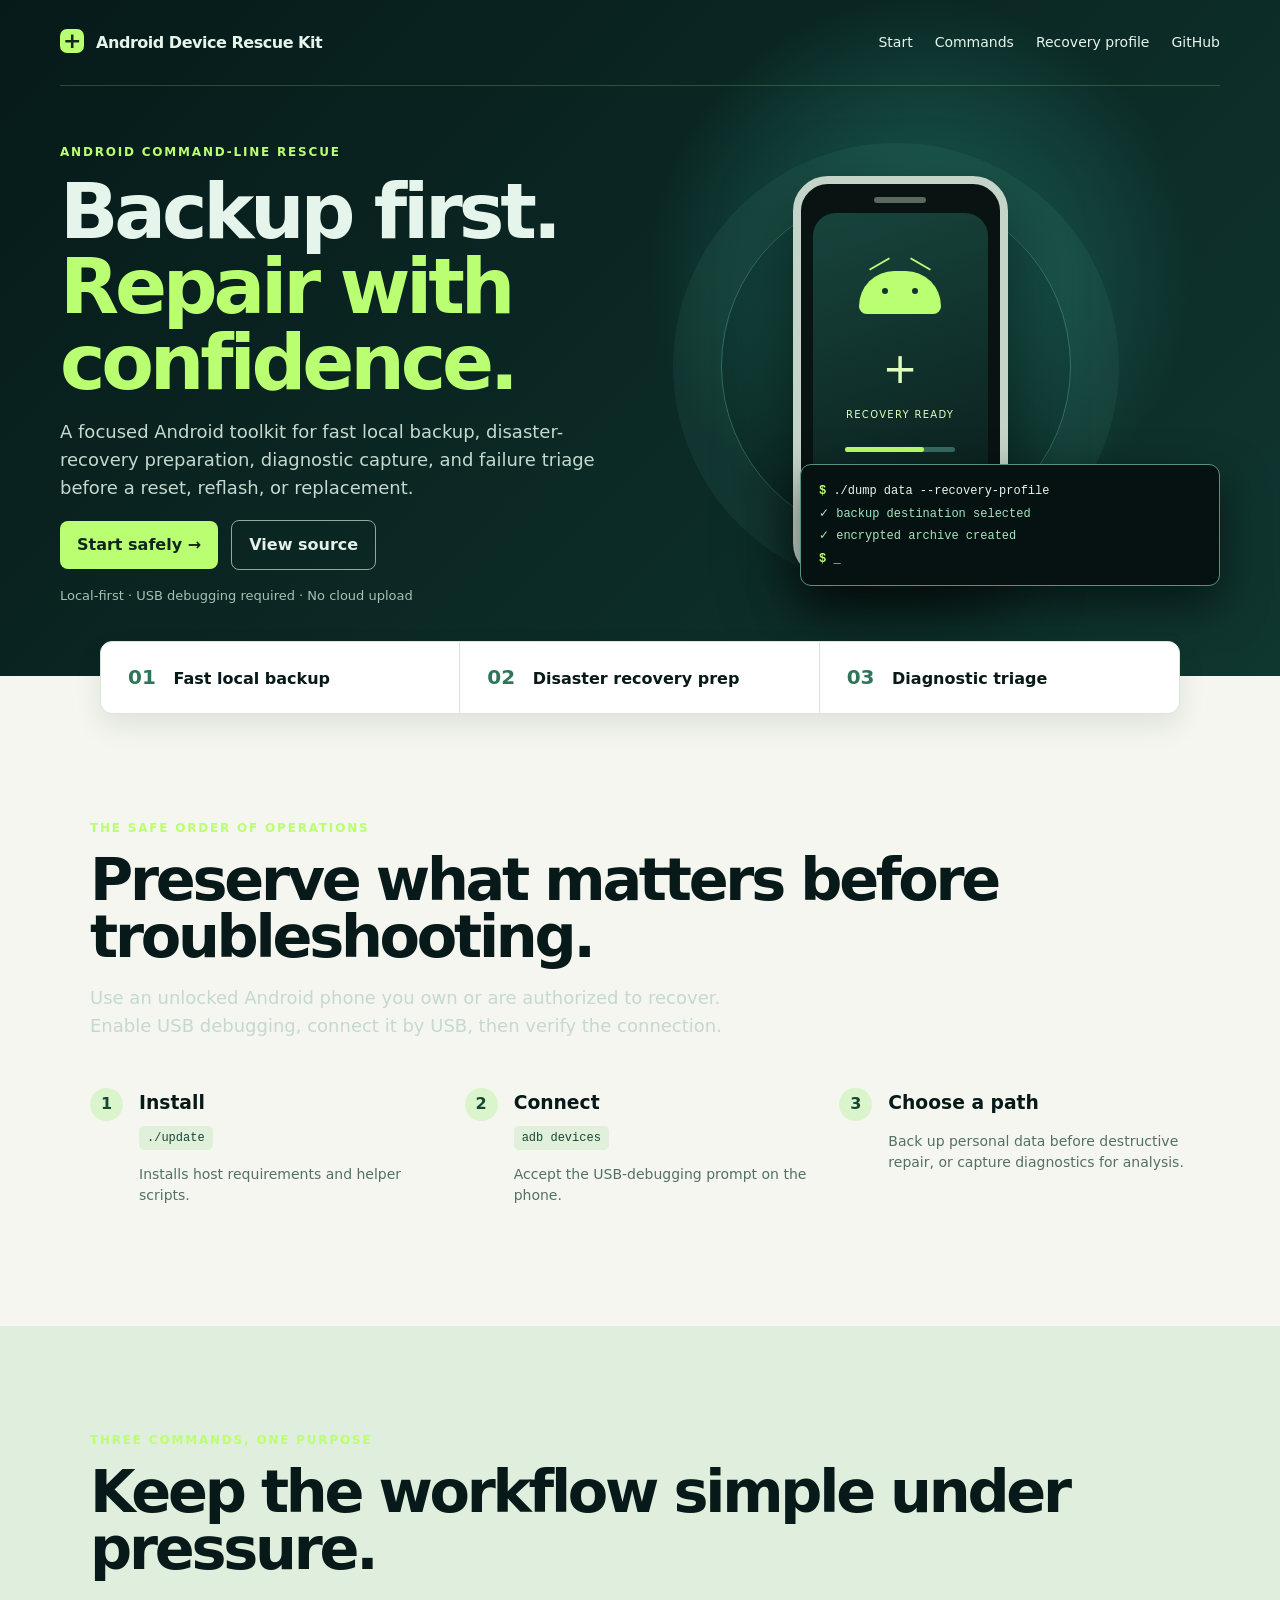
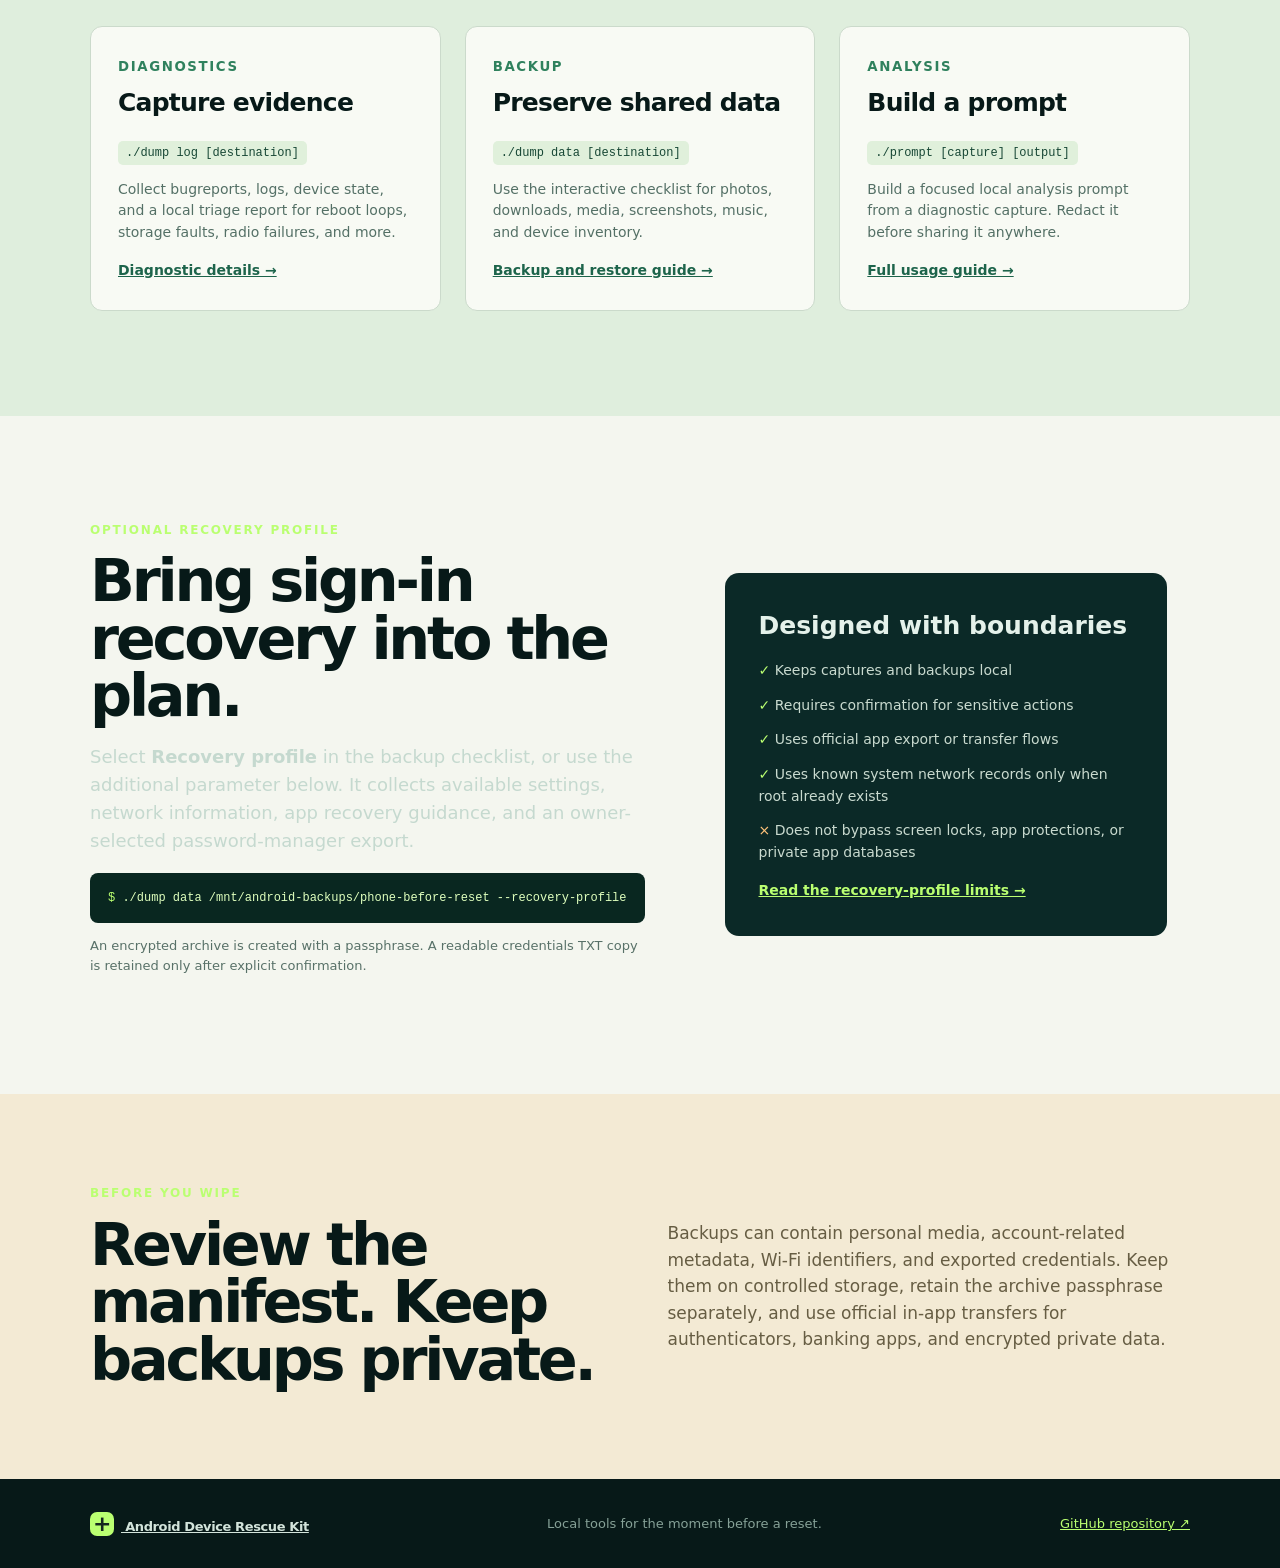
==== docs/index.html @ d7b79bef "docs: add GitHub Pages rescue guide" ====
<!doctype html>
<html lang="en">
<head>
  <meta charset="utf-8">
  <meta name="viewport" content="width=device-width, initial-scale=1">
  <meta name="description" content="Android Device Rescue Kit: local command-line backup, recovery, and diagnostics.">
  <title>Android Device Rescue Kit</title>
  <link rel="stylesheet" href="assets/site.css">
</head>
<body>
  <header class="hero" id="top">
    <nav><a class="brand" href="#top"><b>+</b> Android Device Rescue Kit</a><div><a href="#start">Start</a><a href="#commands">Commands</a><a href="#recovery">Recovery profile</a><a href="https://github.com/nikolareljin/android-device-rescue-kit">GitHub</a></div></nav>
    <div class="hero-grid">
      <div>
        <p class="eyebrow">ANDROID COMMAND-LINE RESCUE</p>
        <h1>Backup first.<br><span>Repair with confidence.</span></h1>
        <p class="lede">A focused Android toolkit for fast local backup, disaster-recovery preparation, diagnostic capture, and failure triage before a reset, reflash, or replacement.</p>
        <p><a class="button" href="#start">Start safely →</a> <a class="button outline" href="https://github.com/nikolareljin/android-device-rescue-kit">View source</a></p>
        <p class="quiet">Local-first · USB debugging required · No cloud upload</p>
      </div>
      <div class="scene" aria-label="Android phone and command-line backup illustration">
        <div class="rings"></div><div class="phone"><i></i><div class="screen"><div class="bot"><em></em><em></em></div><strong>+</strong><small>RECOVERY READY</small><div class="bar"></div></div></div>
        <div class="terminal"><p><b>$</b> ./dump data --recovery-profile</p><p class="ok">✓ backup destination selected</p><p class="ok">✓ encrypted archive created</p><p><b>$</b> <span class="cursor">_</span></p></div>
      </div>
    </div>
  </header>
  <main>
    <section class="metrics"><div><b>01</b> Fast local backup</div><div><b>02</b> Disaster recovery prep</div><div><b>03</b> Diagnostic triage</div></section>
    <section class="section" id="start"><p class="eyebrow">THE SAFE ORDER OF OPERATIONS</p><h2>Preserve what matters before troubleshooting.</h2><p class="intro">Use an unlocked Android phone you own or are authorized to recover. Enable USB debugging, connect it by USB, then verify the connection.</p><div class="steps"><article><b>1</b><h3>Install</h3><code>./update</code><p>Installs host requirements and helper scripts.</p></article><article><b>2</b><h3>Connect</h3><code>adb devices</code><p>Accept the USB-debugging prompt on the phone.</p></article><article><b>3</b><h3>Choose a path</h3><p>Back up personal data before destructive repair, or capture diagnostics for analysis.</p></article></div></section>
    <section class="section pale" id="commands"><p class="eyebrow">THREE COMMANDS, ONE PURPOSE</p><h2>Keep the workflow simple under pressure.</h2><div class="cards"><article><small>DIAGNOSTICS</small><h3>Capture evidence</h3><code>./dump log [destination]</code><p>Collect bugreports, logs, device state, and a local triage report for reboot loops, storage faults, radio failures, and more.</p><a href="android_dumping.md">Diagnostic details →</a></article><article><small>BACKUP</small><h3>Preserve shared data</h3><code>./dump data [destination]</code><p>Use the interactive checklist for photos, downloads, media, screenshots, music, and device inventory.</p><a href="backup_restore.md">Backup and restore guide →</a></article><article><small>ANALYSIS</small><h3>Build a prompt</h3><code>./prompt [capture] [output]</code><p>Build a focused local analysis prompt from a diagnostic capture. Redact it before sharing it anywhere.</p><a href="usage.md">Full usage guide →</a></article></div></section>
    <section class="section recovery" id="recovery"><div><p class="eyebrow">OPTIONAL RECOVERY PROFILE</p><h2>Bring sign-in recovery into the plan.</h2><p class="intro">Select <b>Recovery profile</b> in the backup checklist, or use the additional parameter below. It collects available settings, network information, app recovery guidance, and an owner-selected password-manager export.</p><pre><span>$</span> ./dump data /mnt/android-backups/phone-before-reset --recovery-profile</pre><p class="quiet dark">An encrypted archive is created with a passphrase. A readable credentials TXT copy is retained only after explicit confirmation.</p></div><aside><h3>Designed with boundaries</h3><ul><li>✓ Keeps captures and backups local</li><li>✓ Requires confirmation for sensitive actions</li><li>✓ Uses official app export or transfer flows</li><li>✓ Uses known system network records only when root already exists</li><li class="no">× Does not bypass screen locks, app protections, or private app databases</li></ul><a href="backup_restore.md">Read the recovery-profile limits →</a></aside></section>
    <section class="warning"><div><p class="eyebrow">BEFORE YOU WIPE</p><h2>Review the manifest. Keep backups private.</h2></div><p>Backups can contain personal media, account-related metadata, Wi-Fi identifiers, and exported credentials. Keep them on controlled storage, retain the archive passphrase separately, and use official in-app transfers for authenticators, banking apps, and encrypted private data.</p></section>
  </main>
  <footer><a class="brand" href="#top"><b>+</b> Android Device Rescue Kit</a><span>Local tools for the moment before a reset.</span><a href="https://github.com/nikolareljin/android-device-rescue-kit">GitHub repository ↗</a></footer>
</body>
</html>
---- docs/assets/site.css ----
:root{--ink:#071918;--deep:#0b2927;--lime:#baff71;--paper:#f4f6ef;--soft:#dfeedd;--muted:#547066}*{box-sizing:border-box}html{scroll-behavior:smooth}body{margin:0;color:var(--ink);background:var(--paper);font:16px/1.55 Inter,system-ui,sans-serif}a{color:inherit}.hero{color:#e6f5eb;background:radial-gradient(circle at 72% 40%,#1c6558,transparent 27%),linear-gradient(135deg,#061a19,#103630);padding:0 max(24px,calc((100vw - 1160px)/2));overflow:hidden}nav{height:86px;display:flex;align-items:center;justify-content:space-between;border-bottom:1px solid #91d67a40;gap:20px}nav div{display:flex;gap:22px;font-size:14px}nav a{text-decoration:none}.brand{font-weight:800;letter-spacing:-.03em}.brand b{display:inline-grid;place-items:center;width:24px;height:24px;border-radius:7px;color:#15281e;background:var(--lime);font-size:22px;line-height:1;margin-right:7px}.hero-grid{min-height:590px;display:grid;grid-template-columns:1fr 1fr;gap:50px;align-items:center}.eyebrow{color:var(--lime);font-size:12px;font-weight:800;letter-spacing:.15em;margin:0 0 13px}h1,h2{letter-spacing:-.055em;line-height:.98;margin:0}h1{font-size:clamp(52px,6vw,86px)}h1 span{color:var(--lime)}h2{font-size:clamp(38px,4.6vw,62px)}.lede,.intro{font-size:18px;max-width:650px;color:#c5d9cf}.button{display:inline-block;text-decoration:none;background:var(--lime);color:#10261d;padding:12px 17px;border-radius:8px;font-weight:800;margin-right:8px}.outline{border:1px solid #8eab9f;background:transparent;color:#e5f0e9}.quiet{font-size:13px;color:#a5c1b4}.scene{height:410px;position:relative}.rings{position:absolute;width:350px;height:350px;left:10%;top:15px;border:1px solid #75dcb755;border-radius:50%;box-shadow:0 0 0 48px #75dcb710}.phone{position:absolute;z-index:2;left:23%;top:0;width:215px;height:402px;padding:12px;border:8px solid #c5d4c9;border-radius:35px;background:#091312;box-shadow:0 25px 70px #0009}.phone>i{display:block;width:52px;height:6px;border-radius:4px;background:#5b6861;margin:1px auto 10px}.screen{height:333px;border-radius:23px;background:linear-gradient(160deg,#17443c,#091b19);text-align:center;padding-top:58px;color:#dfffbd}.bot{position:relative;width:82px;height:43px;margin:auto;background:var(--lime);border-radius:45px 45px 10px 10px}.bot:before,.bot:after{content:"";position:absolute;width:23px;height:2px;background:var(--lime);top:-8px}.bot:before{left:9px;transform:rotate(-30deg)}.bot:after{right:9px;transform:rotate(30deg)}.bot em{position:absolute;top:17px;width:6px;height:6px;border-radius:50%;background:#12332d}.bot em:first-child{left:23px}.bot em:last-child{right:23px}.screen strong{display:block;font-size:42px;font-weight:300;margin:22px 0 0}.screen small{font-size:10px;letter-spacing:.13em}.bar{width:110px;height:5px;margin:21px auto;border-radius:4px;background:#356b60}.bar:after{content:"";display:block;width:72%;height:100%;border-radius:4px;background:var(--lime)}.terminal{position:absolute;z-index:3;right:0;bottom:0;width:min(420px,80vw);padding:14px 18px;border:1px solid #55917c;border-radius:11px;background:#061211;box-shadow:0 18px 45px #0008;font:12px/1.7 ui-monospace,monospace}.terminal p{margin:2px 0}.terminal b,.terminal .cursor{color:var(--lime)}.ok{color:#a3e4bf}.cursor{animation:blink 1s step-end infinite}@keyframes blink{50%{opacity:0}}.metrics{position:relative;z-index:4;max-width:1080px;margin:-35px auto 0;display:grid;grid-template-columns:repeat(3,1fr);background:#fff;border:1px solid #dce6d8;border-radius:12px;overflow:hidden;box-shadow:0 12px 28px #10201916}.metrics div{padding:20px 27px;border-right:1px solid #dce6d8;font-weight:700}.metrics div:last-child{border:0}.metrics b{margin-right:12px;color:#2e7659;font-size:20px}.section{max-width:1100px;margin:auto;padding:105px 0}.steps,.cards{display:grid;grid-template-columns:repeat(3,1fr);gap:24px;margin-top:48px}.steps article{position:relative;padding-left:49px}.steps b{position:absolute;left:0;display:grid;place-items:center;width:33px;height:33px;border-radius:50%;background:#daf5cb;color:#174735}.steps h3{margin:0 0 7px}.steps p,.cards p{font-size:14px;color:var(--muted)}code,pre{font:12px ui-monospace,monospace}code{display:inline-block;background:#e0f0db;color:#174735;padding:5px 8px;border-radius:5px}.pale{max-width:none;padding-left:max(24px,calc((100vw - 1100px)/2));padding-right:max(24px,calc((100vw - 1100px)/2));background:var(--soft)}.cards article{padding:27px;background:#f8faf4;border:1px solid #cbdacb;border-radius:12px}.cards small{color:#2f815d;font-weight:800;letter-spacing:.12em}.cards h3{font-size:25px;letter-spacing:-.03em;margin:5px 0 16px}.cards a,aside a{color:#1d644b;font-size:14px;font-weight:800}.recovery{display:grid;grid-template-columns:1.05fr .95fr;gap:80px;align-items:center}.dark{color:#587168}pre{padding:18px;background:#092720;color:#dfffbd;border-radius:8px;overflow:auto}pre span{color:var(--lime)}aside{padding:34px;background:var(--deep);color:#e4f1ea;border-radius:14px}aside h3{font-size:25px;margin:0}aside ul{list-style:none;padding:0;color:#c9dacf;font-size:14px}aside li{margin:13px 0}aside li:first-letter{color:var(--lime)}aside .no:first-letter{color:#ffc37a}aside a{color:var(--lime)}.warning{display:grid;grid-template-columns:1fr 1fr;gap:55px;align-items:center;padding:90px max(24px,calc((100vw - 1100px)/2));background:#f3ead4}.warning p:last-child{color:#665d43;font-size:17px}footer{display:flex;justify-content:space-between;gap:18px;align-items:center;padding:33px max(24px,calc((100vw - 1100px)/2));background:#071918;color:#d3e4db;font-size:13px}footer span{color:#86a197}footer>a:last-child{color:var(--lime)}@media(max-width:800px){nav div{display:none}.hero-grid,.recovery{grid-template-columns:1fr;padding:55px 0}.scene{height:360px}.phone{left:8%}.metrics,.steps,.cards,.warning{grid-template-columns:1fr}.metrics{margin:0;border-radius:0}.metrics div{border-right:0;border-bottom:1px solid #dce6d8}.section,.pale,.warning{padding:70px 24px}.warning{gap:18px}footer{display:block}footer>*{display:block;margin:12px 0}}
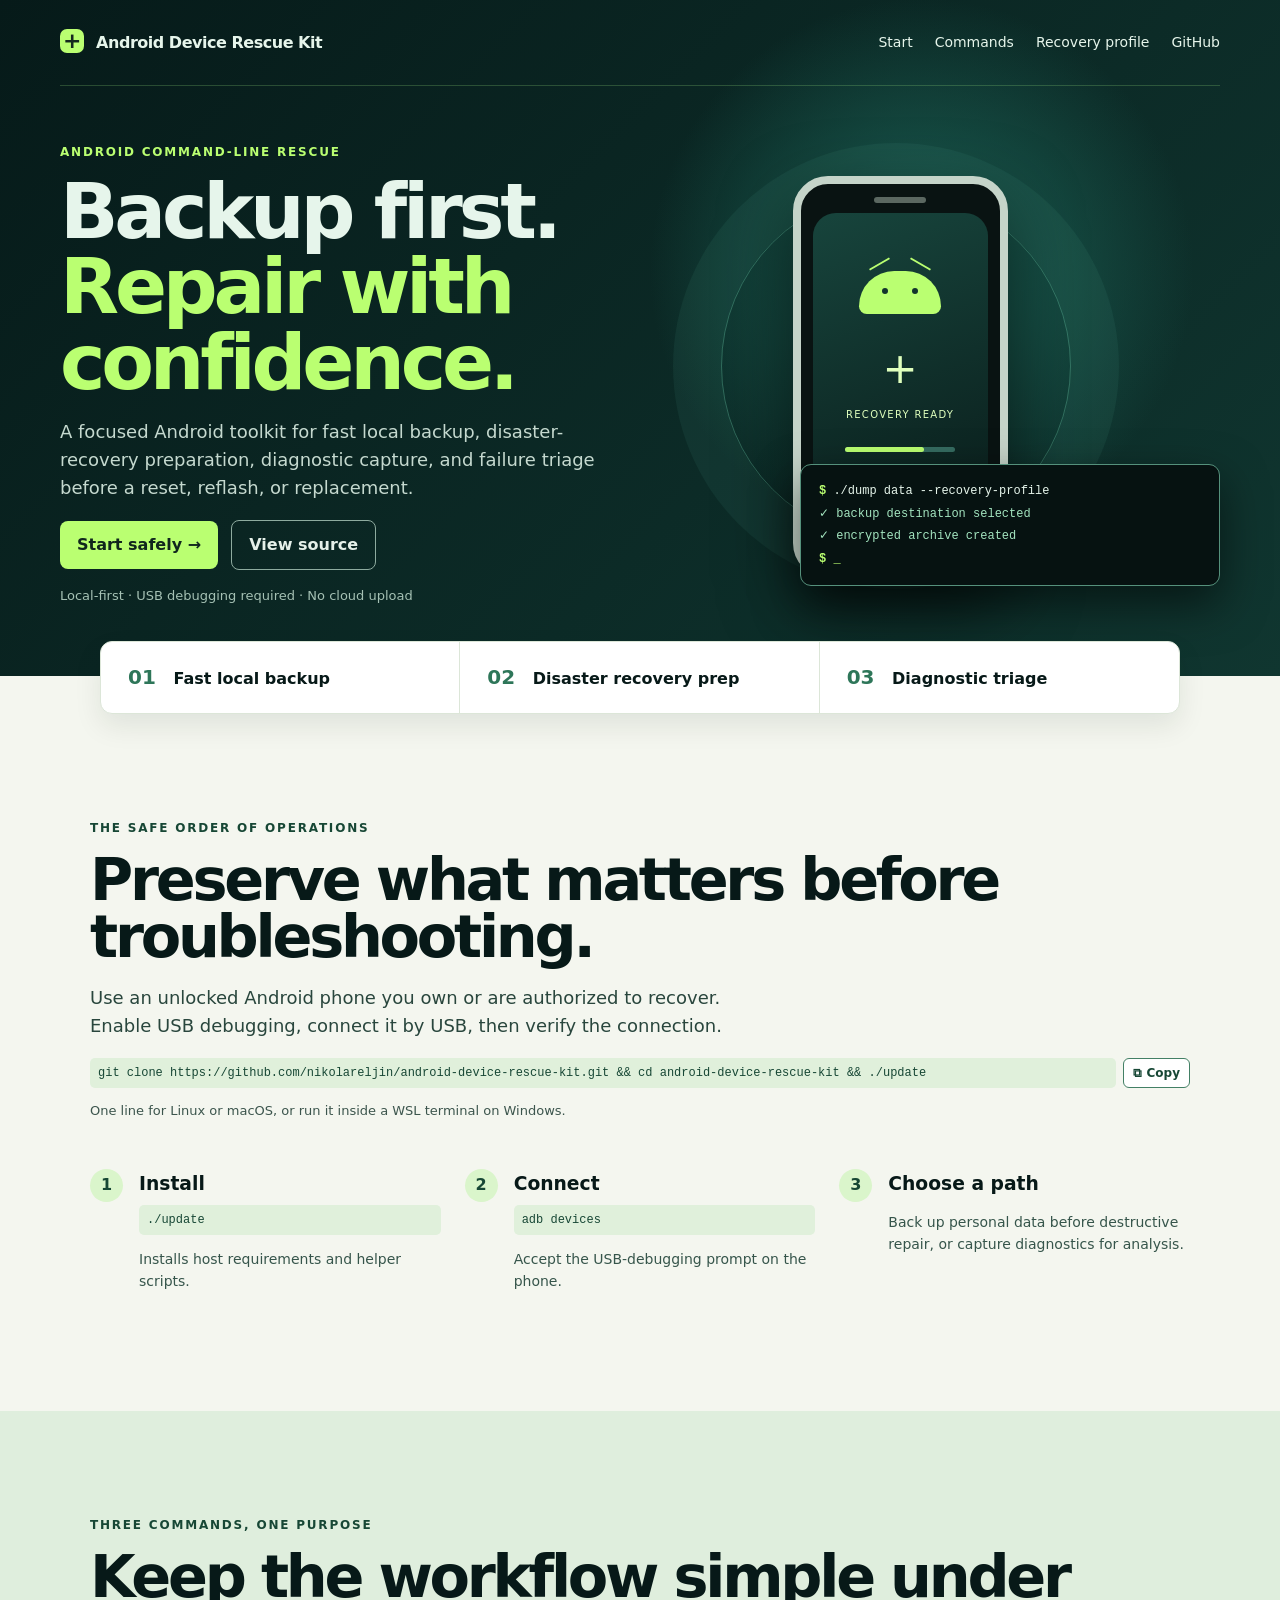
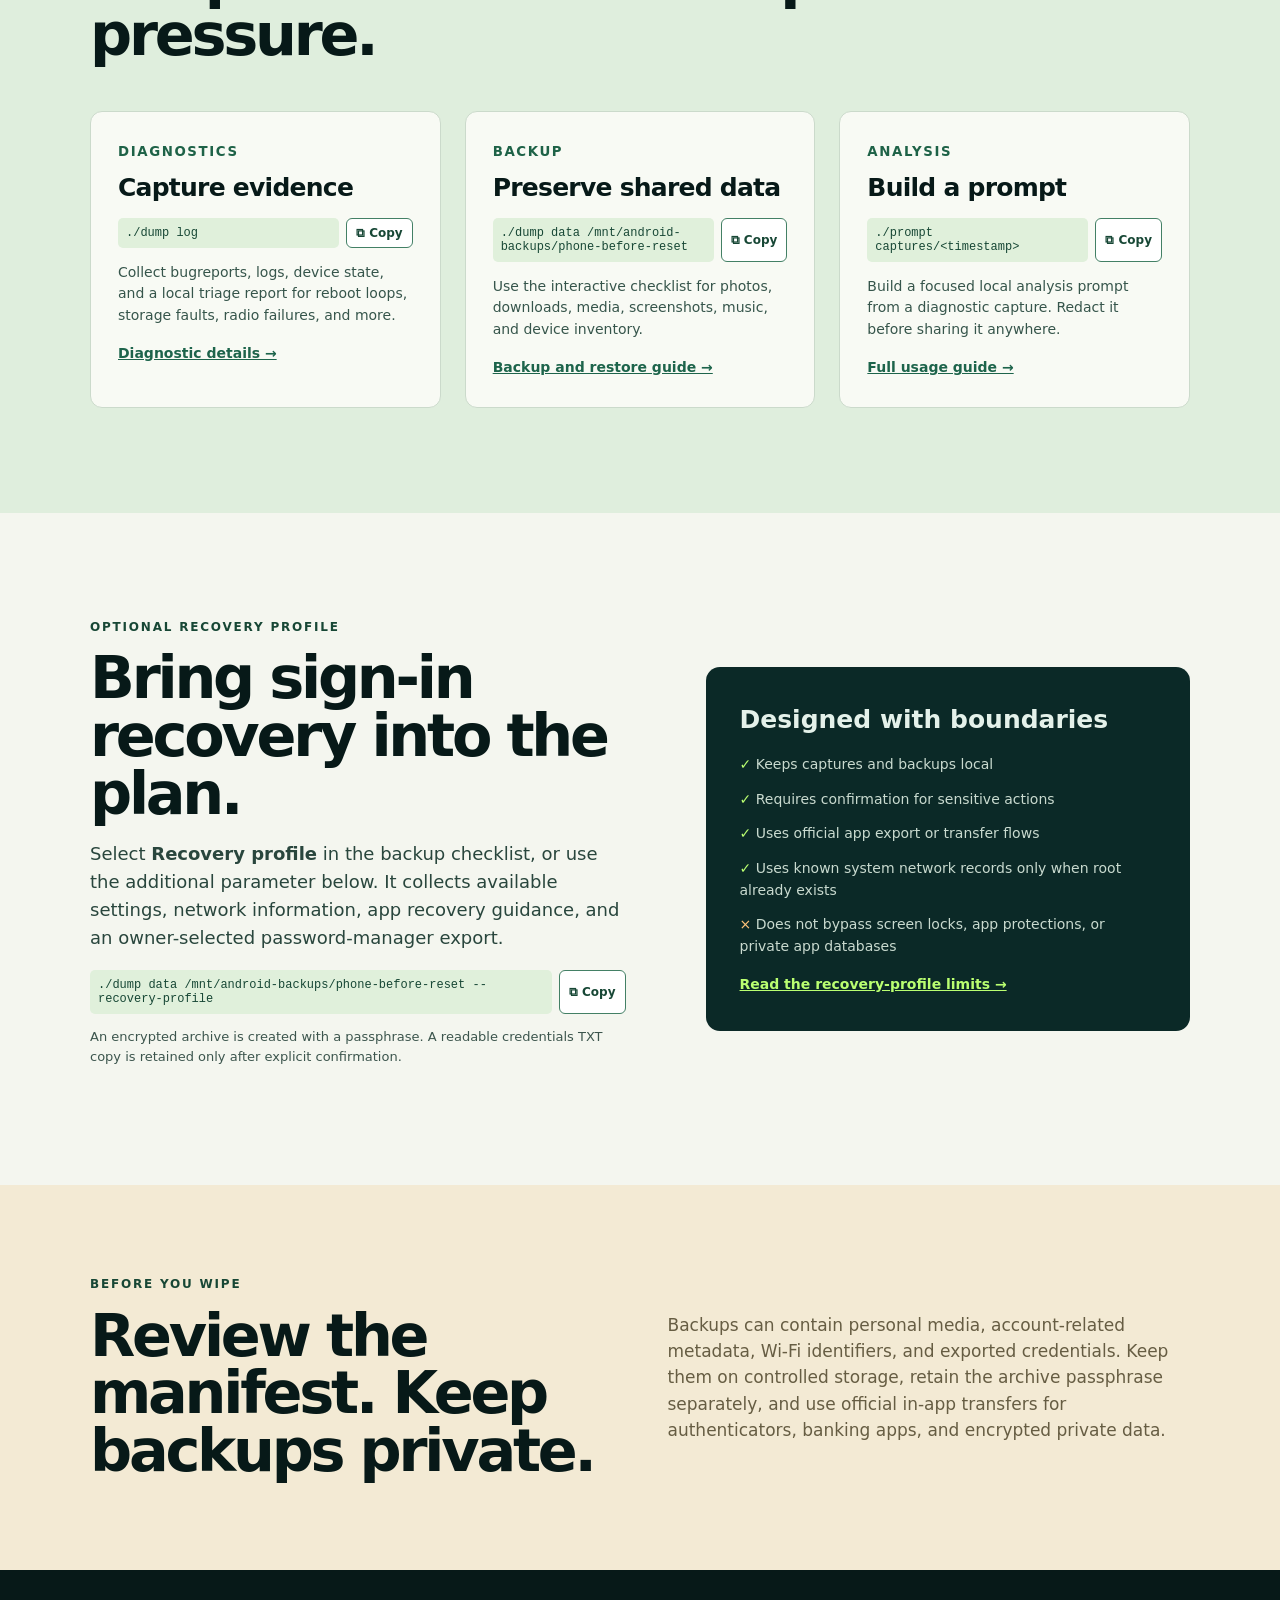
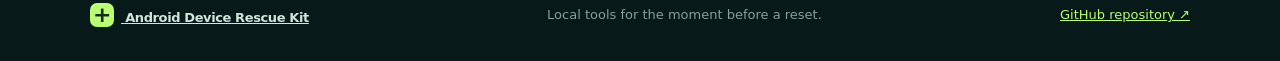
==== commit cfad4289: "fix: improve Pages command accessibility" ====
--- a/docs/index.html
+++ b/docs/index.html
@@ -26,11 +26,30 @@
   </header>
   <main>
     <section class="metrics"><div><b>01</b> Fast local backup</div><div><b>02</b> Disaster recovery prep</div><div><b>03</b> Diagnostic triage</div></section>
-    <section class="section" id="start"><p class="eyebrow">THE SAFE ORDER OF OPERATIONS</p><h2>Preserve what matters before troubleshooting.</h2><p class="intro">Use an unlocked Android phone you own or are authorized to recover. Enable USB debugging, connect it by USB, then verify the connection.</p><div class="steps"><article><b>1</b><h3>Install</h3><code>./update</code><p>Installs host requirements and helper scripts.</p></article><article><b>2</b><h3>Connect</h3><code>adb devices</code><p>Accept the USB-debugging prompt on the phone.</p></article><article><b>3</b><h3>Choose a path</h3><p>Back up personal data before destructive repair, or capture diagnostics for analysis.</p></article></div></section>
-    <section class="section pale" id="commands"><p class="eyebrow">THREE COMMANDS, ONE PURPOSE</p><h2>Keep the workflow simple under pressure.</h2><div class="cards"><article><small>DIAGNOSTICS</small><h3>Capture evidence</h3><code>./dump log [destination]</code><p>Collect bugreports, logs, device state, and a local triage report for reboot loops, storage faults, radio failures, and more.</p><a href="android_dumping.md">Diagnostic details →</a></article><article><small>BACKUP</small><h3>Preserve shared data</h3><code>./dump data [destination]</code><p>Use the interactive checklist for photos, downloads, media, screenshots, music, and device inventory.</p><a href="backup_restore.md">Backup and restore guide →</a></article><article><small>ANALYSIS</small><h3>Build a prompt</h3><code>./prompt [capture] [output]</code><p>Build a focused local analysis prompt from a diagnostic capture. Redact it before sharing it anywhere.</p><a href="usage.md">Full usage guide →</a></article></div></section>
-    <section class="section recovery" id="recovery"><div><p class="eyebrow">OPTIONAL RECOVERY PROFILE</p><h2>Bring sign-in recovery into the plan.</h2><p class="intro">Select <b>Recovery profile</b> in the backup checklist, or use the additional parameter below. It collects available settings, network information, app recovery guidance, and an owner-selected password-manager export.</p><pre><span>$</span> ./dump data /mnt/android-backups/phone-before-reset --recovery-profile</pre><p class="quiet dark">An encrypted archive is created with a passphrase. A readable credentials TXT copy is retained only after explicit confirmation.</p></div><aside><h3>Designed with boundaries</h3><ul><li>✓ Keeps captures and backups local</li><li>✓ Requires confirmation for sensitive actions</li><li>✓ Uses official app export or transfer flows</li><li>✓ Uses known system network records only when root already exists</li><li class="no">× Does not bypass screen locks, app protections, or private app databases</li></ul><a href="backup_restore.md">Read the recovery-profile limits →</a></aside></section>
+    <section class="section" id="start"><p class="eyebrow">THE SAFE ORDER OF OPERATIONS</p><h2>Preserve what matters before troubleshooting.</h2><p class="intro">Use an unlocked Android phone you own or are authorized to recover. Enable USB debugging, connect it by USB, then verify the connection.</p><div class="command"><code>git clone https://github.com/nikolareljin/android-device-rescue-kit.git &amp;&amp; cd android-device-rescue-kit &amp;&amp; ./update</code><button class="copy" type="button" data-copy="git clone https://github.com/nikolareljin/android-device-rescue-kit.git &amp;&amp; cd android-device-rescue-kit &amp;&amp; ./update" aria-label="Copy clone and setup command">⧉ Copy</button></div><p class="dark quiet">One line for Linux or macOS, or run it inside a WSL terminal on Windows.</p><div class="steps"><article><b>1</b><h3>Install</h3><code>./update</code><p>Installs host requirements and helper scripts.</p></article><article><b>2</b><h3>Connect</h3><code>adb devices</code><p>Accept the USB-debugging prompt on the phone.</p></article><article><b>3</b><h3>Choose a path</h3><p>Back up personal data before destructive repair, or capture diagnostics for analysis.</p></article></div></section>
+    <section class="section pale" id="commands"><p class="eyebrow">THREE COMMANDS, ONE PURPOSE</p><h2>Keep the workflow simple under pressure.</h2><div class="cards"><article><small>DIAGNOSTICS</small><h3>Capture evidence</h3><div class="command"><code>./dump log</code><button class="copy" type="button" data-copy="./dump log" aria-label="Copy diagnostic command">⧉ Copy</button></div><p>Collect bugreports, logs, device state, and a local triage report for reboot loops, storage faults, radio failures, and more.</p><a href="android_dumping.md">Diagnostic details →</a></article><article><small>BACKUP</small><h3>Preserve shared data</h3><div class="command"><code>./dump data /mnt/android-backups/phone-before-reset</code><button class="copy" type="button" data-copy="./dump data /mnt/android-backups/phone-before-reset" aria-label="Copy backup command">⧉ Copy</button></div><p>Use the interactive checklist for photos, downloads, media, screenshots, music, and device inventory.</p><a href="backup_restore.md">Backup and restore guide →</a></article><article><small>ANALYSIS</small><h3>Build a prompt</h3><div class="command"><code>./prompt captures/&lt;timestamp&gt;</code><button class="copy" type="button" data-copy="./prompt captures/&lt;timestamp&gt;" aria-label="Copy prompt command">⧉ Copy</button></div><p>Build a focused local analysis prompt from a diagnostic capture. Redact it before sharing it anywhere.</p><a href="usage.md">Full usage guide →</a></article></div></section>
+    <section class="section recovery" id="recovery"><div><p class="eyebrow">OPTIONAL RECOVERY PROFILE</p><h2>Bring sign-in recovery into the plan.</h2><p class="intro">Select <b>Recovery profile</b> in the backup checklist, or use the additional parameter below. It collects available settings, network information, app recovery guidance, and an owner-selected password-manager export.</p><div class="command"><code>./dump data /mnt/android-backups/phone-before-reset --recovery-profile</code><button class="copy" type="button" data-copy="./dump data /mnt/android-backups/phone-before-reset --recovery-profile" aria-label="Copy recovery profile command">⧉ Copy</button></div><p class="quiet dark">An encrypted archive is created with a passphrase. A readable credentials TXT copy is retained only after explicit confirmation.</p></div><aside><h3>Designed with boundaries</h3><ul><li>✓ Keeps captures and backups local</li><li>✓ Requires confirmation for sensitive actions</li><li>✓ Uses official app export or transfer flows</li><li>✓ Uses known system network records only when root already exists</li><li class="no">× Does not bypass screen locks, app protections, or private app databases</li></ul><a href="backup_restore.md">Read the recovery-profile limits →</a></aside></section>
     <section class="warning"><div><p class="eyebrow">BEFORE YOU WIPE</p><h2>Review the manifest. Keep backups private.</h2></div><p>Backups can contain personal media, account-related metadata, Wi-Fi identifiers, and exported credentials. Keep them on controlled storage, retain the archive passphrase separately, and use official in-app transfers for authenticators, banking apps, and encrypted private data.</p></section>
   </main>
   <footer><a class="brand" href="#top"><b>+</b> Android Device Rescue Kit</a><span>Local tools for the moment before a reset.</span><a href="https://github.com/nikolareljin/android-device-rescue-kit">GitHub repository ↗</a></footer>
+  <script>
+    document.querySelectorAll('.copy').forEach((button) => {
+      button.addEventListener('click', async () => {
+        const command = button.dataset.copy;
+        try {
+          await navigator.clipboard.writeText(command);
+        } catch {
+          const textArea = document.createElement('textarea');
+          textArea.value = command;
+          document.body.append(textArea);
+          textArea.select();
+          document.execCommand('copy');
+          textArea.remove();
+        }
+        button.textContent = '✓ Copied';
+        window.setTimeout(() => { button.textContent = '⧉ Copy'; }, 1600);
+      });
+    });
+  </script>
 </body>
 </html>
--- a/docs/assets/site.css
+++ b/docs/assets/site.css
@@ -1 +1 @@
-:root{--ink:#071918;--deep:#0b2927;--lime:#baff71;--paper:#f4f6ef;--soft:#dfeedd;--muted:#547066}*{box-sizing:border-box}html{scroll-behavior:smooth}body{margin:0;color:var(--ink);background:var(--paper);font:16px/1.55 Inter,system-ui,sans-serif}a{color:inherit}.hero{color:#e6f5eb;background:radial-gradient(circle at 72% 40%,#1c6558,transparent 27%),linear-gradient(135deg,#061a19,#103630);padding:0 max(24px,calc((100vw - 1160px)/2));overflow:hidden}nav{height:86px;display:flex;align-items:center;justify-content:space-between;border-bottom:1px solid #91d67a40;gap:20px}nav div{display:flex;gap:22px;font-size:14px}nav a{text-decoration:none}.brand{font-weight:800;letter-spacing:-.03em}.brand b{display:inline-grid;place-items:center;width:24px;height:24px;border-radius:7px;color:#15281e;background:var(--lime);font-size:22px;line-height:1;margin-right:7px}.hero-grid{min-height:590px;display:grid;grid-template-columns:1fr 1fr;gap:50px;align-items:center}.eyebrow{color:var(--lime);font-size:12px;font-weight:800;letter-spacing:.15em;margin:0 0 13px}h1,h2{letter-spacing:-.055em;line-height:.98;margin:0}h1{font-size:clamp(52px,6vw,86px)}h1 span{color:var(--lime)}h2{font-size:clamp(38px,4.6vw,62px)}.lede,.intro{font-size:18px;max-width:650px;color:#c5d9cf}.button{display:inline-block;text-decoration:none;background:var(--lime);color:#10261d;padding:12px 17px;border-radius:8px;font-weight:800;margin-right:8px}.outline{border:1px solid #8eab9f;background:transparent;color:#e5f0e9}.quiet{font-size:13px;color:#a5c1b4}.scene{height:410px;position:relative}.rings{position:absolute;width:350px;height:350px;left:10%;top:15px;border:1px solid #75dcb755;border-radius:50%;box-shadow:0 0 0 48px #75dcb710}.phone{position:absolute;z-index:2;left:23%;top:0;width:215px;height:402px;padding:12px;border:8px solid #c5d4c9;border-radius:35px;background:#091312;box-shadow:0 25px 70px #0009}.phone>i{display:block;width:52px;height:6px;border-radius:4px;background:#5b6861;margin:1px auto 10px}.screen{height:333px;border-radius:23px;background:linear-gradient(160deg,#17443c,#091b19);text-align:center;padding-top:58px;color:#dfffbd}.bot{position:relative;width:82px;height:43px;margin:auto;background:var(--lime);border-radius:45px 45px 10px 10px}.bot:before,.bot:after{content:"";position:absolute;width:23px;height:2px;background:var(--lime);top:-8px}.bot:before{left:9px;transform:rotate(-30deg)}.bot:after{right:9px;transform:rotate(30deg)}.bot em{position:absolute;top:17px;width:6px;height:6px;border-radius:50%;background:#12332d}.bot em:first-child{left:23px}.bot em:last-child{right:23px}.screen strong{display:block;font-size:42px;font-weight:300;margin:22px 0 0}.screen small{font-size:10px;letter-spacing:.13em}.bar{width:110px;height:5px;margin:21px auto;border-radius:4px;background:#356b60}.bar:after{content:"";display:block;width:72%;height:100%;border-radius:4px;background:var(--lime)}.terminal{position:absolute;z-index:3;right:0;bottom:0;width:min(420px,80vw);padding:14px 18px;border:1px solid #55917c;border-radius:11px;background:#061211;box-shadow:0 18px 45px #0008;font:12px/1.7 ui-monospace,monospace}.terminal p{margin:2px 0}.terminal b,.terminal .cursor{color:var(--lime)}.ok{color:#a3e4bf}.cursor{animation:blink 1s step-end infinite}@keyframes blink{50%{opacity:0}}.metrics{position:relative;z-index:4;max-width:1080px;margin:-35px auto 0;display:grid;grid-template-columns:repeat(3,1fr);background:#fff;border:1px solid #dce6d8;border-radius:12px;overflow:hidden;box-shadow:0 12px 28px #10201916}.metrics div{padding:20px 27px;border-right:1px solid #dce6d8;font-weight:700}.metrics div:last-child{border:0}.metrics b{margin-right:12px;color:#2e7659;font-size:20px}.section{max-width:1100px;margin:auto;padding:105px 0}.steps,.cards{display:grid;grid-template-columns:repeat(3,1fr);gap:24px;margin-top:48px}.steps article{position:relative;padding-left:49px}.steps b{position:absolute;left:0;display:grid;place-items:center;width:33px;height:33px;border-radius:50%;background:#daf5cb;color:#174735}.steps h3{margin:0 0 7px}.steps p,.cards p{font-size:14px;color:var(--muted)}code,pre{font:12px ui-monospace,monospace}code{display:inline-block;background:#e0f0db;color:#174735;padding:5px 8px;border-radius:5px}.pale{max-width:none;padding-left:max(24px,calc((100vw - 1100px)/2));padding-right:max(24px,calc((100vw - 1100px)/2));background:var(--soft)}.cards article{padding:27px;background:#f8faf4;border:1px solid #cbdacb;border-radius:12px}.cards small{color:#2f815d;font-weight:800;letter-spacing:.12em}.cards h3{font-size:25px;letter-spacing:-.03em;margin:5px 0 16px}.cards a,aside a{color:#1d644b;font-size:14px;font-weight:800}.recovery{display:grid;grid-template-columns:1.05fr .95fr;gap:80px;align-items:center}.dark{color:#587168}pre{padding:18px;background:#092720;color:#dfffbd;border-radius:8px;overflow:auto}pre span{color:var(--lime)}aside{padding:34px;background:var(--deep);color:#e4f1ea;border-radius:14px}aside h3{font-size:25px;margin:0}aside ul{list-style:none;padding:0;color:#c9dacf;font-size:14px}aside li{margin:13px 0}aside li:first-letter{color:var(--lime)}aside .no:first-letter{color:#ffc37a}aside a{color:var(--lime)}.warning{display:grid;grid-template-columns:1fr 1fr;gap:55px;align-items:center;padding:90px max(24px,calc((100vw - 1100px)/2));background:#f3ead4}.warning p:last-child{color:#665d43;font-size:17px}footer{display:flex;justify-content:space-between;gap:18px;align-items:center;padding:33px max(24px,calc((100vw - 1100px)/2));background:#071918;color:#d3e4db;font-size:13px}footer span{color:#86a197}footer>a:last-child{color:var(--lime)}@media(max-width:800px){nav div{display:none}.hero-grid,.recovery{grid-template-columns:1fr;padding:55px 0}.scene{height:360px}.phone{left:8%}.metrics,.steps,.cards,.warning{grid-template-columns:1fr}.metrics{margin:0;border-radius:0}.metrics div{border-right:0;border-bottom:1px solid #dce6d8}.section,.pale,.warning{padding:70px 24px}.warning{gap:18px}footer{display:block}footer>*{display:block;margin:12px 0}}
+:root{--ink:#071918;--deep:#0b2927;--lime:#baff71;--paper:#f4f6ef;--soft:#dfeedd;--muted:#36554b;--section-accent:#174735;--intro:#29463d}*{box-sizing:border-box}html{scroll-behavior:smooth}body{margin:0;color:var(--ink);background:var(--paper);font:16px/1.55 Inter,system-ui,sans-serif}a{color:inherit}.hero{color:#e6f5eb;background:radial-gradient(circle at 72% 40%,#1c6558,transparent 27%),linear-gradient(135deg,#061a19,#103630);padding:0 max(24px,calc((100vw - 1160px)/2));overflow:hidden}nav{height:86px;display:flex;align-items:center;justify-content:space-between;border-bottom:1px solid #91d67a40;gap:20px}nav div{display:flex;gap:22px;font-size:14px}nav a{text-decoration:none}.brand{font-weight:800;letter-spacing:-.03em}.brand b{display:inline-grid;place-items:center;width:24px;height:24px;border-radius:7px;color:#15281e;background:var(--lime);font-size:22px;line-height:1;margin-right:7px}.hero-grid{min-height:590px;display:grid;grid-template-columns:1fr 1fr;gap:50px;align-items:center}.eyebrow{color:var(--section-accent);font-size:12px;font-weight:800;letter-spacing:.15em;margin:0 0 13px}.hero .eyebrow{color:var(--lime)}h1,h2{letter-spacing:-.055em;line-height:.98;margin:0}h1{font-size:clamp(52px,6vw,86px)}h1 span{color:var(--lime)}h2{font-size:clamp(38px,4.6vw,62px)}.lede{font-size:18px;max-width:650px;color:#c5d9cf}.intro{font-size:18px;max-width:650px;color:var(--intro)}.button{display:inline-block;text-decoration:none;background:var(--lime);color:#10261d;padding:12px 17px;border-radius:8px;font-weight:800;margin-right:8px}.outline{border:1px solid #8eab9f;background:transparent;color:#e5f0e9}.quiet{font-size:13px;color:#a5c1b4}.scene{height:410px;position:relative}.rings{position:absolute;width:350px;height:350px;left:10%;top:15px;border:1px solid #75dcb755;border-radius:50%;box-shadow:0 0 0 48px #75dcb710}.phone{position:absolute;z-index:2;left:23%;top:0;width:215px;height:402px;padding:12px;border:8px solid #c5d4c9;border-radius:35px;background:#091312;box-shadow:0 25px 70px #0009}.phone>i{display:block;width:52px;height:6px;border-radius:4px;background:#5b6861;margin:1px auto 10px}.screen{height:333px;border-radius:23px;background:linear-gradient(160deg,#17443c,#091b19);text-align:center;padding-top:58px;color:#dfffbd}.bot{position:relative;width:82px;height:43px;margin:auto;background:var(--lime);border-radius:45px 45px 10px 10px}.bot:before,.bot:after{content:"";position:absolute;width:23px;height:2px;background:var(--lime);top:-8px}.bot:before{left:9px;transform:rotate(-30deg)}.bot:after{right:9px;transform:rotate(30deg)}.bot em{position:absolute;top:17px;width:6px;height:6px;border-radius:50%;background:#12332d}.bot em:first-child{left:23px}.bot em:last-child{right:23px}.screen strong{display:block;font-size:42px;font-weight:300;margin:22px 0 0}.screen small{font-size:10px;letter-spacing:.13em}.bar{width:110px;height:5px;margin:21px auto;border-radius:4px;background:#356b60}.bar:after{content:"";display:block;width:72%;height:100%;border-radius:4px;background:var(--lime)}.terminal{position:absolute;z-index:3;right:0;bottom:0;width:min(420px,80vw);padding:14px 18px;border:1px solid #55917c;border-radius:11px;background:#061211;box-shadow:0 18px 45px #0008;font:12px/1.7 ui-monospace,monospace}.terminal p{margin:2px 0}.terminal b,.terminal .cursor{color:var(--lime)}.ok{color:#a3e4bf}.cursor{animation:blink 1s step-end infinite}@keyframes blink{50%{opacity:0}}.metrics{position:relative;z-index:4;max-width:1080px;margin:-35px auto 0;display:grid;grid-template-columns:repeat(3,1fr);background:#fff;border:1px solid #dce6d8;border-radius:12px;overflow:hidden;box-shadow:0 12px 28px #10201916}.metrics div{padding:20px 27px;border-right:1px solid #dce6d8;font-weight:700}.metrics div:last-child{border:0}.metrics b{margin-right:12px;color:#2e7659;font-size:20px}.section{max-width:1100px;margin:auto;padding:105px 0}.steps,.cards{display:grid;grid-template-columns:repeat(3,1fr);gap:24px;margin-top:48px}.steps article{position:relative;padding-left:49px}.steps b{position:absolute;left:0;display:grid;place-items:center;width:33px;height:33px;border-radius:50%;background:#daf5cb;color:#174735}.steps h3{margin:0 0 7px}.steps p,.cards p{font-size:14px;color:var(--muted)}code,pre{font:12px ui-monospace,monospace}code{display:block;background:#e0f0db;color:#174735;padding:8px;border-radius:5px;overflow:auto}.command{display:flex;align-items:stretch;gap:7px;margin-top:10px}.command code{flex:1}.copy{border:1px solid #438065;border-radius:6px;background:#fff;color:#174735;padding:6px 9px;font:700 12px/1 system-ui,sans-serif;cursor:pointer;white-space:nowrap}.copy:hover,.copy:focus-visible{background:#174735;color:#fff;outline:2px solid #174735;outline-offset:2px}.pale{max-width:none;padding-left:max(24px,calc((100vw - 1100px)/2));padding-right:max(24px,calc((100vw - 1100px)/2));background:var(--soft)}.cards article{padding:27px;background:#f8faf4;border:1px solid #cbdacb;border-radius:12px}.cards small{color:#1e6247;font-weight:800;letter-spacing:.12em}.cards h3{font-size:25px;letter-spacing:-.03em;margin:5px 0 8px}.cards a,aside a{color:#1d644b;font-size:14px;font-weight:800}.recovery{display:grid;grid-template-columns:1.05fr .95fr;gap:80px;align-items:center}.dark{color:#3c554d}pre{padding:18px;background:#092720;color:#dfffbd;border-radius:8px;overflow:auto}pre span{color:var(--lime)}aside{padding:34px;background:var(--deep);color:#e4f1ea;border-radius:14px}aside h3{font-size:25px;margin:0}aside ul{list-style:none;padding:0;color:#c9dacf;font-size:14px}aside li{margin:13px 0}aside li:first-letter{color:var(--lime)}aside .no:first-letter{color:#ffc37a}aside a{color:var(--lime)}.warning{display:grid;grid-template-columns:1fr 1fr;gap:55px;align-items:center;padding:90px max(24px,calc((100vw - 1100px)/2));background:#f3ead4}.warning p:last-child{color:#665d43;font-size:17px}footer{display:flex;justify-content:space-between;gap:18px;align-items:center;padding:33px max(24px,calc((100vw - 1100px)/2));background:#071918;color:#d3e4db;font-size:13px}footer span{color:#86a197}footer>a:last-child{color:var(--lime)}@media(max-width:800px){nav div{display:none}.hero-grid,.recovery{grid-template-columns:1fr;padding:55px 0}.scene{height:360px}.phone{left:8%}.metrics,.steps,.cards,.warning{grid-template-columns:1fr}.metrics{margin:0;border-radius:0}.metrics div{border-right:0;border-bottom:1px solid #dce6d8}.section,.pale,.warning{padding:70px 24px}.warning{gap:18px}.command{align-items:stretch}.copy{padding:7px}footer{display:block}footer>*{display:block;margin:12px 0}}
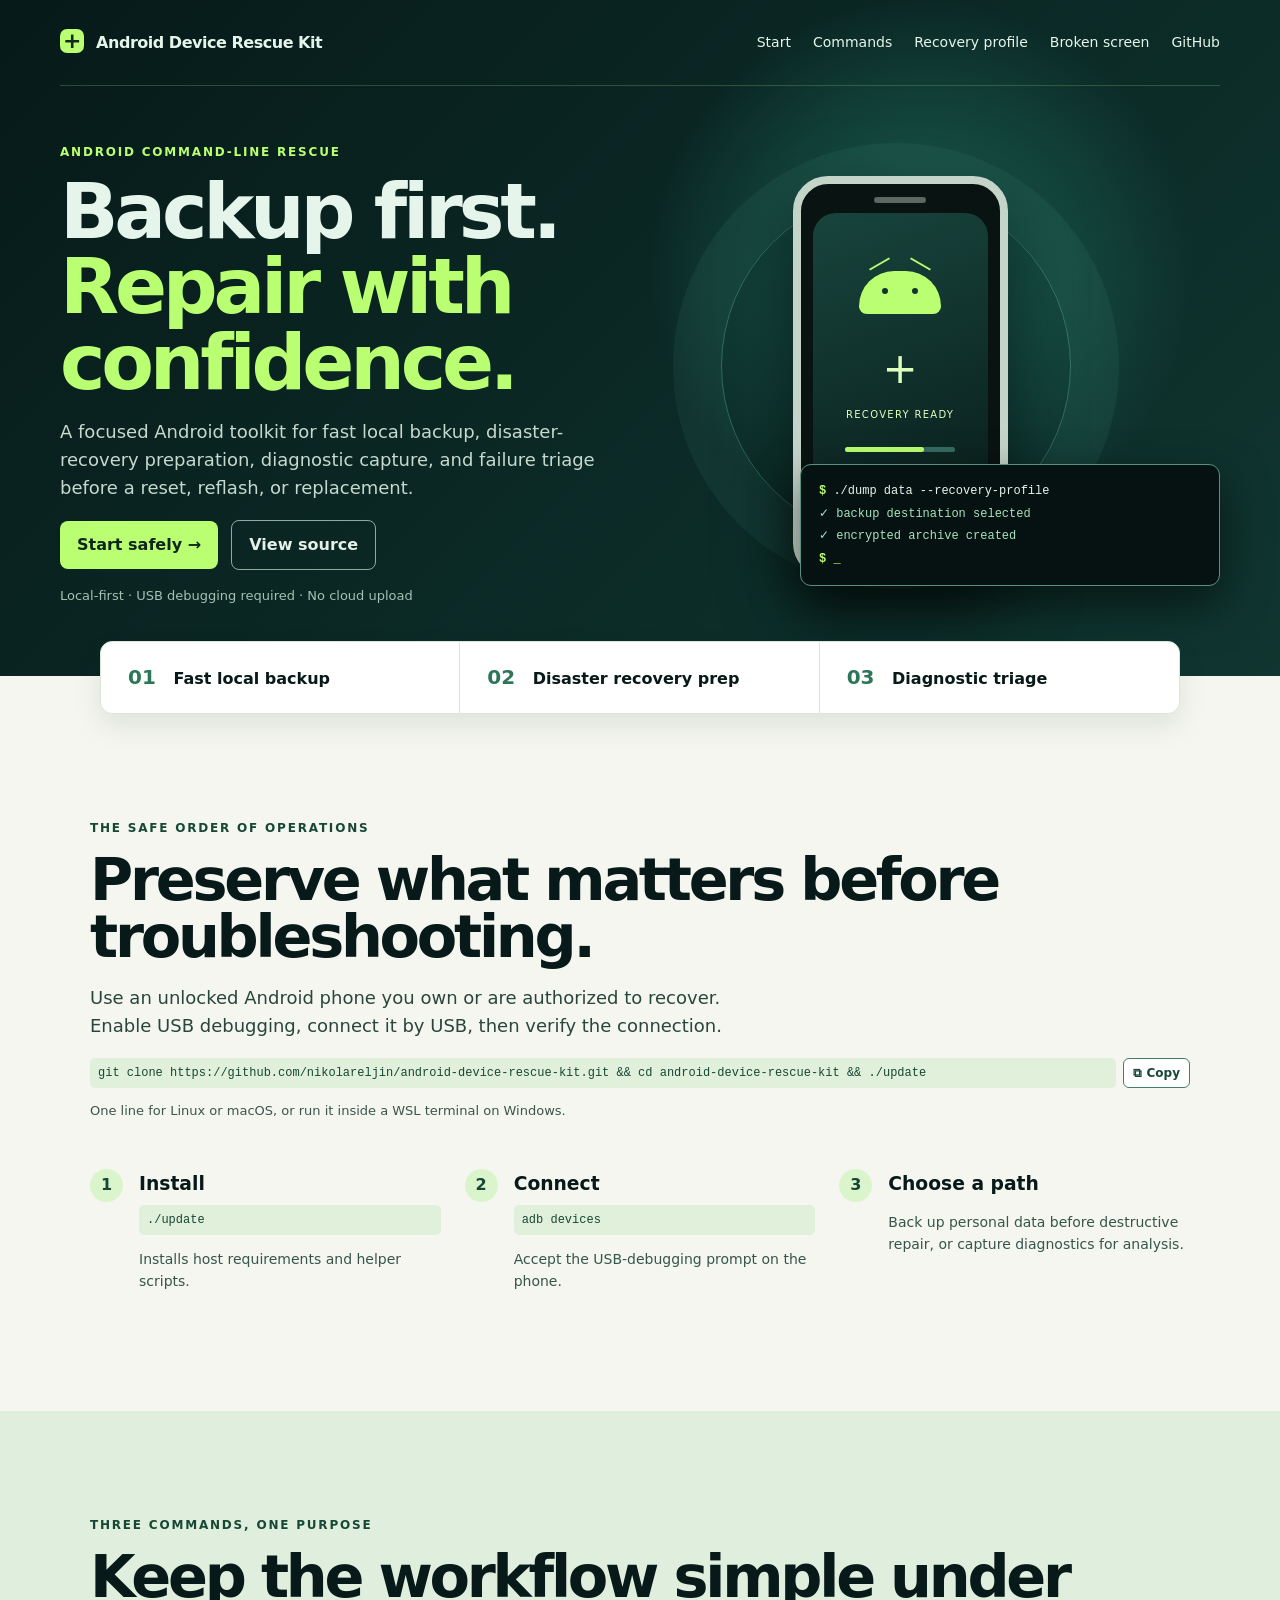
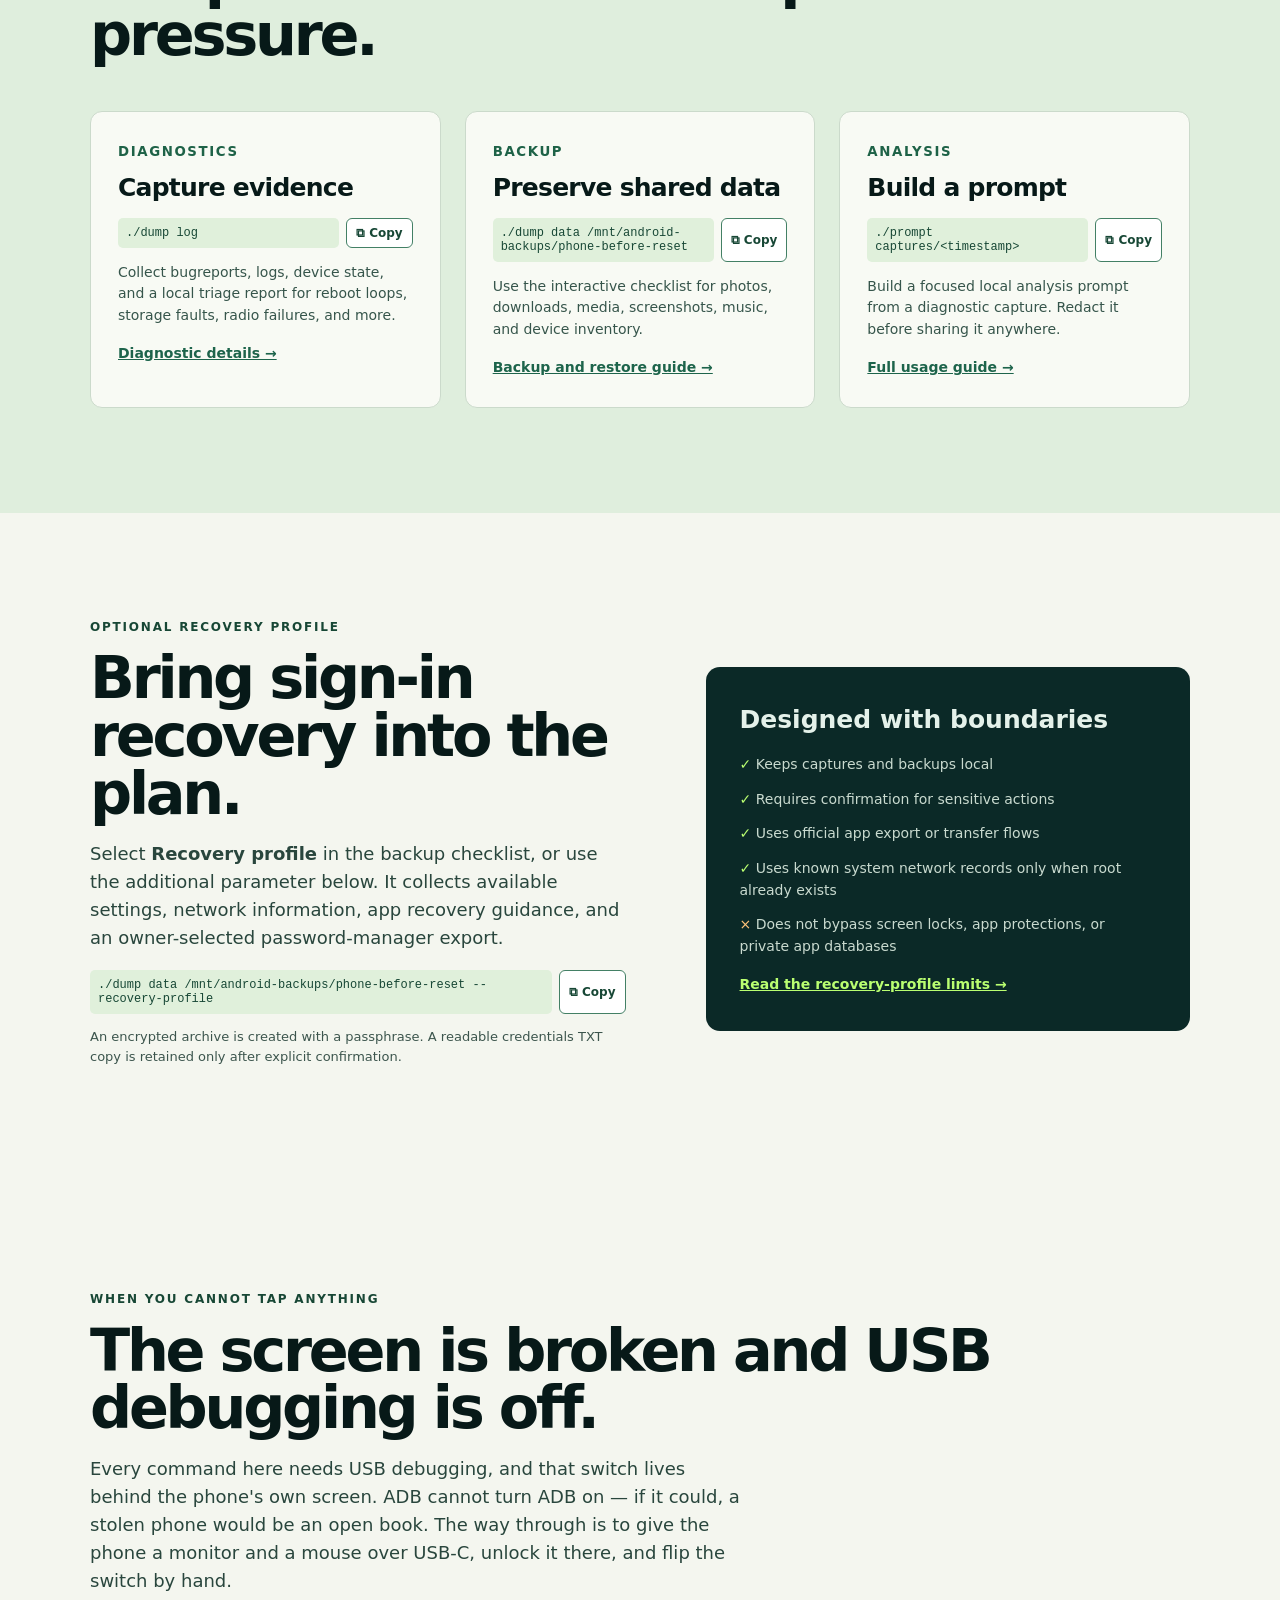
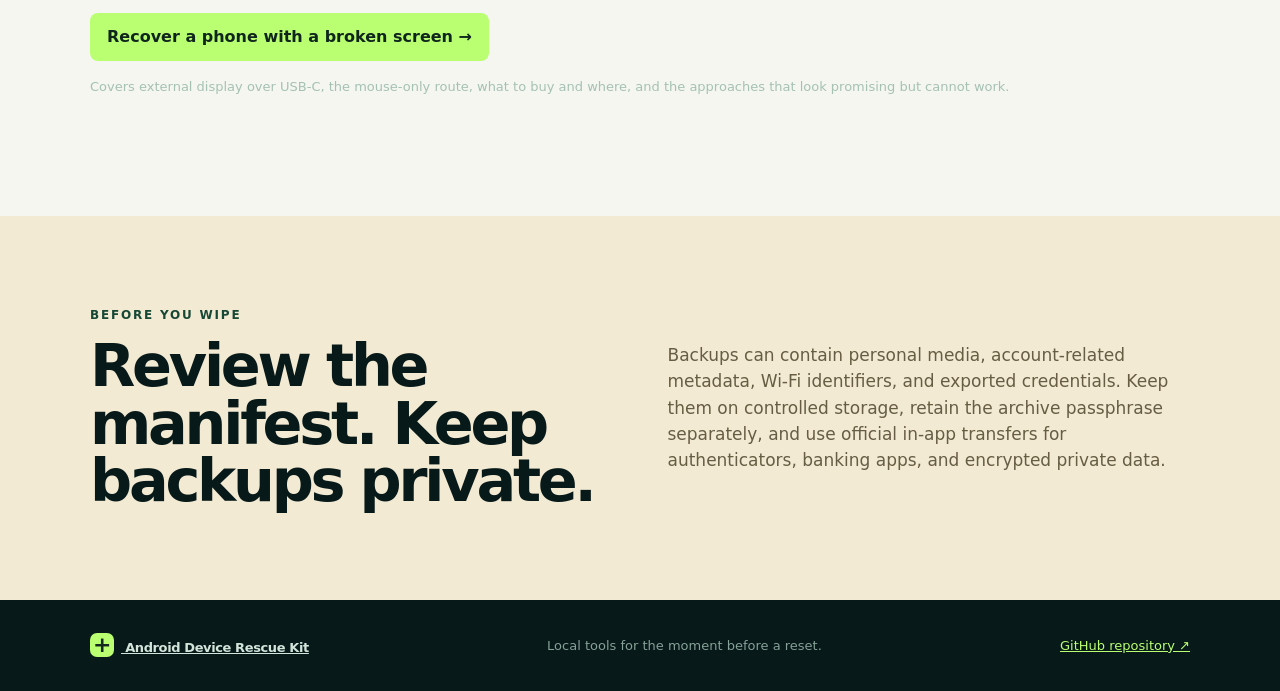
==== commit 634cf393: "docs: recovering a phone with a broken screen The toolkit needs USB debugging, and that switch is be" ====
--- a/docs/index.html
+++ b/docs/index.html
@@ -9,7 +9,7 @@
 </head>
 <body>
   <header class="hero" id="top">
-    <nav><a class="brand" href="#top"><b>+</b> Android Device Rescue Kit</a><div><a href="#start">Start</a><a href="#commands">Commands</a><a href="#recovery">Recovery profile</a><a href="https://github.com/nikolareljin/android-device-rescue-kit">GitHub</a></div></nav>
+    <nav><a class="brand" href="#top"><b>+</b> Android Device Rescue Kit</a><div><a href="#start">Start</a><a href="#commands">Commands</a><a href="#recovery">Recovery profile</a><a href="cracked-screen.html">Broken screen</a><a href="https://github.com/nikolareljin/android-device-rescue-kit">GitHub</a></div></nav>
     <div class="hero-grid">
       <div>
         <p class="eyebrow">ANDROID COMMAND-LINE RESCUE</p>
@@ -29,6 +29,8 @@
     <section class="section" id="start"><p class="eyebrow">THE SAFE ORDER OF OPERATIONS</p><h2>Preserve what matters before troubleshooting.</h2><p class="intro">Use an unlocked Android phone you own or are authorized to recover. Enable USB debugging, connect it by USB, then verify the connection.</p><div class="command"><code>git clone https://github.com/nikolareljin/android-device-rescue-kit.git &amp;&amp; cd android-device-rescue-kit &amp;&amp; ./update</code><button class="copy" type="button" data-copy="git clone https://github.com/nikolareljin/android-device-rescue-kit.git &amp;&amp; cd android-device-rescue-kit &amp;&amp; ./update" aria-label="Copy clone and setup command">⧉ Copy</button></div><p class="dark quiet">One line for Linux or macOS, or run it inside a WSL terminal on Windows.</p><div class="steps"><article><b>1</b><h3>Install</h3><code>./update</code><p>Installs host requirements and helper scripts.</p></article><article><b>2</b><h3>Connect</h3><code>adb devices</code><p>Accept the USB-debugging prompt on the phone.</p></article><article><b>3</b><h3>Choose a path</h3><p>Back up personal data before destructive repair, or capture diagnostics for analysis.</p></article></div></section>
     <section class="section pale" id="commands"><p class="eyebrow">THREE COMMANDS, ONE PURPOSE</p><h2>Keep the workflow simple under pressure.</h2><div class="cards"><article><small>DIAGNOSTICS</small><h3>Capture evidence</h3><div class="command"><code>./dump log</code><button class="copy" type="button" data-copy="./dump log" aria-label="Copy diagnostic command">⧉ Copy</button></div><p>Collect bugreports, logs, device state, and a local triage report for reboot loops, storage faults, radio failures, and more.</p><a href="android_dumping.md">Diagnostic details →</a></article><article><small>BACKUP</small><h3>Preserve shared data</h3><div class="command"><code>./dump data /mnt/android-backups/phone-before-reset</code><button class="copy" type="button" data-copy="./dump data /mnt/android-backups/phone-before-reset" aria-label="Copy backup command">⧉ Copy</button></div><p>Use the interactive checklist for photos, downloads, media, screenshots, music, and device inventory.</p><a href="backup_restore.md">Backup and restore guide →</a></article><article><small>ANALYSIS</small><h3>Build a prompt</h3><div class="command"><code>./prompt captures/&lt;timestamp&gt;</code><button class="copy" type="button" data-copy="./prompt captures/&lt;timestamp&gt;" aria-label="Copy prompt command">⧉ Copy</button></div><p>Build a focused local analysis prompt from a diagnostic capture. Redact it before sharing it anywhere.</p><a href="usage.md">Full usage guide →</a></article></div></section>
     <section class="section recovery" id="recovery"><div><p class="eyebrow">OPTIONAL RECOVERY PROFILE</p><h2>Bring sign-in recovery into the plan.</h2><p class="intro">Select <b>Recovery profile</b> in the backup checklist, or use the additional parameter below. It collects available settings, network information, app recovery guidance, and an owner-selected password-manager export.</p><div class="command"><code>./dump data /mnt/android-backups/phone-before-reset --recovery-profile</code><button class="copy" type="button" data-copy="./dump data /mnt/android-backups/phone-before-reset --recovery-profile" aria-label="Copy recovery profile command">⧉ Copy</button></div><p class="quiet dark">An encrypted archive is created with a passphrase. A readable credentials TXT copy is retained only after explicit confirmation.</p></div><aside><h3>Designed with boundaries</h3><ul><li>✓ Keeps captures and backups local</li><li>✓ Requires confirmation for sensitive actions</li><li>✓ Uses official app export or transfer flows</li><li>✓ Uses known system network records only when root already exists</li><li class="no">× Does not bypass screen locks, app protections, or private app databases</li></ul><a href="backup_restore.md">Read the recovery-profile limits →</a></aside></section>
+    <section class="section" id="broken"><p class="eyebrow">WHEN YOU CANNOT TAP ANYTHING</p><h2>The screen is broken and USB debugging is off.</h2><p class="intro">Every command here needs USB debugging, and that switch lives behind the phone's own screen. ADB cannot turn ADB on — if it could, a stolen phone would be an open book. The way through is to give the phone a monitor and a mouse over USB-C, unlock it there, and flip the switch by hand.</p><p><a class="button" href="cracked-screen.html">Recover a phone with a broken screen →</a></p><p class="quiet">Covers external display over USB-C, the mouse-only route, what to buy and where, and the approaches that look promising but cannot work.</p></section>
+
     <section class="warning"><div><p class="eyebrow">BEFORE YOU WIPE</p><h2>Review the manifest. Keep backups private.</h2></div><p>Backups can contain personal media, account-related metadata, Wi-Fi identifiers, and exported credentials. Keep them on controlled storage, retain the archive passphrase separately, and use official in-app transfers for authenticators, banking apps, and encrypted private data.</p></section>
   </main>
   <footer><a class="brand" href="#top"><b>+</b> Android Device Rescue Kit</a><span>Local tools for the moment before a reset.</span><a href="https://github.com/nikolareljin/android-device-rescue-kit">GitHub repository ↗</a></footer>
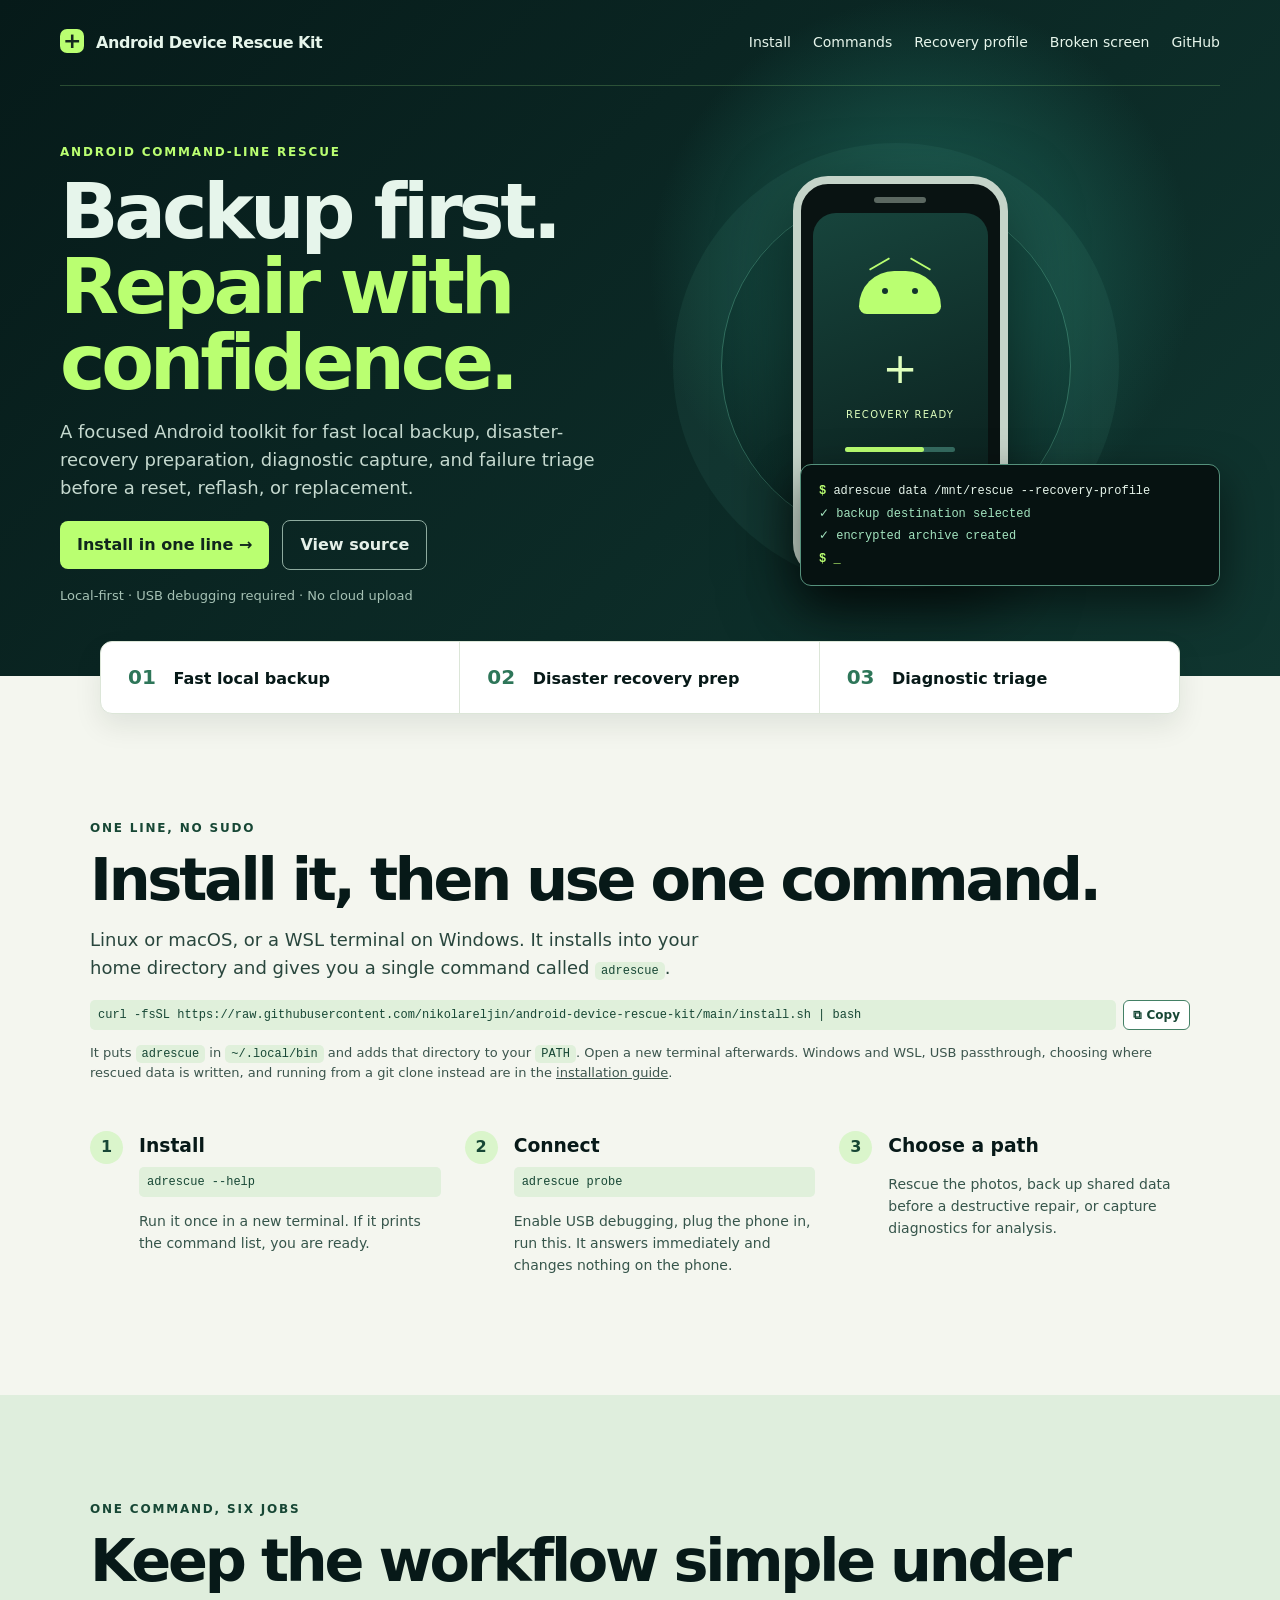
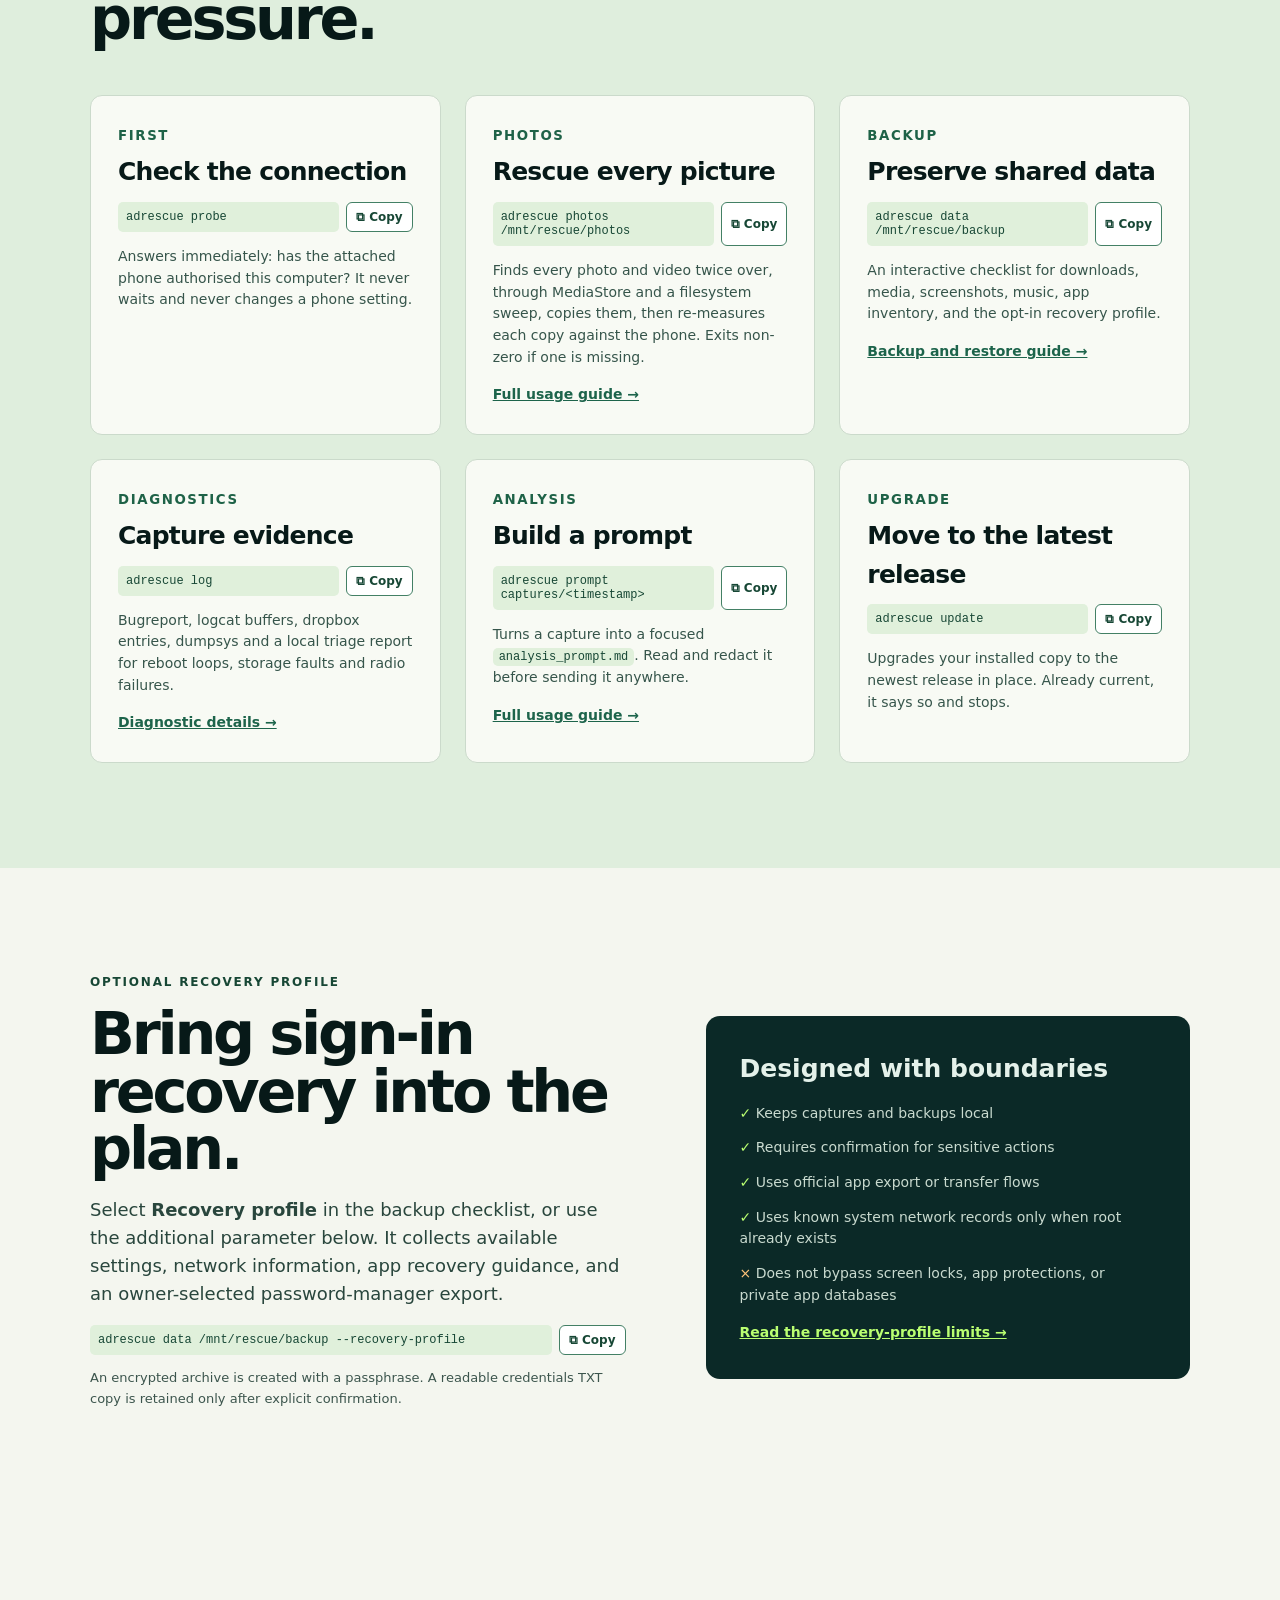
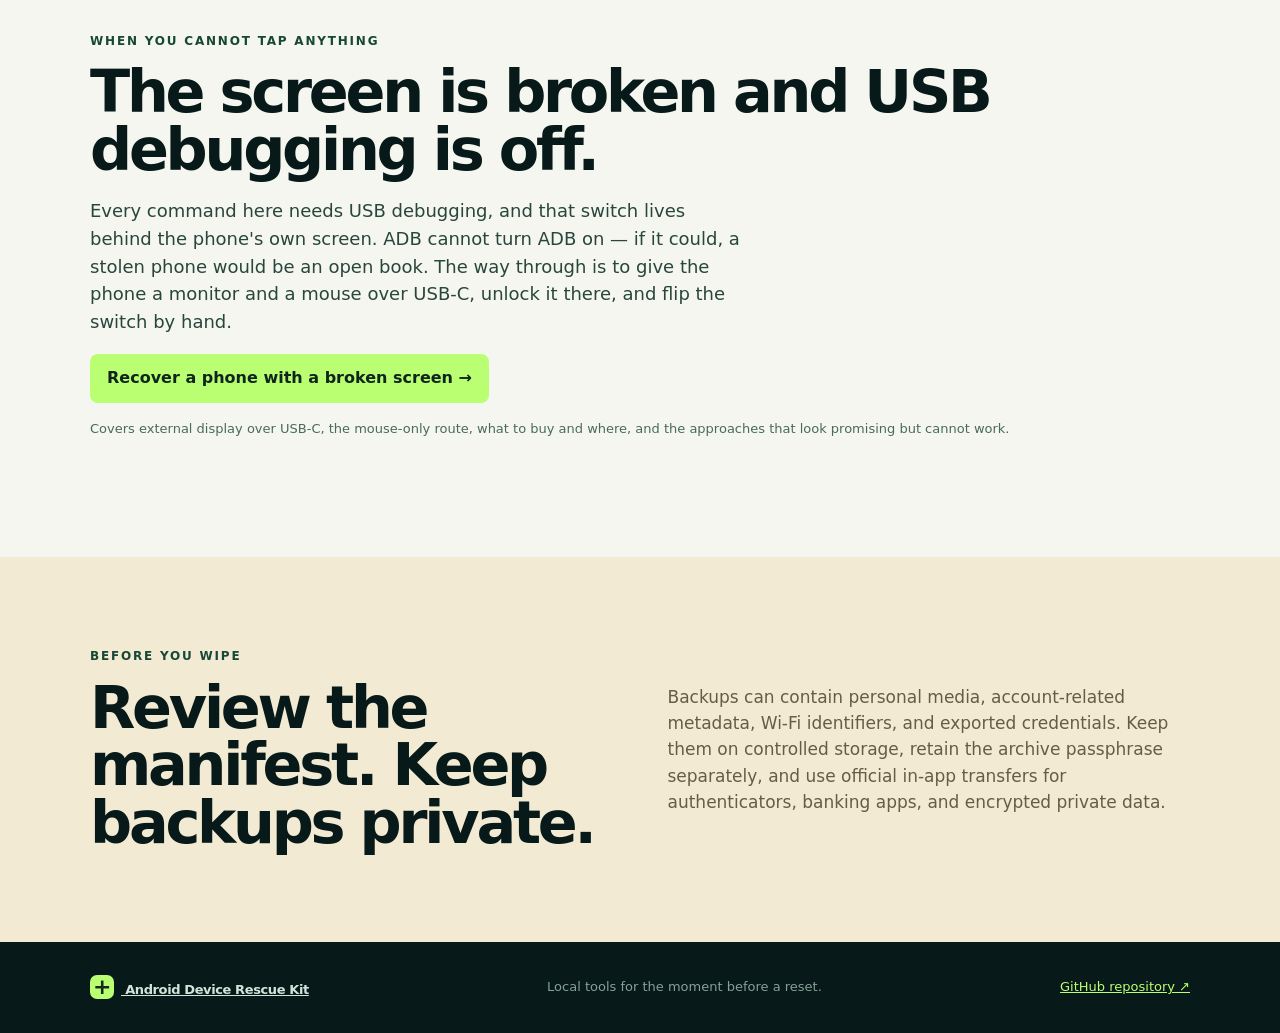
==== commit c7b981de: "docs: put the installer on the site, and make the copy buttons work everywhere The site never mentio" ====
--- a/docs/index.html
+++ b/docs/index.html
@@ -6,52 +6,34 @@
   <meta name="description" content="Android Device Rescue Kit: local command-line backup, recovery, and diagnostics.">
   <title>Android Device Rescue Kit</title>
   <link rel="stylesheet" href="assets/site.css">
+  <script src="assets/copy.js" defer></script>
 </head>
 <body>
   <header class="hero" id="top">
-    <nav><a class="brand" href="#top"><b>+</b> Android Device Rescue Kit</a><div><a href="#start">Start</a><a href="#commands">Commands</a><a href="#recovery">Recovery profile</a><a href="cracked-screen.html">Broken screen</a><a href="https://github.com/nikolareljin/android-device-rescue-kit">GitHub</a></div></nav>
+    <nav><a class="brand" href="#top"><b>+</b> Android Device Rescue Kit</a><div><a href="#install">Install</a><a href="#commands">Commands</a><a href="#recovery">Recovery profile</a><a href="cracked-screen.html">Broken screen</a><a href="https://github.com/nikolareljin/android-device-rescue-kit">GitHub</a></div></nav>
     <div class="hero-grid">
       <div>
         <p class="eyebrow">ANDROID COMMAND-LINE RESCUE</p>
         <h1>Backup first.<br><span>Repair with confidence.</span></h1>
         <p class="lede">A focused Android toolkit for fast local backup, disaster-recovery preparation, diagnostic capture, and failure triage before a reset, reflash, or replacement.</p>
-        <p><a class="button" href="#start">Start safely →</a> <a class="button outline" href="https://github.com/nikolareljin/android-device-rescue-kit">View source</a></p>
+        <p><a class="button" href="#install">Install in one line →</a> <a class="button outline" href="https://github.com/nikolareljin/android-device-rescue-kit">View source</a></p>
         <p class="quiet">Local-first · USB debugging required · No cloud upload</p>
       </div>
       <div class="scene" aria-label="Android phone and command-line backup illustration">
         <div class="rings"></div><div class="phone"><i></i><div class="screen"><div class="bot"><em></em><em></em></div><strong>+</strong><small>RECOVERY READY</small><div class="bar"></div></div></div>
-        <div class="terminal"><p><b>$</b> ./dump data --recovery-profile</p><p class="ok">✓ backup destination selected</p><p class="ok">✓ encrypted archive created</p><p><b>$</b> <span class="cursor">_</span></p></div>
+        <div class="terminal"><p><b>$</b> adrescue data /mnt/rescue --recovery-profile</p><p class="ok">✓ backup destination selected</p><p class="ok">✓ encrypted archive created</p><p><b>$</b> <span class="cursor">_</span></p></div>
       </div>
     </div>
   </header>
   <main>
     <section class="metrics"><div><b>01</b> Fast local backup</div><div><b>02</b> Disaster recovery prep</div><div><b>03</b> Diagnostic triage</div></section>
-    <section class="section" id="start"><p class="eyebrow">THE SAFE ORDER OF OPERATIONS</p><h2>Preserve what matters before troubleshooting.</h2><p class="intro">Use an unlocked Android phone you own or are authorized to recover. Enable USB debugging, connect it by USB, then verify the connection.</p><div class="command"><code>git clone https://github.com/nikolareljin/android-device-rescue-kit.git &amp;&amp; cd android-device-rescue-kit &amp;&amp; ./update</code><button class="copy" type="button" data-copy="git clone https://github.com/nikolareljin/android-device-rescue-kit.git &amp;&amp; cd android-device-rescue-kit &amp;&amp; ./update" aria-label="Copy clone and setup command">⧉ Copy</button></div><p class="dark quiet">One line for Linux or macOS, or run it inside a WSL terminal on Windows.</p><div class="steps"><article><b>1</b><h3>Install</h3><code>./update</code><p>Installs host requirements and helper scripts.</p></article><article><b>2</b><h3>Connect</h3><code>adb devices</code><p>Accept the USB-debugging prompt on the phone.</p></article><article><b>3</b><h3>Choose a path</h3><p>Back up personal data before destructive repair, or capture diagnostics for analysis.</p></article></div></section>
-    <section class="section pale" id="commands"><p class="eyebrow">THREE COMMANDS, ONE PURPOSE</p><h2>Keep the workflow simple under pressure.</h2><div class="cards"><article><small>DIAGNOSTICS</small><h3>Capture evidence</h3><div class="command"><code>./dump log</code><button class="copy" type="button" data-copy="./dump log" aria-label="Copy diagnostic command">⧉ Copy</button></div><p>Collect bugreports, logs, device state, and a local triage report for reboot loops, storage faults, radio failures, and more.</p><a href="android_dumping.md">Diagnostic details →</a></article><article><small>BACKUP</small><h3>Preserve shared data</h3><div class="command"><code>./dump data /mnt/android-backups/phone-before-reset</code><button class="copy" type="button" data-copy="./dump data /mnt/android-backups/phone-before-reset" aria-label="Copy backup command">⧉ Copy</button></div><p>Use the interactive checklist for photos, downloads, media, screenshots, music, and device inventory.</p><a href="backup_restore.md">Backup and restore guide →</a></article><article><small>ANALYSIS</small><h3>Build a prompt</h3><div class="command"><code>./prompt captures/&lt;timestamp&gt;</code><button class="copy" type="button" data-copy="./prompt captures/&lt;timestamp&gt;" aria-label="Copy prompt command">⧉ Copy</button></div><p>Build a focused local analysis prompt from a diagnostic capture. Redact it before sharing it anywhere.</p><a href="usage.md">Full usage guide →</a></article></div></section>
-    <section class="section recovery" id="recovery"><div><p class="eyebrow">OPTIONAL RECOVERY PROFILE</p><h2>Bring sign-in recovery into the plan.</h2><p class="intro">Select <b>Recovery profile</b> in the backup checklist, or use the additional parameter below. It collects available settings, network information, app recovery guidance, and an owner-selected password-manager export.</p><div class="command"><code>./dump data /mnt/android-backups/phone-before-reset --recovery-profile</code><button class="copy" type="button" data-copy="./dump data /mnt/android-backups/phone-before-reset --recovery-profile" aria-label="Copy recovery profile command">⧉ Copy</button></div><p class="quiet dark">An encrypted archive is created with a passphrase. A readable credentials TXT copy is retained only after explicit confirmation.</p></div><aside><h3>Designed with boundaries</h3><ul><li>✓ Keeps captures and backups local</li><li>✓ Requires confirmation for sensitive actions</li><li>✓ Uses official app export or transfer flows</li><li>✓ Uses known system network records only when root already exists</li><li class="no">× Does not bypass screen locks, app protections, or private app databases</li></ul><a href="backup_restore.md">Read the recovery-profile limits →</a></aside></section>
+    <section class="section" id="install"><p class="eyebrow">ONE LINE, NO SUDO</p><h2>Install it, then use one command.</h2><p class="intro">Linux or macOS, or a WSL terminal on Windows. It installs into your home directory and gives you a single command called <code>adrescue</code>.</p><div class="command"><code>curl -fsSL https://raw.githubusercontent.com/nikolareljin/android-device-rescue-kit/main/install.sh | bash</code><button class="copy" type="button" data-copy="curl -fsSL https://raw.githubusercontent.com/nikolareljin/android-device-rescue-kit/main/install.sh | bash" aria-label="Copy the install command">⧉ Copy</button></div><p class="dark quiet">It puts <code>adrescue</code> in <code>~/.local/bin</code> and adds that directory to your <code>PATH</code>. Open a new terminal afterwards. Windows and WSL, USB passthrough, choosing where rescued data is written, and running from a git clone instead are in the <a href="https://github.com/nikolareljin/android-device-rescue-kit/blob/main/docs/installation.md">installation guide</a>.</p><div class="steps"><article><b>1</b><h3>Install</h3><code>adrescue --help</code><p>Run it once in a new terminal. If it prints the command list, you are ready.</p></article><article><b>2</b><h3>Connect</h3><code>adrescue probe</code><p>Enable USB debugging, plug the phone in, run this. It answers immediately and changes nothing on the phone.</p></article><article><b>3</b><h3>Choose a path</h3><p>Rescue the photos, back up shared data before a destructive repair, or capture diagnostics for analysis.</p></article></div></section>
+    <section class="section pale" id="commands"><p class="eyebrow">ONE COMMAND, SIX JOBS</p><h2>Keep the workflow simple under pressure.</h2><div class="cards"><article><small>FIRST</small><h3>Check the connection</h3><div class="command"><code>adrescue probe</code><button class="copy" type="button" data-copy="adrescue probe" aria-label="Copy the probe command">⧉ Copy</button></div><p>Answers immediately: has the attached phone authorised this computer? It never waits and never changes a phone setting.</p></article><article><small>PHOTOS</small><h3>Rescue every picture</h3><div class="command"><code>adrescue photos /mnt/rescue/photos</code><button class="copy" type="button" data-copy="adrescue photos /mnt/rescue/photos" aria-label="Copy the photo rescue command">⧉ Copy</button></div><p>Finds every photo and video twice over, through MediaStore and a filesystem sweep, copies them, then re-measures each copy against the phone. Exits non-zero if one is missing.</p><a href="https://github.com/nikolareljin/android-device-rescue-kit/blob/main/docs/usage.md">Full usage guide →</a></article><article><small>BACKUP</small><h3>Preserve shared data</h3><div class="command"><code>adrescue data /mnt/rescue/backup</code><button class="copy" type="button" data-copy="adrescue data /mnt/rescue/backup" aria-label="Copy the backup command">⧉ Copy</button></div><p>An interactive checklist for downloads, media, screenshots, music, app inventory, and the opt-in recovery profile.</p><a href="https://github.com/nikolareljin/android-device-rescue-kit/blob/main/docs/backup_restore.md">Backup and restore guide →</a></article><article><small>DIAGNOSTICS</small><h3>Capture evidence</h3><div class="command"><code>adrescue log</code><button class="copy" type="button" data-copy="adrescue log" aria-label="Copy the diagnostic command">⧉ Copy</button></div><p>Bugreport, logcat buffers, dropbox entries, dumpsys and a local triage report for reboot loops, storage faults and radio failures.</p><a href="https://github.com/nikolareljin/android-device-rescue-kit/blob/main/docs/android_dumping.md">Diagnostic details →</a></article><article><small>ANALYSIS</small><h3>Build a prompt</h3><div class="command"><code>adrescue prompt captures/&lt;timestamp&gt;</code><button class="copy" type="button" data-copy="adrescue prompt captures/&lt;timestamp&gt;" aria-label="Copy the analysis prompt command">⧉ Copy</button></div><p>Turns a capture into a focused <code>analysis_prompt.md</code>. Read and redact it before sending it anywhere.</p><a href="https://github.com/nikolareljin/android-device-rescue-kit/blob/main/docs/usage.md">Full usage guide →</a></article><article><small>UPGRADE</small><h3>Move to the latest release</h3><div class="command"><code>adrescue update</code><button class="copy" type="button" data-copy="adrescue update" aria-label="Copy the update command">⧉ Copy</button></div><p>Upgrades your installed copy to the newest release in place. Already current, it says so and stops.</p></article></div></section>
+    <section class="section recovery" id="recovery"><div><p class="eyebrow">OPTIONAL RECOVERY PROFILE</p><h2>Bring sign-in recovery into the plan.</h2><p class="intro">Select <b>Recovery profile</b> in the backup checklist, or use the additional parameter below. It collects available settings, network information, app recovery guidance, and an owner-selected password-manager export.</p><div class="command"><code>adrescue data /mnt/rescue/backup --recovery-profile</code><button class="copy" type="button" data-copy="adrescue data /mnt/rescue/backup --recovery-profile" aria-label="Copy recovery profile command">⧉ Copy</button></div><p class="quiet dark">An encrypted archive is created with a passphrase. A readable credentials TXT copy is retained only after explicit confirmation.</p></div><aside><h3>Designed with boundaries</h3><ul><li>✓ Keeps captures and backups local</li><li>✓ Requires confirmation for sensitive actions</li><li>✓ Uses official app export or transfer flows</li><li>✓ Uses known system network records only when root already exists</li><li class="no">× Does not bypass screen locks, app protections, or private app databases</li></ul><a href="https://github.com/nikolareljin/android-device-rescue-kit/blob/main/docs/backup_restore.md">Read the recovery-profile limits →</a></aside></section>
     <section class="section" id="broken"><p class="eyebrow">WHEN YOU CANNOT TAP ANYTHING</p><h2>The screen is broken and USB debugging is off.</h2><p class="intro">Every command here needs USB debugging, and that switch lives behind the phone's own screen. ADB cannot turn ADB on — if it could, a stolen phone would be an open book. The way through is to give the phone a monitor and a mouse over USB-C, unlock it there, and flip the switch by hand.</p><p><a class="button" href="cracked-screen.html">Recover a phone with a broken screen →</a></p><p class="quiet">Covers external display over USB-C, the mouse-only route, what to buy and where, and the approaches that look promising but cannot work.</p></section>
 
     <section class="warning"><div><p class="eyebrow">BEFORE YOU WIPE</p><h2>Review the manifest. Keep backups private.</h2></div><p>Backups can contain personal media, account-related metadata, Wi-Fi identifiers, and exported credentials. Keep them on controlled storage, retain the archive passphrase separately, and use official in-app transfers for authenticators, banking apps, and encrypted private data.</p></section>
   </main>
   <footer><a class="brand" href="#top"><b>+</b> Android Device Rescue Kit</a><span>Local tools for the moment before a reset.</span><a href="https://github.com/nikolareljin/android-device-rescue-kit">GitHub repository ↗</a></footer>
-  <script>
-    document.querySelectorAll('.copy').forEach((button) => {
-      button.addEventListener('click', async () => {
-        const command = button.dataset.copy;
-        try {
-          await navigator.clipboard.writeText(command);
-        } catch {
-          const textArea = document.createElement('textarea');
-          textArea.value = command;
-          document.body.append(textArea);
-          textArea.select();
-          document.execCommand('copy');
-          textArea.remove();
-        }
-        button.textContent = '✓ Copied';
-        window.setTimeout(() => { button.textContent = '⧉ Copy'; }, 1600);
-      });
-    });
-  </script>
 </body>
 </html>
--- a/docs/assets/site.css
+++ b/docs/assets/site.css
@@ -1 +1 @@
-:root{--ink:#071918;--deep:#0b2927;--lime:#baff71;--paper:#f4f6ef;--soft:#dfeedd;--muted:#36554b;--section-accent:#174735;--intro:#29463d}*{box-sizing:border-box}html{scroll-behavior:smooth}body{margin:0;color:var(--ink);background:var(--paper);font:16px/1.55 Inter,system-ui,sans-serif}a{color:inherit}.hero{color:#e6f5eb;background:radial-gradient(circle at 72% 40%,#1c6558,transparent 27%),linear-gradient(135deg,#061a19,#103630);padding:0 max(24px,calc((100vw - 1160px)/2));overflow:hidden}nav{height:86px;display:flex;align-items:center;justify-content:space-between;border-bottom:1px solid #91d67a40;gap:20px}nav div{display:flex;gap:22px;font-size:14px}nav a{text-decoration:none}.brand{font-weight:800;letter-spacing:-.03em}.brand b{display:inline-grid;place-items:center;width:24px;height:24px;border-radius:7px;color:#15281e;background:var(--lime);font-size:22px;line-height:1;margin-right:7px}.hero-grid{min-height:590px;display:grid;grid-template-columns:1fr 1fr;gap:50px;align-items:center}.eyebrow{color:var(--section-accent);font-size:12px;font-weight:800;letter-spacing:.15em;margin:0 0 13px}.hero .eyebrow{color:var(--lime)}h1,h2{letter-spacing:-.055em;line-height:.98;margin:0}h1{font-size:clamp(52px,6vw,86px)}h1 span{color:var(--lime)}h2{font-size:clamp(38px,4.6vw,62px)}.lede{font-size:18px;max-width:650px;color:#c5d9cf}.intro{font-size:18px;max-width:650px;color:var(--intro)}.button{display:inline-block;text-decoration:none;background:var(--lime);color:#10261d;padding:12px 17px;border-radius:8px;font-weight:800;margin-right:8px}.outline{border:1px solid #8eab9f;background:transparent;color:#e5f0e9}.quiet{font-size:13px;color:#a5c1b4}.scene{height:410px;position:relative}.rings{position:absolute;width:350px;height:350px;left:10%;top:15px;border:1px solid #75dcb755;border-radius:50%;box-shadow:0 0 0 48px #75dcb710}.phone{position:absolute;z-index:2;left:23%;top:0;width:215px;height:402px;padding:12px;border:8px solid #c5d4c9;border-radius:35px;background:#091312;box-shadow:0 25px 70px #0009}.phone>i{display:block;width:52px;height:6px;border-radius:4px;background:#5b6861;margin:1px auto 10px}.screen{height:333px;border-radius:23px;background:linear-gradient(160deg,#17443c,#091b19);text-align:center;padding-top:58px;color:#dfffbd}.bot{position:relative;width:82px;height:43px;margin:auto;background:var(--lime);border-radius:45px 45px 10px 10px}.bot:before,.bot:after{content:"";position:absolute;width:23px;height:2px;background:var(--lime);top:-8px}.bot:before{left:9px;transform:rotate(-30deg)}.bot:after{right:9px;transform:rotate(30deg)}.bot em{position:absolute;top:17px;width:6px;height:6px;border-radius:50%;background:#12332d}.bot em:first-child{left:23px}.bot em:last-child{right:23px}.screen strong{display:block;font-size:42px;font-weight:300;margin:22px 0 0}.screen small{font-size:10px;letter-spacing:.13em}.bar{width:110px;height:5px;margin:21px auto;border-radius:4px;background:#356b60}.bar:after{content:"";display:block;width:72%;height:100%;border-radius:4px;background:var(--lime)}.terminal{position:absolute;z-index:3;right:0;bottom:0;width:min(420px,80vw);padding:14px 18px;border:1px solid #55917c;border-radius:11px;background:#061211;box-shadow:0 18px 45px #0008;font:12px/1.7 ui-monospace,monospace}.terminal p{margin:2px 0}.terminal b,.terminal .cursor{color:var(--lime)}.ok{color:#a3e4bf}.cursor{animation:blink 1s step-end infinite}@keyframes blink{50%{opacity:0}}.metrics{position:relative;z-index:4;max-width:1080px;margin:-35px auto 0;display:grid;grid-template-columns:repeat(3,1fr);background:#fff;border:1px solid #dce6d8;border-radius:12px;overflow:hidden;box-shadow:0 12px 28px #10201916}.metrics div{padding:20px 27px;border-right:1px solid #dce6d8;font-weight:700}.metrics div:last-child{border:0}.metrics b{margin-right:12px;color:#2e7659;font-size:20px}.section{max-width:1100px;margin:auto;padding:105px 0}.steps,.cards{display:grid;grid-template-columns:repeat(3,1fr);gap:24px;margin-top:48px}.steps article{position:relative;padding-left:49px}.steps b{position:absolute;left:0;display:grid;place-items:center;width:33px;height:33px;border-radius:50%;background:#daf5cb;color:#174735}.steps h3{margin:0 0 7px}.steps p,.cards p{font-size:14px;color:var(--muted)}code,pre{font:12px ui-monospace,monospace}code{display:block;background:#e0f0db;color:#174735;padding:8px;border-radius:5px;overflow:auto}.command{display:flex;align-items:stretch;gap:7px;margin-top:10px}.command code{flex:1}.copy{border:1px solid #438065;border-radius:6px;background:#fff;color:#174735;padding:6px 9px;font:700 12px/1 system-ui,sans-serif;cursor:pointer;white-space:nowrap}.copy:hover,.copy:focus-visible{background:#174735;color:#fff;outline:2px solid #174735;outline-offset:2px}.pale{max-width:none;padding-left:max(24px,calc((100vw - 1100px)/2));padding-right:max(24px,calc((100vw - 1100px)/2));background:var(--soft)}.cards article{padding:27px;background:#f8faf4;border:1px solid #cbdacb;border-radius:12px}.cards small{color:#1e6247;font-weight:800;letter-spacing:.12em}.cards h3{font-size:25px;letter-spacing:-.03em;margin:5px 0 8px}.cards a,aside a{color:#1d644b;font-size:14px;font-weight:800}.recovery{display:grid;grid-template-columns:1.05fr .95fr;gap:80px;align-items:center}.dark{color:#3c554d}pre{padding:18px;background:#092720;color:#dfffbd;border-radius:8px;overflow:auto}pre span{color:var(--lime)}aside{padding:34px;background:var(--deep);color:#e4f1ea;border-radius:14px}aside h3{font-size:25px;margin:0}aside ul{list-style:none;padding:0;color:#c9dacf;font-size:14px}aside li{margin:13px 0}aside li:first-letter{color:var(--lime)}aside .no:first-letter{color:#ffc37a}aside a{color:var(--lime)}.warning{display:grid;grid-template-columns:1fr 1fr;gap:55px;align-items:center;padding:90px max(24px,calc((100vw - 1100px)/2));background:#f3ead4}.warning p:last-child{color:#665d43;font-size:17px}footer{display:flex;justify-content:space-between;gap:18px;align-items:center;padding:33px max(24px,calc((100vw - 1100px)/2));background:#071918;color:#d3e4db;font-size:13px}footer span{color:#86a197}footer>a:last-child{color:var(--lime)}@media(max-width:800px){nav div{display:none}.hero-grid,.recovery{grid-template-columns:1fr;padding:55px 0}.scene{height:360px}.phone{left:8%}.metrics,.steps,.cards,.warning{grid-template-columns:1fr}.metrics{margin:0;border-radius:0}.metrics div{border-right:0;border-bottom:1px solid #dce6d8}.section,.pale,.warning{padding:70px 24px}.warning{gap:18px}.command{align-items:stretch}.copy{padding:7px}footer{display:block}footer>*{display:block;margin:12px 0}}
+:root{--ink:#071918;--deep:#0b2927;--lime:#baff71;--paper:#f4f6ef;--soft:#dfeedd;--muted:#36554b;--section-accent:#174735;--intro:#29463d}*{box-sizing:border-box}html{scroll-behavior:smooth}body{margin:0;color:var(--ink);background:var(--paper);font:16px/1.55 Inter,system-ui,sans-serif}a{color:inherit}.hero{color:#e6f5eb;background:radial-gradient(circle at 72% 40%,#1c6558,transparent 27%),linear-gradient(135deg,#061a19,#103630);padding:0 max(24px,calc((100vw - 1160px)/2));overflow:hidden}nav{height:86px;display:flex;align-items:center;justify-content:space-between;border-bottom:1px solid #91d67a40;gap:20px}nav div{display:flex;gap:22px;font-size:14px}nav a{text-decoration:none}.brand{font-weight:800;letter-spacing:-.03em}.brand b{display:inline-grid;place-items:center;width:24px;height:24px;border-radius:7px;color:#15281e;background:var(--lime);font-size:22px;line-height:1;margin-right:7px}.hero-grid{min-height:590px;display:grid;grid-template-columns:1fr 1fr;gap:50px;align-items:center}.eyebrow{color:var(--section-accent);font-size:12px;font-weight:800;letter-spacing:.15em;margin:0 0 13px}.hero .eyebrow{color:var(--lime)}h1,h2{letter-spacing:-.055em;line-height:.98;margin:0}h1{font-size:clamp(52px,6vw,86px)}h1 span{color:var(--lime)}h2{font-size:clamp(38px,4.6vw,62px)}.lede{font-size:18px;max-width:650px;color:#c5d9cf}.intro{font-size:18px;max-width:650px;color:var(--intro)}.button{display:inline-block;text-decoration:none;background:var(--lime);color:#10261d;padding:12px 17px;border-radius:8px;font-weight:800;margin-right:8px}.outline{border:1px solid #8eab9f;background:transparent;color:#e5f0e9}.quiet{font-size:13px;color:#4a6a5e}.hero .quiet{color:#a5c1b4}.scene{height:410px;position:relative}.rings{position:absolute;width:350px;height:350px;left:10%;top:15px;border:1px solid #75dcb755;border-radius:50%;box-shadow:0 0 0 48px #75dcb710}.phone{position:absolute;z-index:2;left:23%;top:0;width:215px;height:402px;padding:12px;border:8px solid #c5d4c9;border-radius:35px;background:#091312;box-shadow:0 25px 70px #0009}.phone>i{display:block;width:52px;height:6px;border-radius:4px;background:#5b6861;margin:1px auto 10px}.screen{height:333px;border-radius:23px;background:linear-gradient(160deg,#17443c,#091b19);text-align:center;padding-top:58px;color:#dfffbd}.bot{position:relative;width:82px;height:43px;margin:auto;background:var(--lime);border-radius:45px 45px 10px 10px}.bot:before,.bot:after{content:"";position:absolute;width:23px;height:2px;background:var(--lime);top:-8px}.bot:before{left:9px;transform:rotate(-30deg)}.bot:after{right:9px;transform:rotate(30deg)}.bot em{position:absolute;top:17px;width:6px;height:6px;border-radius:50%;background:#12332d}.bot em:first-child{left:23px}.bot em:last-child{right:23px}.screen strong{display:block;font-size:42px;font-weight:300;margin:22px 0 0}.screen small{font-size:10px;letter-spacing:.13em}.bar{width:110px;height:5px;margin:21px auto;border-radius:4px;background:#356b60}.bar:after{content:"";display:block;width:72%;height:100%;border-radius:4px;background:var(--lime)}.terminal{position:absolute;z-index:3;right:0;bottom:0;width:min(420px,80vw);padding:14px 18px;border:1px solid #55917c;border-radius:11px;background:#061211;box-shadow:0 18px 45px #0008;font:12px/1.7 ui-monospace,monospace}.terminal p{margin:2px 0}.terminal b,.terminal .cursor{color:var(--lime)}.ok{color:#a3e4bf}.cursor{animation:blink 1s step-end infinite}@keyframes blink{50%{opacity:0}}.metrics{position:relative;z-index:4;max-width:1080px;margin:-35px auto 0;display:grid;grid-template-columns:repeat(3,1fr);background:#fff;border:1px solid #dce6d8;border-radius:12px;overflow:hidden;box-shadow:0 12px 28px #10201916}.metrics div{padding:20px 27px;border-right:1px solid #dce6d8;font-weight:700}.metrics div:last-child{border:0}.metrics b{margin-right:12px;color:#2e7659;font-size:20px}.section{max-width:1100px;margin:auto;padding:105px 0}div.steps,.cards{display:grid;grid-template-columns:repeat(3,1fr);gap:24px;margin-top:48px}.steps article{position:relative;padding-left:49px}.steps article b{position:absolute;left:0;display:grid;place-items:center;width:33px;height:33px;border-radius:50%;background:#daf5cb;color:#174735}.steps article h3{margin:0 0 7px}.steps article p,.cards p{font-size:14px;color:var(--muted)}ol.steps{list-style:none;counter-reset:step;max-width:760px;margin:30px 0 0;padding:0}ol.steps>li{position:relative;counter-increment:step;margin:0 0 17px;padding-left:49px}ol.steps>li:last-child{margin-bottom:0}ol.steps>li:before{content:counter(step);position:absolute;left:0;top:-4px;display:grid;place-items:center;width:33px;height:33px;border-radius:50%;background:#daf5cb;color:#174735;font-weight:800;font-size:14px;line-height:1}ol.steps>li>b{color:var(--section-accent)}code,pre{font:12px ui-monospace,monospace}code{background:#e0f0db;color:#174735;padding:2px 6px;border-radius:5px;word-break:break-word}.command{display:flex;align-items:stretch;gap:7px;margin-top:10px}.command code{flex:1;display:block;padding:8px;overflow:auto}.copy{border:1px solid #438065;border-radius:6px;background:#fff;color:#174735;padding:6px 9px;font:700 12px/1 system-ui,sans-serif;cursor:pointer;white-space:nowrap}.copy:hover,.copy:focus-visible{background:#174735;color:#fff;outline:2px solid #174735;outline-offset:2px}.pale{max-width:none;padding-left:max(24px,calc((100vw - 1100px)/2));padding-right:max(24px,calc((100vw - 1100px)/2));background:var(--soft)}.steps article>code{display:block;margin:7px 0;padding:8px;overflow:auto}.cards article{padding:27px;background:#f8faf4;border:1px solid #cbdacb;border-radius:12px}.cards small{color:#1e6247;font-weight:800;letter-spacing:.12em}.cards h3{font-size:25px;letter-spacing:-.03em;margin:5px 0 8px}.cards a,aside a{color:#1d644b;font-size:14px;font-weight:800}.recovery{display:grid;grid-template-columns:1.05fr .95fr;gap:80px;align-items:center}.dark{color:#3c554d}pre{padding:18px;background:#092720;color:#dfffbd;border-radius:8px;overflow:auto}pre span{color:var(--lime)}aside{padding:34px;background:var(--deep);color:#e4f1ea;border-radius:14px}aside h3{font-size:25px;margin:0}aside ul{list-style:none;padding:0;color:#c9dacf;font-size:14px}aside li{margin:13px 0}aside li:first-letter{color:var(--lime)}aside .no:first-letter{color:#ffc37a}aside a{color:var(--lime)}.warning{display:grid;grid-template-columns:1fr 1fr;gap:55px;align-items:center;padding:90px max(24px,calc((100vw - 1100px)/2));background:#f3ead4}.warning p:last-child{color:#665d43;font-size:17px}footer{display:flex;justify-content:space-between;gap:18px;align-items:center;padding:33px max(24px,calc((100vw - 1100px)/2));background:#071918;color:#d3e4db;font-size:13px}footer span{color:#86a197}footer>a:last-child{color:var(--lime)}@media(max-width:800px){nav div{display:none}.hero-grid,.recovery{grid-template-columns:1fr;padding:55px 0}.scene{height:360px}.phone{left:8%}.metrics,div.steps,.cards,.warning{grid-template-columns:1fr}.metrics{margin:0;border-radius:0}.metrics div{border-right:0;border-bottom:1px solid #dce6d8}.section,.pale,.warning{padding:70px 24px}.warning{gap:18px}.command{align-items:stretch}.copy{padding:7px}footer{display:block}footer>*{display:block;margin:12px 0}}
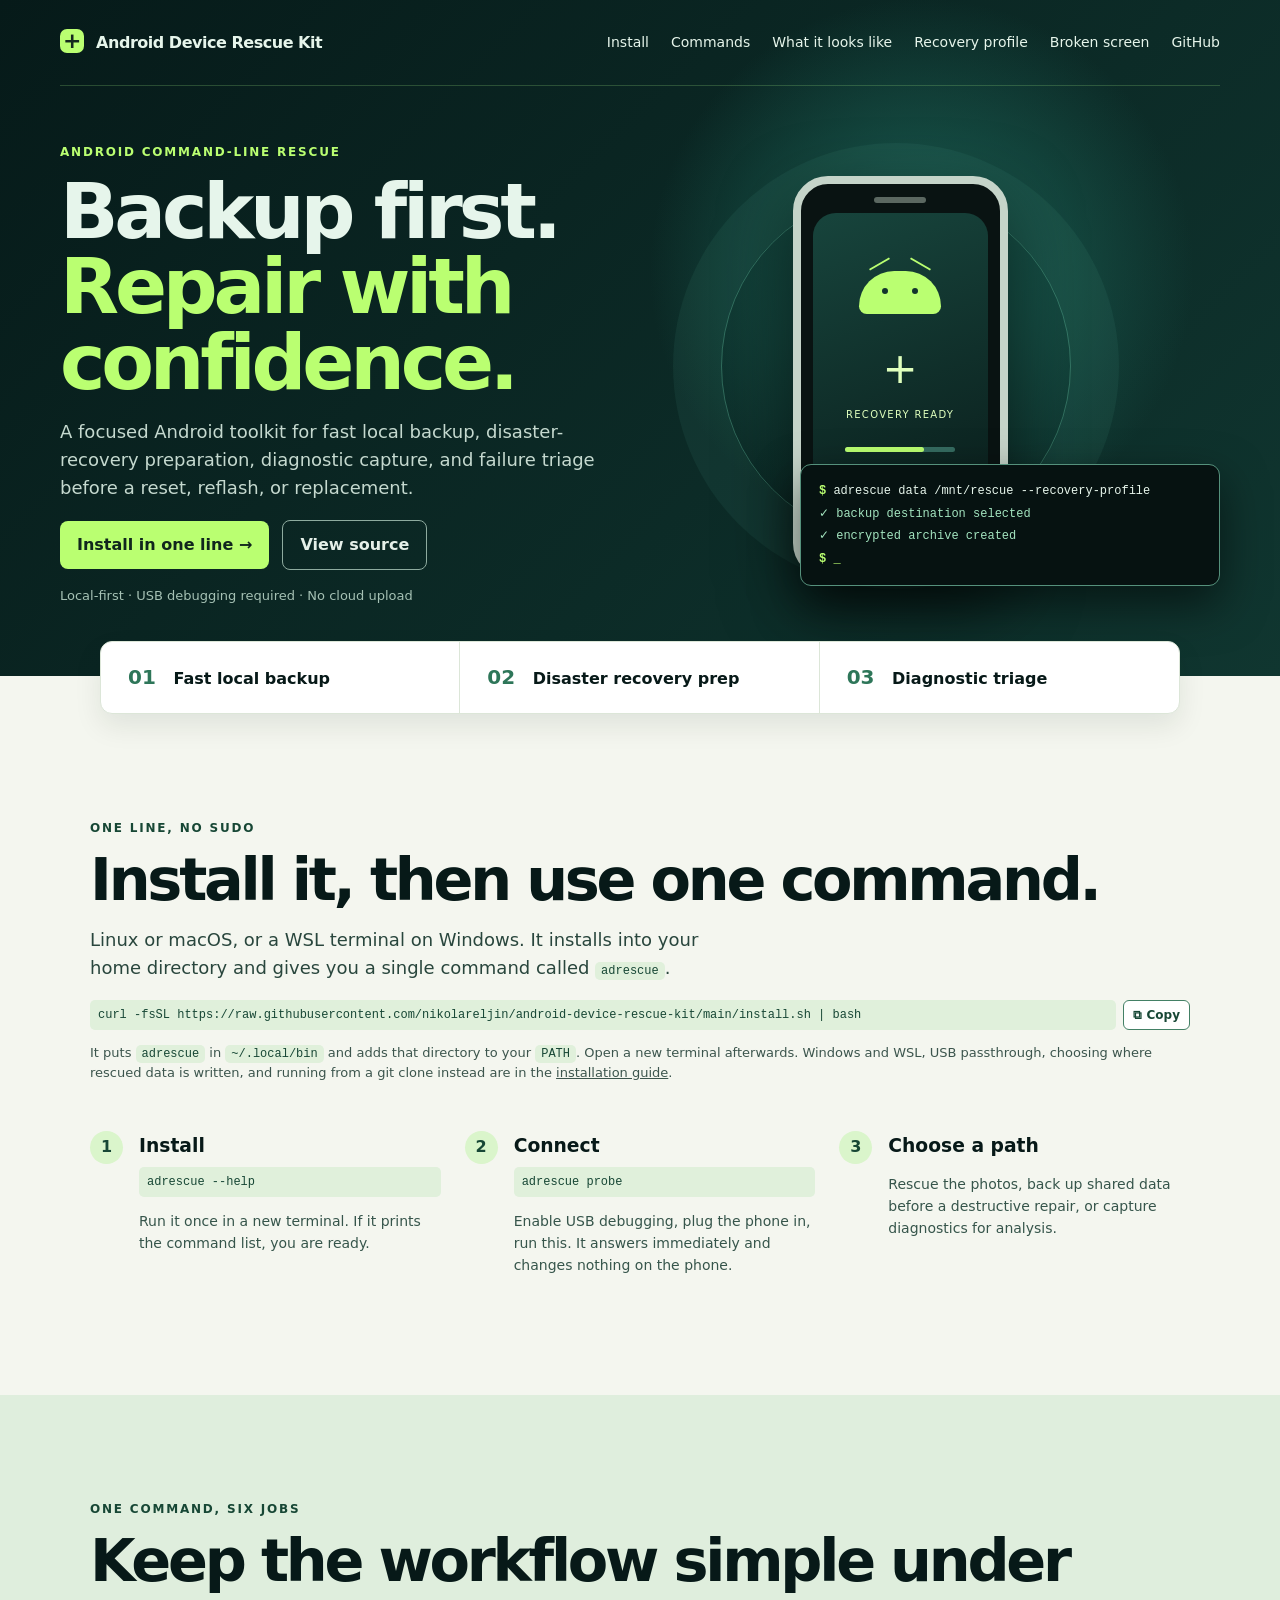
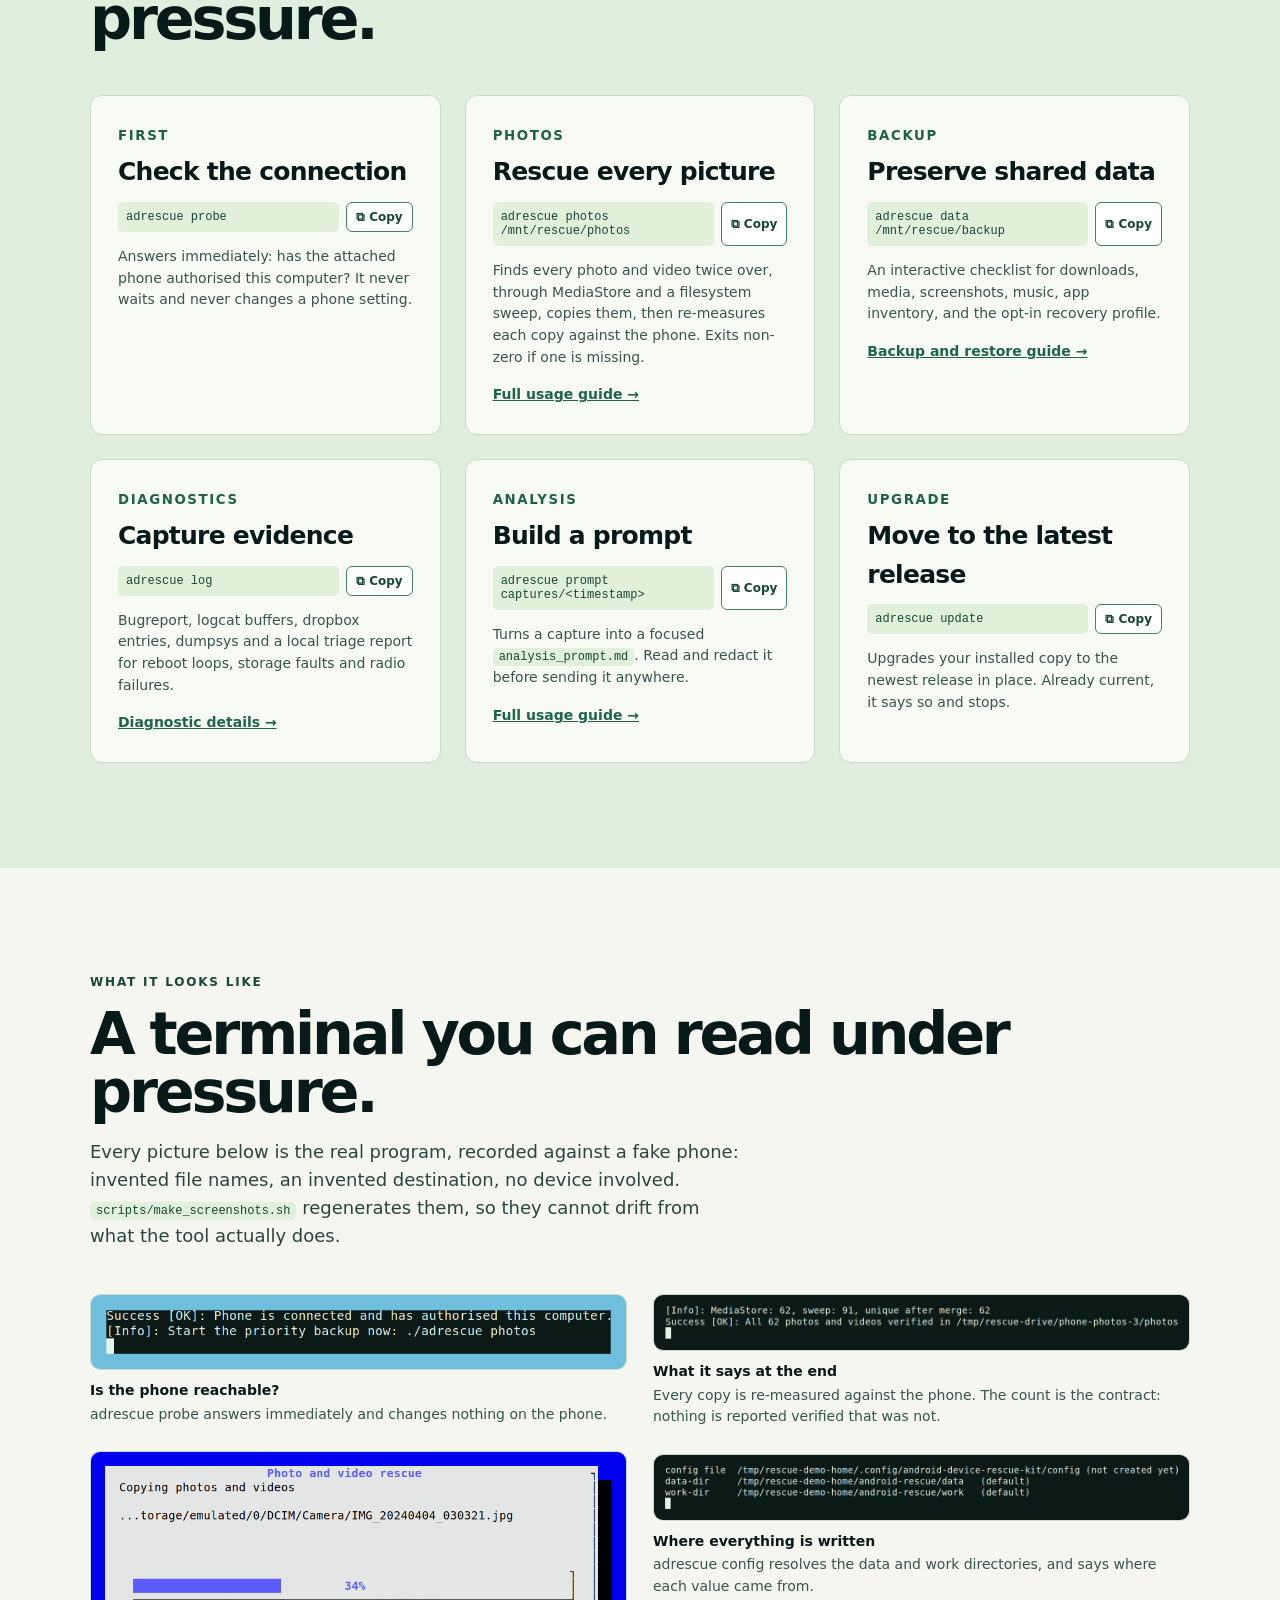
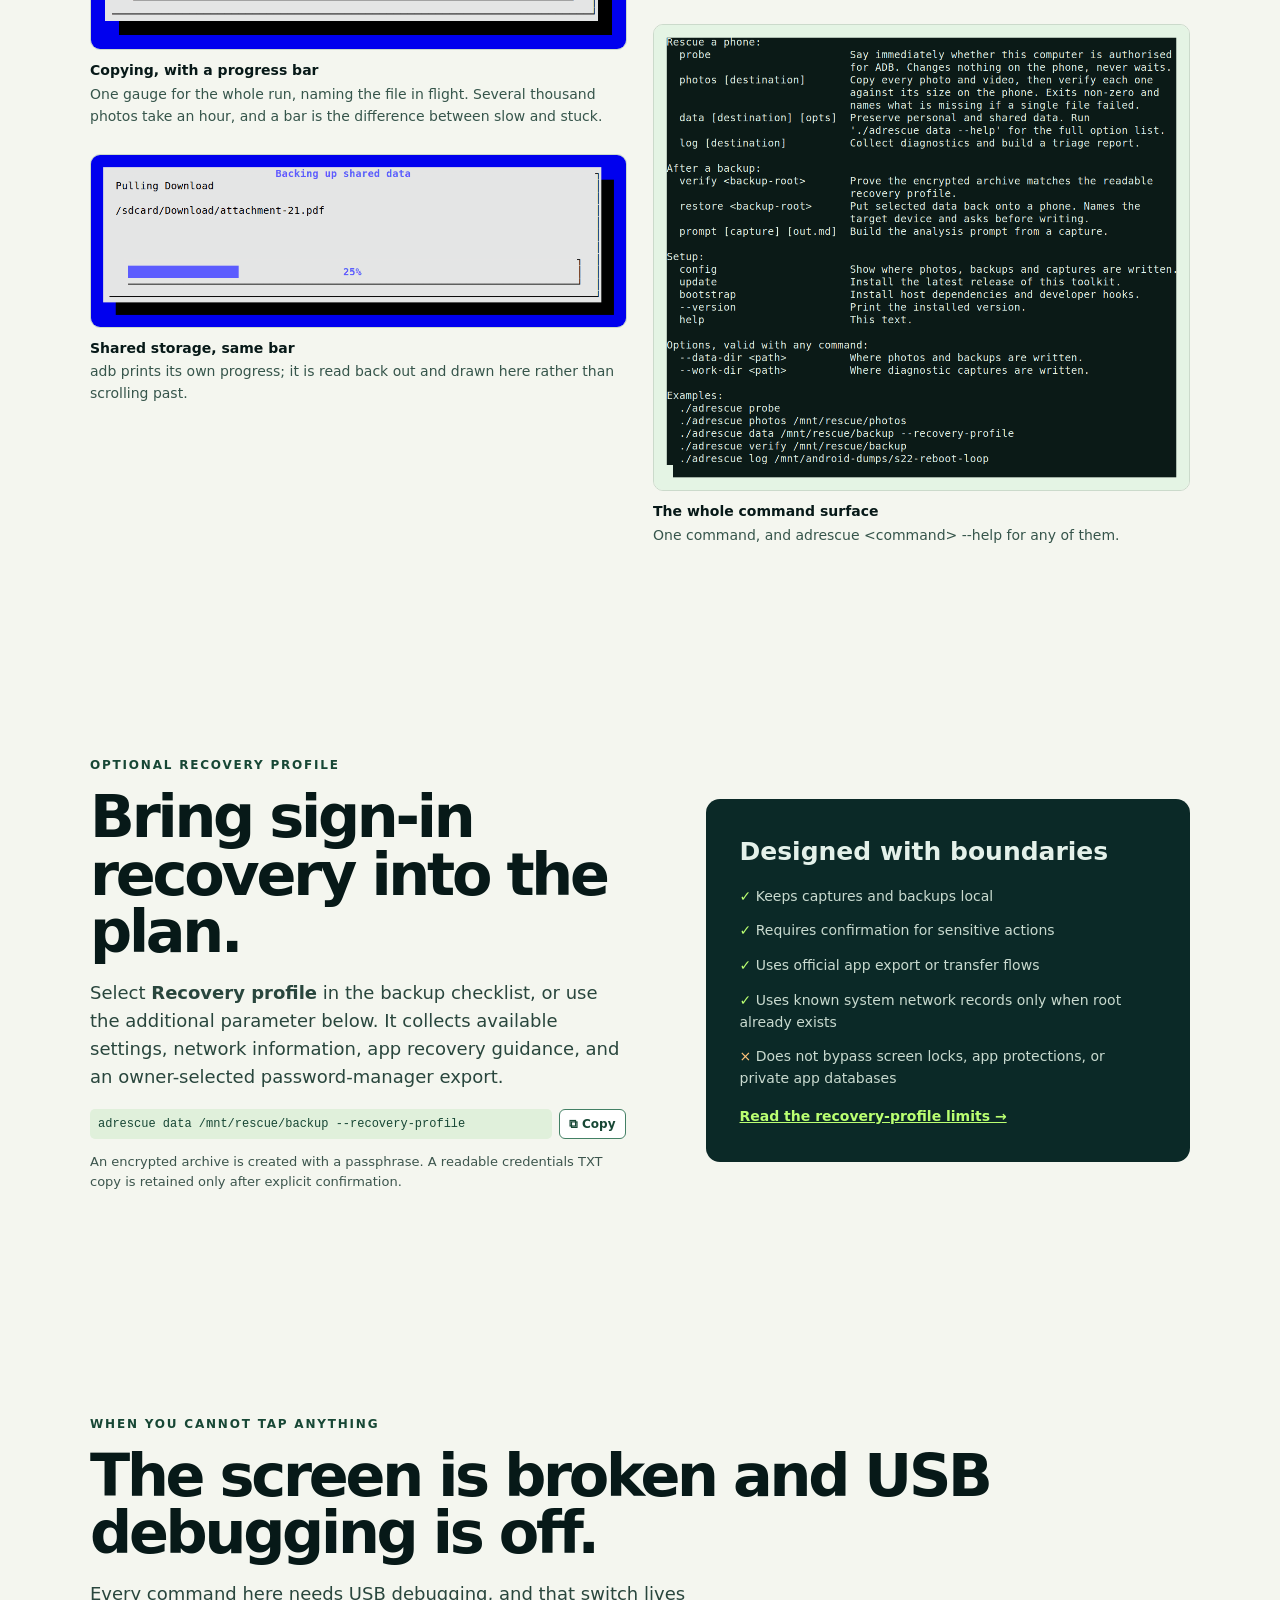
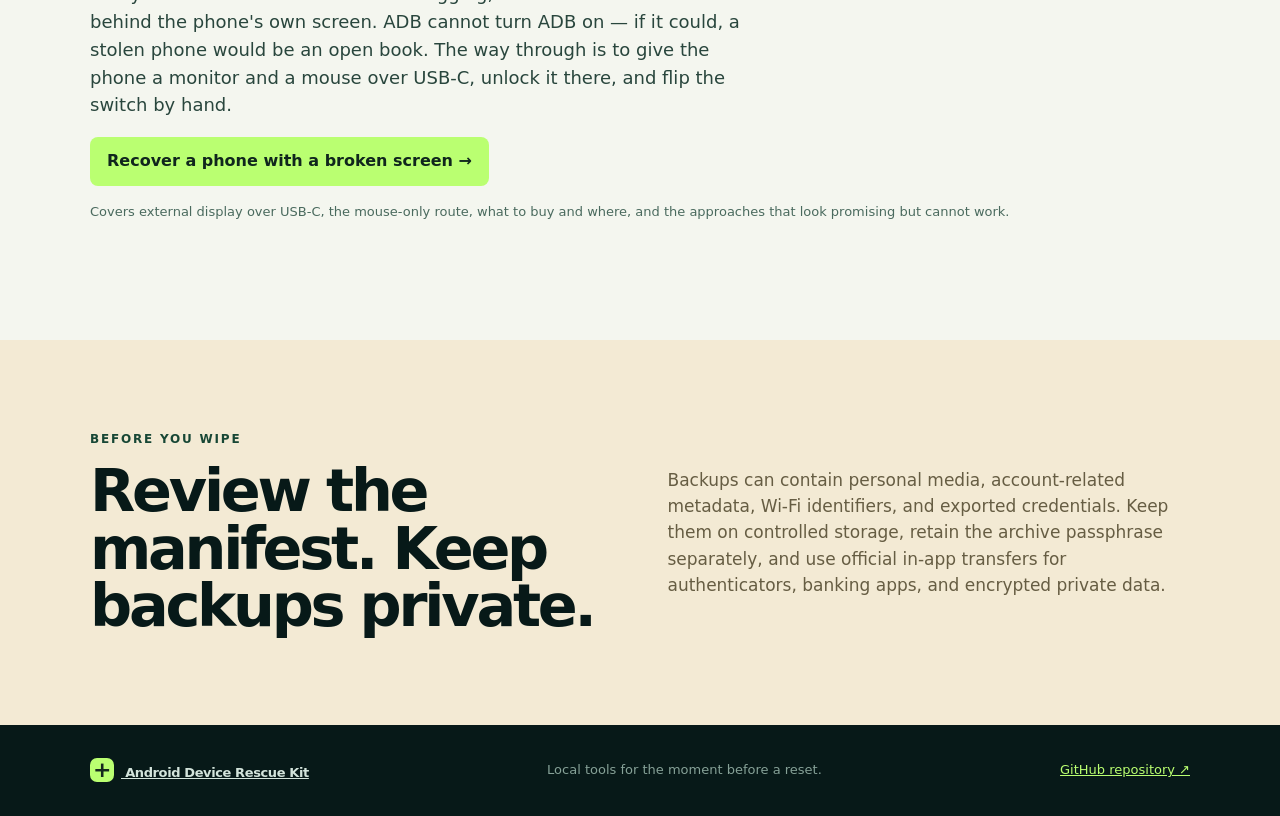
==== commit cb39de1a: "docs: screenshots of the real tool, driven by a fake phone The site described the tool without ever " ====
--- a/docs/index.html
+++ b/docs/index.html
@@ -10,7 +10,7 @@
 </head>
 <body>
   <header class="hero" id="top">
-    <nav><a class="brand" href="#top"><b>+</b> Android Device Rescue Kit</a><div><a href="#install">Install</a><a href="#commands">Commands</a><a href="#recovery">Recovery profile</a><a href="cracked-screen.html">Broken screen</a><a href="https://github.com/nikolareljin/android-device-rescue-kit">GitHub</a></div></nav>
+    <nav><a class="brand" href="#top"><b>+</b> Android Device Rescue Kit</a><div><a href="#install">Install</a><a href="#commands">Commands</a><a href="#screens">What it looks like</a><a href="#recovery">Recovery profile</a><a href="cracked-screen.html">Broken screen</a><a href="https://github.com/nikolareljin/android-device-rescue-kit">GitHub</a></div></nav>
     <div class="hero-grid">
       <div>
         <p class="eyebrow">ANDROID COMMAND-LINE RESCUE</p>
@@ -29,6 +29,7 @@
     <section class="metrics"><div><b>01</b> Fast local backup</div><div><b>02</b> Disaster recovery prep</div><div><b>03</b> Diagnostic triage</div></section>
     <section class="section" id="install"><p class="eyebrow">ONE LINE, NO SUDO</p><h2>Install it, then use one command.</h2><p class="intro">Linux or macOS, or a WSL terminal on Windows. It installs into your home directory and gives you a single command called <code>adrescue</code>.</p><div class="command"><code>curl -fsSL https://raw.githubusercontent.com/nikolareljin/android-device-rescue-kit/main/install.sh | bash</code><button class="copy" type="button" data-copy="curl -fsSL https://raw.githubusercontent.com/nikolareljin/android-device-rescue-kit/main/install.sh | bash" aria-label="Copy the install command">⧉ Copy</button></div><p class="dark quiet">It puts <code>adrescue</code> in <code>~/.local/bin</code> and adds that directory to your <code>PATH</code>. Open a new terminal afterwards. Windows and WSL, USB passthrough, choosing where rescued data is written, and running from a git clone instead are in the <a href="https://github.com/nikolareljin/android-device-rescue-kit/blob/main/docs/installation.md">installation guide</a>.</p><div class="steps"><article><b>1</b><h3>Install</h3><code>adrescue --help</code><p>Run it once in a new terminal. If it prints the command list, you are ready.</p></article><article><b>2</b><h3>Connect</h3><code>adrescue probe</code><p>Enable USB debugging, plug the phone in, run this. It answers immediately and changes nothing on the phone.</p></article><article><b>3</b><h3>Choose a path</h3><p>Rescue the photos, back up shared data before a destructive repair, or capture diagnostics for analysis.</p></article></div></section>
     <section class="section pale" id="commands"><p class="eyebrow">ONE COMMAND, SIX JOBS</p><h2>Keep the workflow simple under pressure.</h2><div class="cards"><article><small>FIRST</small><h3>Check the connection</h3><div class="command"><code>adrescue probe</code><button class="copy" type="button" data-copy="adrescue probe" aria-label="Copy the probe command">⧉ Copy</button></div><p>Answers immediately: has the attached phone authorised this computer? It never waits and never changes a phone setting.</p></article><article><small>PHOTOS</small><h3>Rescue every picture</h3><div class="command"><code>adrescue photos /mnt/rescue/photos</code><button class="copy" type="button" data-copy="adrescue photos /mnt/rescue/photos" aria-label="Copy the photo rescue command">⧉ Copy</button></div><p>Finds every photo and video twice over, through MediaStore and a filesystem sweep, copies them, then re-measures each copy against the phone. Exits non-zero if one is missing.</p><a href="https://github.com/nikolareljin/android-device-rescue-kit/blob/main/docs/usage.md">Full usage guide →</a></article><article><small>BACKUP</small><h3>Preserve shared data</h3><div class="command"><code>adrescue data /mnt/rescue/backup</code><button class="copy" type="button" data-copy="adrescue data /mnt/rescue/backup" aria-label="Copy the backup command">⧉ Copy</button></div><p>An interactive checklist for downloads, media, screenshots, music, app inventory, and the opt-in recovery profile.</p><a href="https://github.com/nikolareljin/android-device-rescue-kit/blob/main/docs/backup_restore.md">Backup and restore guide →</a></article><article><small>DIAGNOSTICS</small><h3>Capture evidence</h3><div class="command"><code>adrescue log</code><button class="copy" type="button" data-copy="adrescue log" aria-label="Copy the diagnostic command">⧉ Copy</button></div><p>Bugreport, logcat buffers, dropbox entries, dumpsys and a local triage report for reboot loops, storage faults and radio failures.</p><a href="https://github.com/nikolareljin/android-device-rescue-kit/blob/main/docs/android_dumping.md">Diagnostic details →</a></article><article><small>ANALYSIS</small><h3>Build a prompt</h3><div class="command"><code>adrescue prompt captures/&lt;timestamp&gt;</code><button class="copy" type="button" data-copy="adrescue prompt captures/&lt;timestamp&gt;" aria-label="Copy the analysis prompt command">⧉ Copy</button></div><p>Turns a capture into a focused <code>analysis_prompt.md</code>. Read and redact it before sending it anywhere.</p><a href="https://github.com/nikolareljin/android-device-rescue-kit/blob/main/docs/usage.md">Full usage guide →</a></article><article><small>UPGRADE</small><h3>Move to the latest release</h3><div class="command"><code>adrescue update</code><button class="copy" type="button" data-copy="adrescue update" aria-label="Copy the update command">⧉ Copy</button></div><p>Upgrades your installed copy to the newest release in place. Already current, it says so and stops.</p></article></div></section>
+    <section class="section" id="screens"><p class="eyebrow">WHAT IT LOOKS LIKE</p><h2>A terminal you can read under pressure.</h2><p class="intro">Every picture below is the real program, recorded against a fake phone: invented file names, an invented destination, no device involved. <code>scripts/make_screenshots.sh</code> regenerates them, so they cannot drift from what the tool actually does.</p><div class="shots"><figure><img src="assets/screenshots/01-probe.png" alt="Is the phone reachable?" loading="lazy" width="1396" height="868"><figcaption><b>Is the phone reachable?</b> adrescue probe answers immediately and changes nothing on the phone.</figcaption></figure><figure><img src="assets/screenshots/02-photos-copying.png" alt="Copying, with a progress bar" loading="lazy" width="1396" height="868"><figcaption><b>Copying, with a progress bar</b> One gauge for the whole run, naming the file in flight. Several thousand photos take an hour, and a bar is the difference between slow and stuck.</figcaption></figure><figure><img src="assets/screenshots/05-shared-data.png" alt="Shared storage, same bar" loading="lazy" width="1396" height="868"><figcaption><b>Shared storage, same bar</b> adb prints its own progress; it is read back out and drawn here rather than scrolling past.</figcaption></figure><figure><img src="assets/screenshots/04-photos-summary.png" alt="What it says at the end" loading="lazy" width="1396" height="868"><figcaption><b>What it says at the end</b> Every copy is re-measured against the phone. The count is the contract: nothing is reported verified that was not.</figcaption></figure><figure><img src="assets/screenshots/03-where-it-goes.png" alt="Where everything is written" loading="lazy" width="1396" height="868"><figcaption><b>Where everything is written</b> adrescue config resolves the data and work directories, and says where each value came from.</figcaption></figure><figure><img src="assets/screenshots/06-help.png" alt="The whole command surface" loading="lazy" width="1396" height="868"><figcaption><b>The whole command surface</b> One command, and adrescue &lt;command&gt; --help for any of them.</figcaption></figure></div></section>
     <section class="section recovery" id="recovery"><div><p class="eyebrow">OPTIONAL RECOVERY PROFILE</p><h2>Bring sign-in recovery into the plan.</h2><p class="intro">Select <b>Recovery profile</b> in the backup checklist, or use the additional parameter below. It collects available settings, network information, app recovery guidance, and an owner-selected password-manager export.</p><div class="command"><code>adrescue data /mnt/rescue/backup --recovery-profile</code><button class="copy" type="button" data-copy="adrescue data /mnt/rescue/backup --recovery-profile" aria-label="Copy recovery profile command">⧉ Copy</button></div><p class="quiet dark">An encrypted archive is created with a passphrase. A readable credentials TXT copy is retained only after explicit confirmation.</p></div><aside><h3>Designed with boundaries</h3><ul><li>✓ Keeps captures and backups local</li><li>✓ Requires confirmation for sensitive actions</li><li>✓ Uses official app export or transfer flows</li><li>✓ Uses known system network records only when root already exists</li><li class="no">× Does not bypass screen locks, app protections, or private app databases</li></ul><a href="https://github.com/nikolareljin/android-device-rescue-kit/blob/main/docs/backup_restore.md">Read the recovery-profile limits →</a></aside></section>
     <section class="section" id="broken"><p class="eyebrow">WHEN YOU CANNOT TAP ANYTHING</p><h2>The screen is broken and USB debugging is off.</h2><p class="intro">Every command here needs USB debugging, and that switch lives behind the phone's own screen. ADB cannot turn ADB on — if it could, a stolen phone would be an open book. The way through is to give the phone a monitor and a mouse over USB-C, unlock it there, and flip the switch by hand.</p><p><a class="button" href="cracked-screen.html">Recover a phone with a broken screen →</a></p><p class="quiet">Covers external display over USB-C, the mouse-only route, what to buy and where, and the approaches that look promising but cannot work.</p></section>
 
--- a/docs/assets/site.css
+++ b/docs/assets/site.css
@@ -1 +1 @@
-:root{--ink:#071918;--deep:#0b2927;--lime:#baff71;--paper:#f4f6ef;--soft:#dfeedd;--muted:#36554b;--section-accent:#174735;--intro:#29463d}*{box-sizing:border-box}html{scroll-behavior:smooth}body{margin:0;color:var(--ink);background:var(--paper);font:16px/1.55 Inter,system-ui,sans-serif}a{color:inherit}.hero{color:#e6f5eb;background:radial-gradient(circle at 72% 40%,#1c6558,transparent 27%),linear-gradient(135deg,#061a19,#103630);padding:0 max(24px,calc((100vw - 1160px)/2));overflow:hidden}nav{height:86px;display:flex;align-items:center;justify-content:space-between;border-bottom:1px solid #91d67a40;gap:20px}nav div{display:flex;gap:22px;font-size:14px}nav a{text-decoration:none}.brand{font-weight:800;letter-spacing:-.03em}.brand b{display:inline-grid;place-items:center;width:24px;height:24px;border-radius:7px;color:#15281e;background:var(--lime);font-size:22px;line-height:1;margin-right:7px}.hero-grid{min-height:590px;display:grid;grid-template-columns:1fr 1fr;gap:50px;align-items:center}.eyebrow{color:var(--section-accent);font-size:12px;font-weight:800;letter-spacing:.15em;margin:0 0 13px}.hero .eyebrow{color:var(--lime)}h1,h2{letter-spacing:-.055em;line-height:.98;margin:0}h1{font-size:clamp(52px,6vw,86px)}h1 span{color:var(--lime)}h2{font-size:clamp(38px,4.6vw,62px)}.lede{font-size:18px;max-width:650px;color:#c5d9cf}.intro{font-size:18px;max-width:650px;color:var(--intro)}.button{display:inline-block;text-decoration:none;background:var(--lime);color:#10261d;padding:12px 17px;border-radius:8px;font-weight:800;margin-right:8px}.outline{border:1px solid #8eab9f;background:transparent;color:#e5f0e9}.quiet{font-size:13px;color:#4a6a5e}.hero .quiet{color:#a5c1b4}.scene{height:410px;position:relative}.rings{position:absolute;width:350px;height:350px;left:10%;top:15px;border:1px solid #75dcb755;border-radius:50%;box-shadow:0 0 0 48px #75dcb710}.phone{position:absolute;z-index:2;left:23%;top:0;width:215px;height:402px;padding:12px;border:8px solid #c5d4c9;border-radius:35px;background:#091312;box-shadow:0 25px 70px #0009}.phone>i{display:block;width:52px;height:6px;border-radius:4px;background:#5b6861;margin:1px auto 10px}.screen{height:333px;border-radius:23px;background:linear-gradient(160deg,#17443c,#091b19);text-align:center;padding-top:58px;color:#dfffbd}.bot{position:relative;width:82px;height:43px;margin:auto;background:var(--lime);border-radius:45px 45px 10px 10px}.bot:before,.bot:after{content:"";position:absolute;width:23px;height:2px;background:var(--lime);top:-8px}.bot:before{left:9px;transform:rotate(-30deg)}.bot:after{right:9px;transform:rotate(30deg)}.bot em{position:absolute;top:17px;width:6px;height:6px;border-radius:50%;background:#12332d}.bot em:first-child{left:23px}.bot em:last-child{right:23px}.screen strong{display:block;font-size:42px;font-weight:300;margin:22px 0 0}.screen small{font-size:10px;letter-spacing:.13em}.bar{width:110px;height:5px;margin:21px auto;border-radius:4px;background:#356b60}.bar:after{content:"";display:block;width:72%;height:100%;border-radius:4px;background:var(--lime)}.terminal{position:absolute;z-index:3;right:0;bottom:0;width:min(420px,80vw);padding:14px 18px;border:1px solid #55917c;border-radius:11px;background:#061211;box-shadow:0 18px 45px #0008;font:12px/1.7 ui-monospace,monospace}.terminal p{margin:2px 0}.terminal b,.terminal .cursor{color:var(--lime)}.ok{color:#a3e4bf}.cursor{animation:blink 1s step-end infinite}@keyframes blink{50%{opacity:0}}.metrics{position:relative;z-index:4;max-width:1080px;margin:-35px auto 0;display:grid;grid-template-columns:repeat(3,1fr);background:#fff;border:1px solid #dce6d8;border-radius:12px;overflow:hidden;box-shadow:0 12px 28px #10201916}.metrics div{padding:20px 27px;border-right:1px solid #dce6d8;font-weight:700}.metrics div:last-child{border:0}.metrics b{margin-right:12px;color:#2e7659;font-size:20px}.section{max-width:1100px;margin:auto;padding:105px 0}div.steps,.cards{display:grid;grid-template-columns:repeat(3,1fr);gap:24px;margin-top:48px}.steps article{position:relative;padding-left:49px}.steps article b{position:absolute;left:0;display:grid;place-items:center;width:33px;height:33px;border-radius:50%;background:#daf5cb;color:#174735}.steps article h3{margin:0 0 7px}.steps article p,.cards p{font-size:14px;color:var(--muted)}ol.steps{list-style:none;counter-reset:step;max-width:760px;margin:30px 0 0;padding:0}ol.steps>li{position:relative;counter-increment:step;margin:0 0 17px;padding-left:49px}ol.steps>li:last-child{margin-bottom:0}ol.steps>li:before{content:counter(step);position:absolute;left:0;top:-4px;display:grid;place-items:center;width:33px;height:33px;border-radius:50%;background:#daf5cb;color:#174735;font-weight:800;font-size:14px;line-height:1}ol.steps>li>b{color:var(--section-accent)}code,pre{font:12px ui-monospace,monospace}code{background:#e0f0db;color:#174735;padding:2px 6px;border-radius:5px;word-break:break-word}.command{display:flex;align-items:stretch;gap:7px;margin-top:10px}.command code{flex:1;display:block;padding:8px;overflow:auto}.copy{border:1px solid #438065;border-radius:6px;background:#fff;color:#174735;padding:6px 9px;font:700 12px/1 system-ui,sans-serif;cursor:pointer;white-space:nowrap}.copy:hover,.copy:focus-visible{background:#174735;color:#fff;outline:2px solid #174735;outline-offset:2px}.pale{max-width:none;padding-left:max(24px,calc((100vw - 1100px)/2));padding-right:max(24px,calc((100vw - 1100px)/2));background:var(--soft)}.steps article>code{display:block;margin:7px 0;padding:8px;overflow:auto}.cards article{padding:27px;background:#f8faf4;border:1px solid #cbdacb;border-radius:12px}.cards small{color:#1e6247;font-weight:800;letter-spacing:.12em}.cards h3{font-size:25px;letter-spacing:-.03em;margin:5px 0 8px}.cards a,aside a{color:#1d644b;font-size:14px;font-weight:800}.recovery{display:grid;grid-template-columns:1.05fr .95fr;gap:80px;align-items:center}.dark{color:#3c554d}pre{padding:18px;background:#092720;color:#dfffbd;border-radius:8px;overflow:auto}pre span{color:var(--lime)}aside{padding:34px;background:var(--deep);color:#e4f1ea;border-radius:14px}aside h3{font-size:25px;margin:0}aside ul{list-style:none;padding:0;color:#c9dacf;font-size:14px}aside li{margin:13px 0}aside li:first-letter{color:var(--lime)}aside .no:first-letter{color:#ffc37a}aside a{color:var(--lime)}.warning{display:grid;grid-template-columns:1fr 1fr;gap:55px;align-items:center;padding:90px max(24px,calc((100vw - 1100px)/2));background:#f3ead4}.warning p:last-child{color:#665d43;font-size:17px}footer{display:flex;justify-content:space-between;gap:18px;align-items:center;padding:33px max(24px,calc((100vw - 1100px)/2));background:#071918;color:#d3e4db;font-size:13px}footer span{color:#86a197}footer>a:last-child{color:var(--lime)}@media(max-width:800px){nav div{display:none}.hero-grid,.recovery{grid-template-columns:1fr;padding:55px 0}.scene{height:360px}.phone{left:8%}.metrics,div.steps,.cards,.warning{grid-template-columns:1fr}.metrics{margin:0;border-radius:0}.metrics div{border-right:0;border-bottom:1px solid #dce6d8}.section,.pale,.warning{padding:70px 24px}.warning{gap:18px}.command{align-items:stretch}.copy{padding:7px}footer{display:block}footer>*{display:block;margin:12px 0}}
+:root{--ink:#071918;--deep:#0b2927;--lime:#baff71;--paper:#f4f6ef;--soft:#dfeedd;--muted:#36554b;--section-accent:#174735;--intro:#29463d}*{box-sizing:border-box}html{scroll-behavior:smooth}body{margin:0;color:var(--ink);background:var(--paper);font:16px/1.55 Inter,system-ui,sans-serif}a{color:inherit}.hero{color:#e6f5eb;background:radial-gradient(circle at 72% 40%,#1c6558,transparent 27%),linear-gradient(135deg,#061a19,#103630);padding:0 max(24px,calc((100vw - 1160px)/2));overflow:hidden}nav{height:86px;display:flex;align-items:center;justify-content:space-between;border-bottom:1px solid #91d67a40;gap:20px}nav div{display:flex;gap:22px;font-size:14px}nav a{text-decoration:none}.brand{font-weight:800;letter-spacing:-.03em}.brand b{display:inline-grid;place-items:center;width:24px;height:24px;border-radius:7px;color:#15281e;background:var(--lime);font-size:22px;line-height:1;margin-right:7px}.hero-grid{min-height:590px;display:grid;grid-template-columns:1fr 1fr;gap:50px;align-items:center}.eyebrow{color:var(--section-accent);font-size:12px;font-weight:800;letter-spacing:.15em;margin:0 0 13px}.hero .eyebrow{color:var(--lime)}h1,h2{letter-spacing:-.055em;line-height:.98;margin:0}h1{font-size:clamp(52px,6vw,86px)}h1 span{color:var(--lime)}h2{font-size:clamp(38px,4.6vw,62px)}.lede{font-size:18px;max-width:650px;color:#c5d9cf}.intro{font-size:18px;max-width:650px;color:var(--intro)}.button{display:inline-block;text-decoration:none;background:var(--lime);color:#10261d;padding:12px 17px;border-radius:8px;font-weight:800;margin-right:8px}.outline{border:1px solid #8eab9f;background:transparent;color:#e5f0e9}.quiet{font-size:13px;color:#4a6a5e}.hero .quiet{color:#a5c1b4}.scene{height:410px;position:relative}.rings{position:absolute;width:350px;height:350px;left:10%;top:15px;border:1px solid #75dcb755;border-radius:50%;box-shadow:0 0 0 48px #75dcb710}.phone{position:absolute;z-index:2;left:23%;top:0;width:215px;height:402px;padding:12px;border:8px solid #c5d4c9;border-radius:35px;background:#091312;box-shadow:0 25px 70px #0009}.phone>i{display:block;width:52px;height:6px;border-radius:4px;background:#5b6861;margin:1px auto 10px}.screen{height:333px;border-radius:23px;background:linear-gradient(160deg,#17443c,#091b19);text-align:center;padding-top:58px;color:#dfffbd}.bot{position:relative;width:82px;height:43px;margin:auto;background:var(--lime);border-radius:45px 45px 10px 10px}.bot:before,.bot:after{content:"";position:absolute;width:23px;height:2px;background:var(--lime);top:-8px}.bot:before{left:9px;transform:rotate(-30deg)}.bot:after{right:9px;transform:rotate(30deg)}.bot em{position:absolute;top:17px;width:6px;height:6px;border-radius:50%;background:#12332d}.bot em:first-child{left:23px}.bot em:last-child{right:23px}.screen strong{display:block;font-size:42px;font-weight:300;margin:22px 0 0}.screen small{font-size:10px;letter-spacing:.13em}.bar{width:110px;height:5px;margin:21px auto;border-radius:4px;background:#356b60}.bar:after{content:"";display:block;width:72%;height:100%;border-radius:4px;background:var(--lime)}.terminal{position:absolute;z-index:3;right:0;bottom:0;width:min(420px,80vw);padding:14px 18px;border:1px solid #55917c;border-radius:11px;background:#061211;box-shadow:0 18px 45px #0008;font:12px/1.7 ui-monospace,monospace}.terminal p{margin:2px 0}.terminal b,.terminal .cursor{color:var(--lime)}.ok{color:#a3e4bf}.cursor{animation:blink 1s step-end infinite}@keyframes blink{50%{opacity:0}}.metrics{position:relative;z-index:4;max-width:1080px;margin:-35px auto 0;display:grid;grid-template-columns:repeat(3,1fr);background:#fff;border:1px solid #dce6d8;border-radius:12px;overflow:hidden;box-shadow:0 12px 28px #10201916}.metrics div{padding:20px 27px;border-right:1px solid #dce6d8;font-weight:700}.metrics div:last-child{border:0}.metrics b{margin-right:12px;color:#2e7659;font-size:20px}.section{max-width:1100px;margin:auto;padding:105px 0}div.steps,.cards{display:grid;grid-template-columns:repeat(3,1fr);gap:24px;margin-top:48px}.steps article{position:relative;padding-left:49px}.steps article b{position:absolute;left:0;display:grid;place-items:center;width:33px;height:33px;border-radius:50%;background:#daf5cb;color:#174735}.steps article h3{margin:0 0 7px}.steps article p,.cards p{font-size:14px;color:var(--muted)}ol.steps{list-style:none;counter-reset:step;max-width:760px;margin:30px 0 0;padding:0}ol.steps>li{position:relative;counter-increment:step;margin:0 0 17px;padding-left:49px}ol.steps>li:last-child{margin-bottom:0}ol.steps>li:before{content:counter(step);position:absolute;left:0;top:-4px;display:grid;place-items:center;width:33px;height:33px;border-radius:50%;background:#daf5cb;color:#174735;font-weight:800;font-size:14px;line-height:1}ol.steps>li>b{color:var(--section-accent)}code,pre{font:12px ui-monospace,monospace}code{background:#e0f0db;color:#174735;padding:2px 6px;border-radius:5px;word-break:break-word}.command{display:flex;align-items:stretch;gap:7px;margin-top:10px}.command code{flex:1;display:block;padding:8px;overflow:auto}.copy{border:1px solid #438065;border-radius:6px;background:#fff;color:#174735;padding:6px 9px;font:700 12px/1 system-ui,sans-serif;cursor:pointer;white-space:nowrap}.copy:hover,.copy:focus-visible{background:#174735;color:#fff;outline:2px solid #174735;outline-offset:2px}.pale{max-width:none;padding-left:max(24px,calc((100vw - 1100px)/2));padding-right:max(24px,calc((100vw - 1100px)/2));background:var(--soft)}.steps article>code{display:block;margin:7px 0;padding:8px;overflow:auto}.cards article{padding:27px;background:#f8faf4;border:1px solid #cbdacb;border-radius:12px}.cards small{color:#1e6247;font-weight:800;letter-spacing:.12em}.cards h3{font-size:25px;letter-spacing:-.03em;margin:5px 0 8px}.cards a,aside a{color:#1d644b;font-size:14px;font-weight:800}.recovery{display:grid;grid-template-columns:1.05fr .95fr;gap:80px;align-items:center}.dark{color:#3c554d}pre{padding:18px;background:#092720;color:#dfffbd;border-radius:8px;overflow:auto}pre span{color:var(--lime)}aside{padding:34px;background:var(--deep);color:#e4f1ea;border-radius:14px}aside h3{font-size:25px;margin:0}aside ul{list-style:none;padding:0;color:#c9dacf;font-size:14px}aside li{margin:13px 0}aside li:first-letter{color:var(--lime)}aside .no:first-letter{color:#ffc37a}aside a{color:var(--lime)}.warning{display:grid;grid-template-columns:1fr 1fr;gap:55px;align-items:center;padding:90px max(24px,calc((100vw - 1100px)/2));background:#f3ead4}.warning p:last-child{color:#665d43;font-size:17px}footer{display:flex;justify-content:space-between;gap:18px;align-items:center;padding:33px max(24px,calc((100vw - 1100px)/2));background:#071918;color:#d3e4db;font-size:13px}footer span{color:#86a197}footer>a:last-child{color:var(--lime)}@media(max-width:800px){nav div{display:none}.hero-grid,.recovery{grid-template-columns:1fr;padding:55px 0}.scene{height:360px}.phone{left:8%}.metrics,div.steps,.cards,.warning{grid-template-columns:1fr}.metrics{margin:0;border-radius:0}.metrics div{border-right:0;border-bottom:1px solid #dce6d8}.section,.pale,.warning{padding:70px 24px}.warning{gap:18px}.command{align-items:stretch}.copy{padding:7px}footer{display:block}footer>*{display:block;margin:12px 0}}.shots{column-count:2;column-gap:26px;margin-top:44px}.shots figure{margin:0 0 26px;break-inside:avoid;-webkit-column-break-inside:avoid}.shots img{display:block;width:100%;height:auto;border:1px solid #cbdacb;border-radius:10px;background:#0b1a17}.shots figcaption{margin-top:10px;font-size:14px;color:var(--muted)}.shots figcaption b{color:var(--ink);display:block;margin-bottom:2px}@media(max-width:800px){.shots{column-count:1}}
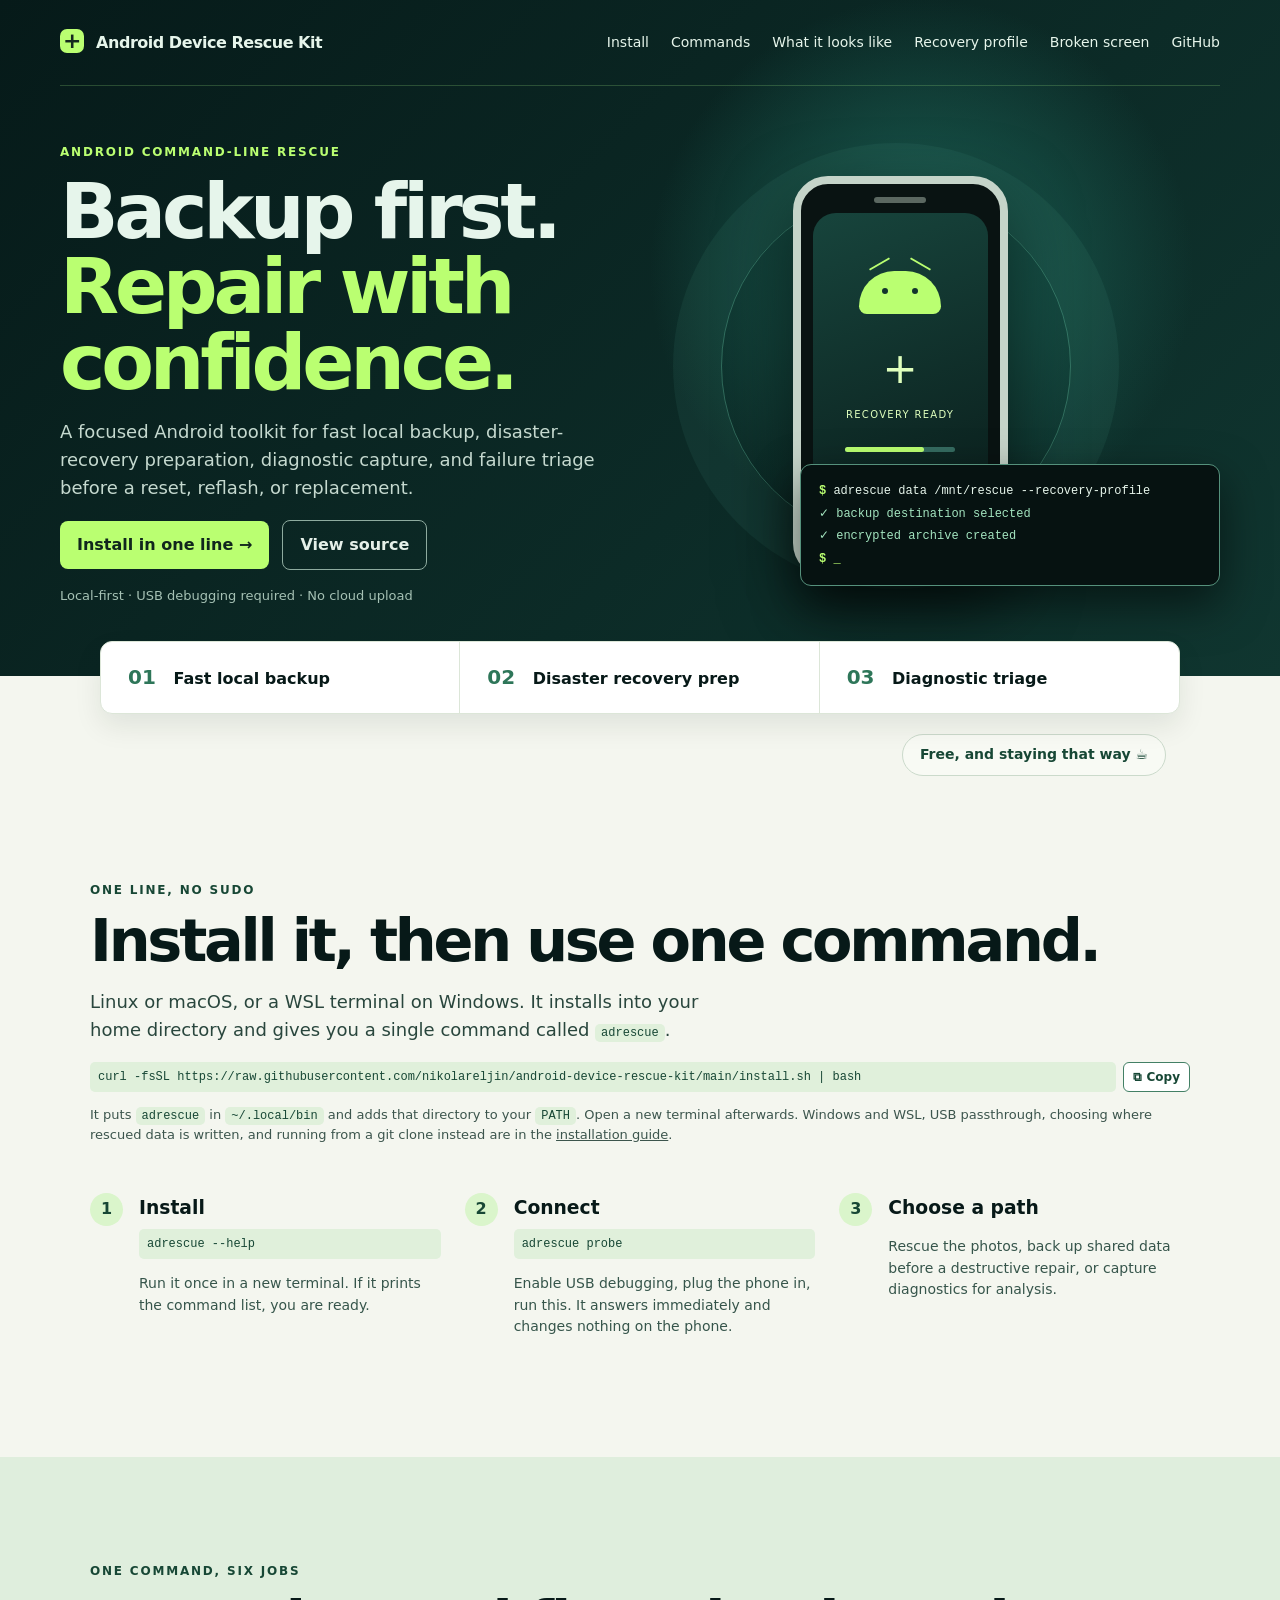
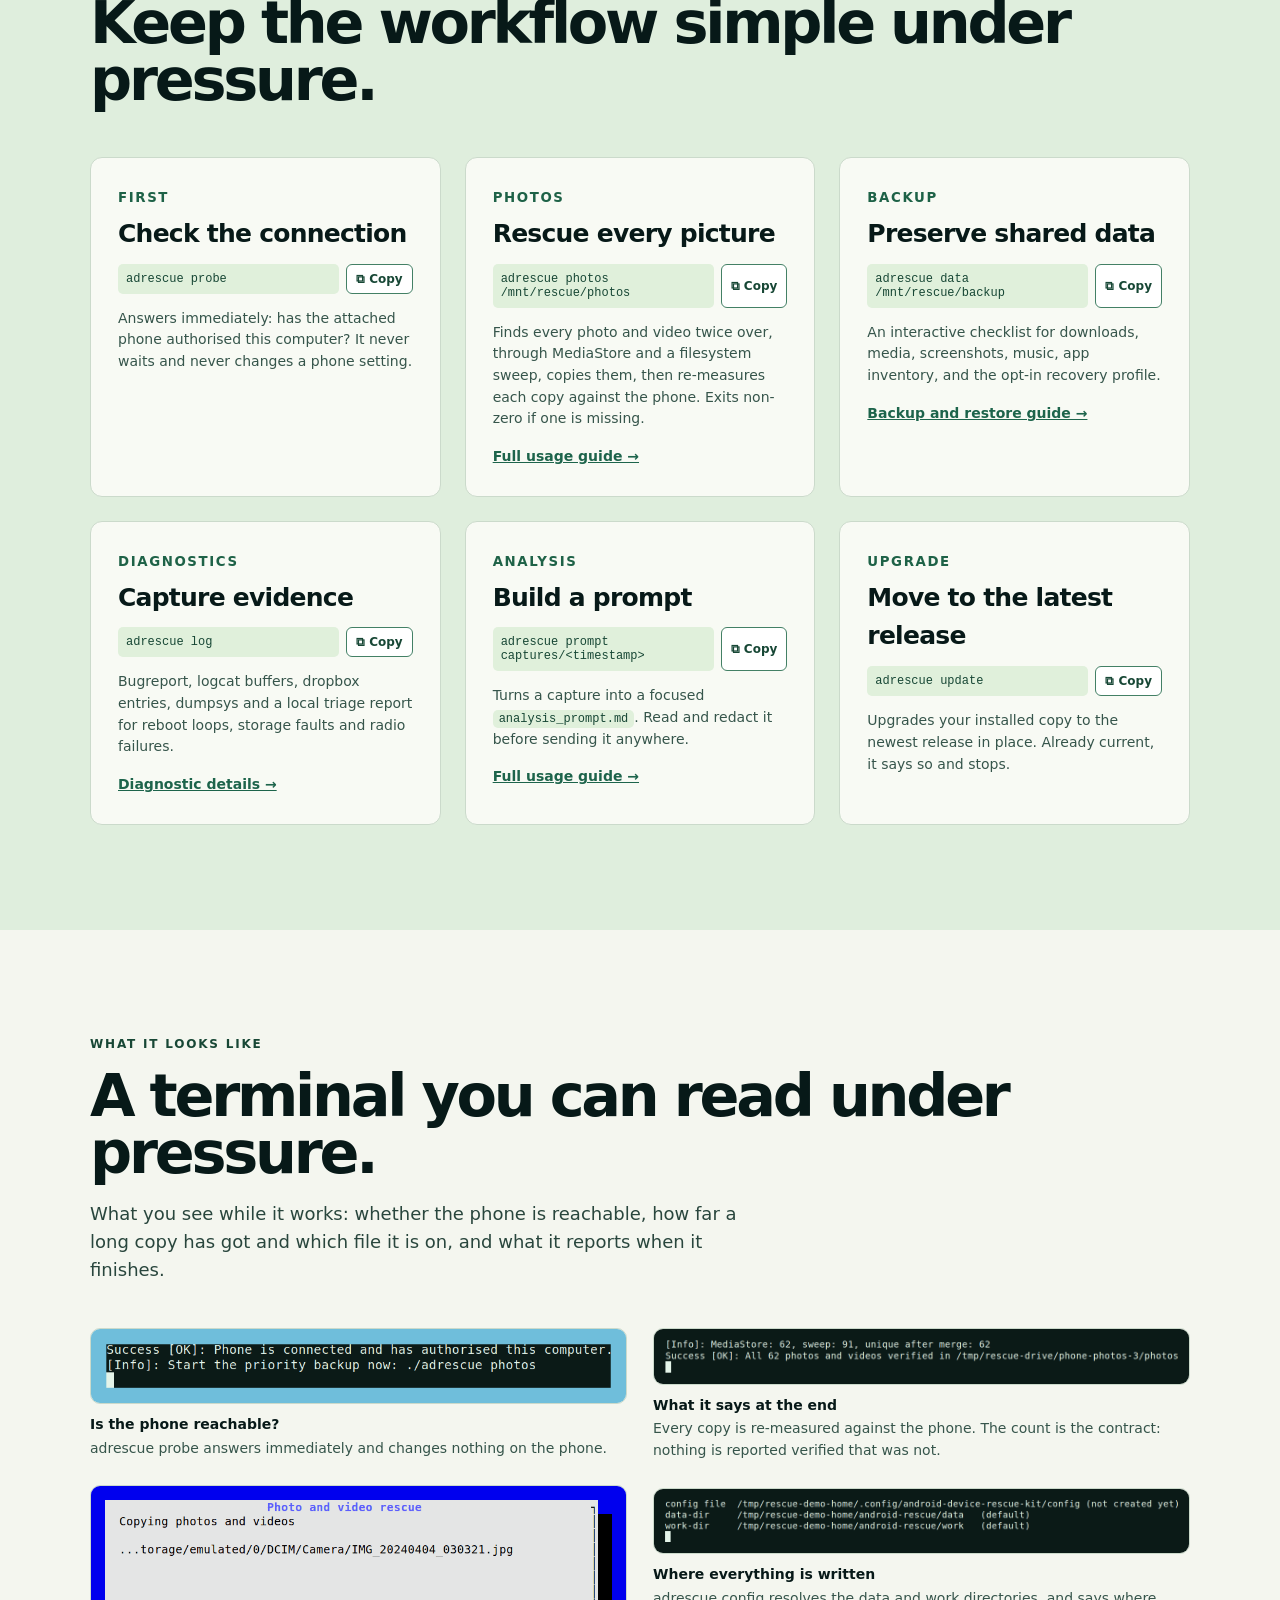
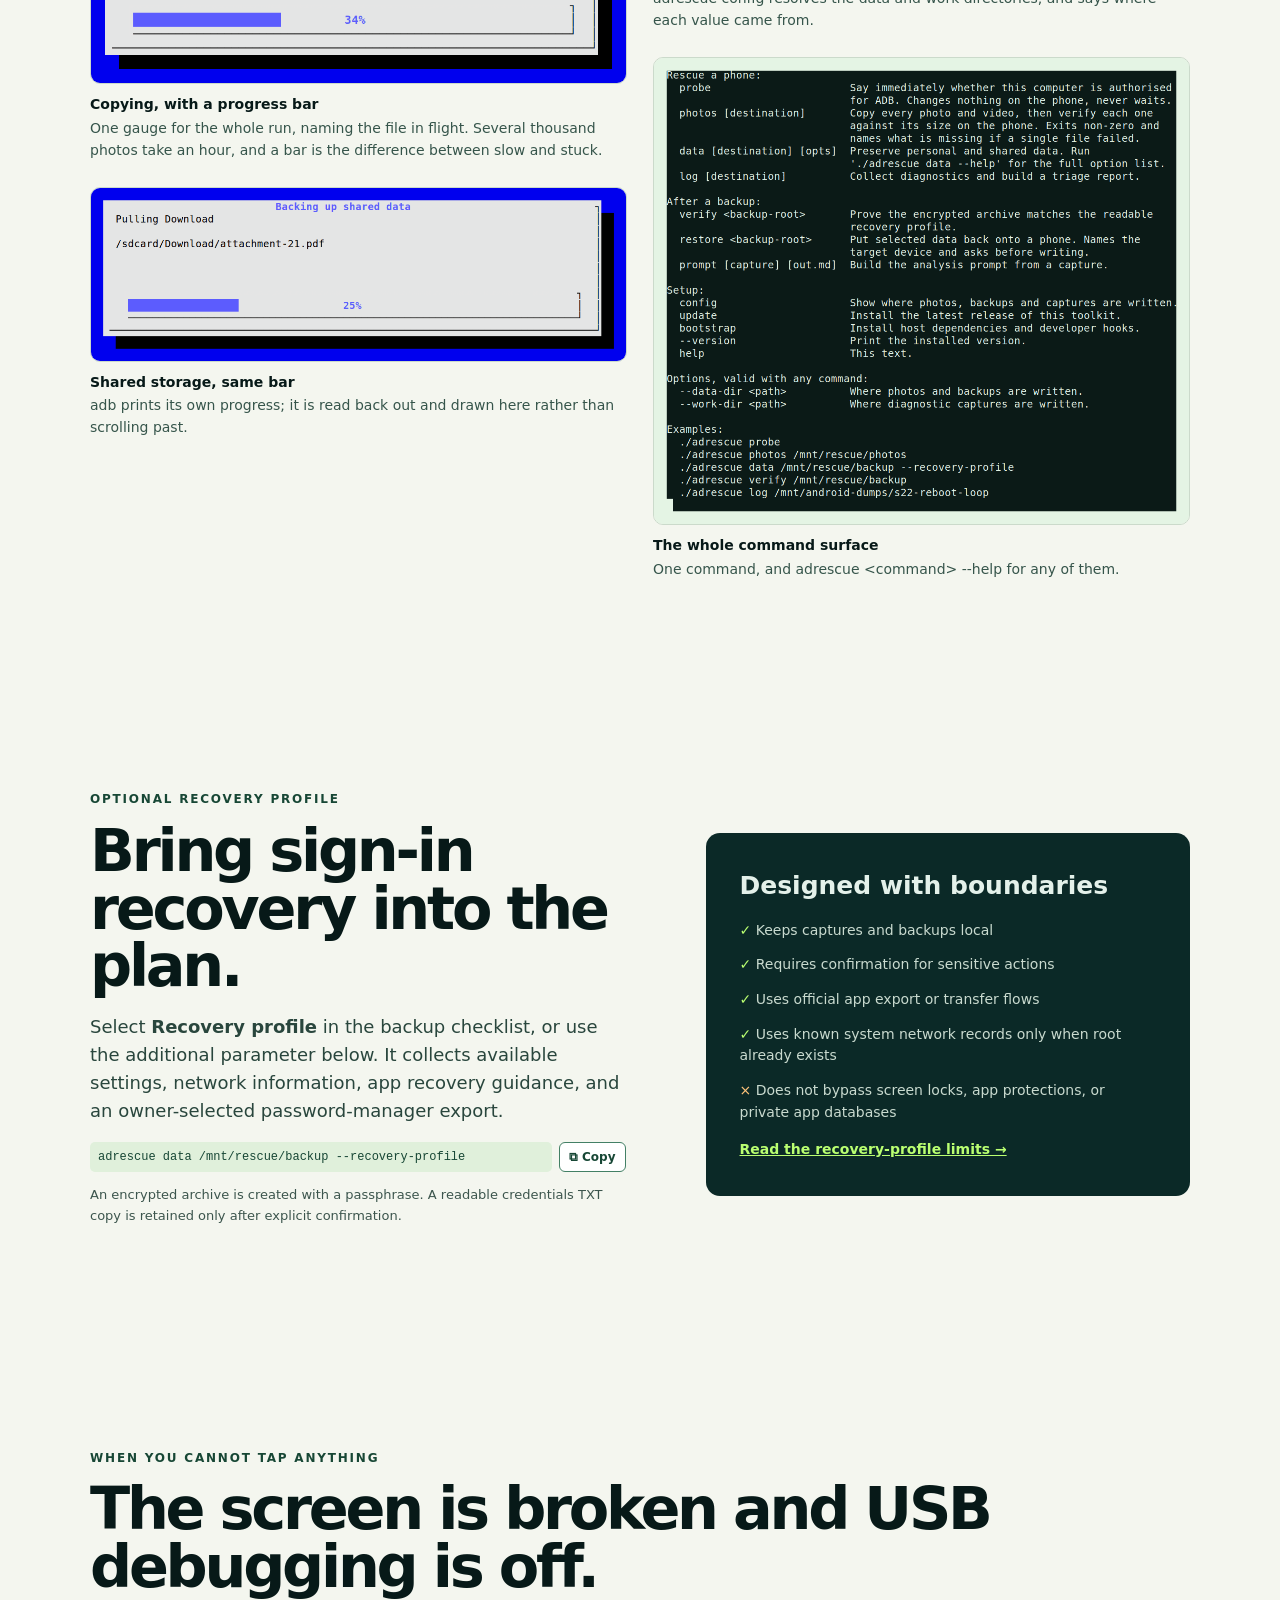
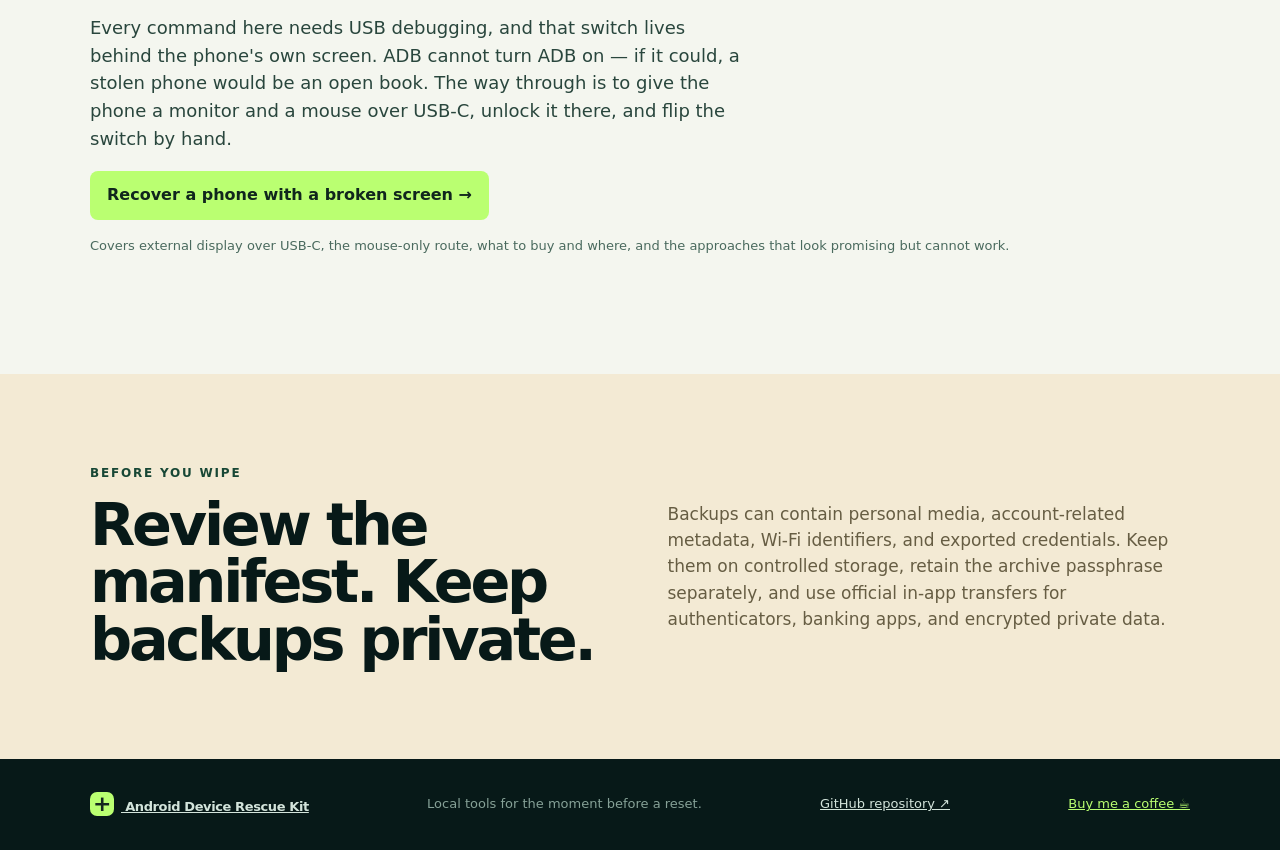
==== commit 1c58f397: "docs: a quieter screenshot section, and Ko-fi where it does not interrupt The gallery intro explaine" ====
--- a/docs/index.html
+++ b/docs/index.html
@@ -27,14 +27,15 @@
   </header>
   <main>
     <section class="metrics"><div><b>01</b> Fast local backup</div><div><b>02</b> Disaster recovery prep</div><div><b>03</b> Diagnostic triage</div></section>
+    <div class="kofi-wrap"><details class="kofi"><summary>Free, and staying that way <span aria-hidden="true">&#9749;</span></summary><p>No account, no upload, no paid tier. If this got your photos off a dying phone, a coffee helps keep it maintained.</p><a class="button" href="https://ko-fi.com/nikolareljin">Buy me a coffee</a></details></div>
     <section class="section" id="install"><p class="eyebrow">ONE LINE, NO SUDO</p><h2>Install it, then use one command.</h2><p class="intro">Linux or macOS, or a WSL terminal on Windows. It installs into your home directory and gives you a single command called <code>adrescue</code>.</p><div class="command"><code>curl -fsSL https://raw.githubusercontent.com/nikolareljin/android-device-rescue-kit/main/install.sh | bash</code><button class="copy" type="button" data-copy="curl -fsSL https://raw.githubusercontent.com/nikolareljin/android-device-rescue-kit/main/install.sh | bash" aria-label="Copy the install command">⧉ Copy</button></div><p class="dark quiet">It puts <code>adrescue</code> in <code>~/.local/bin</code> and adds that directory to your <code>PATH</code>. Open a new terminal afterwards. Windows and WSL, USB passthrough, choosing where rescued data is written, and running from a git clone instead are in the <a href="https://github.com/nikolareljin/android-device-rescue-kit/blob/main/docs/installation.md">installation guide</a>.</p><div class="steps"><article><b>1</b><h3>Install</h3><code>adrescue --help</code><p>Run it once in a new terminal. If it prints the command list, you are ready.</p></article><article><b>2</b><h3>Connect</h3><code>adrescue probe</code><p>Enable USB debugging, plug the phone in, run this. It answers immediately and changes nothing on the phone.</p></article><article><b>3</b><h3>Choose a path</h3><p>Rescue the photos, back up shared data before a destructive repair, or capture diagnostics for analysis.</p></article></div></section>
     <section class="section pale" id="commands"><p class="eyebrow">ONE COMMAND, SIX JOBS</p><h2>Keep the workflow simple under pressure.</h2><div class="cards"><article><small>FIRST</small><h3>Check the connection</h3><div class="command"><code>adrescue probe</code><button class="copy" type="button" data-copy="adrescue probe" aria-label="Copy the probe command">⧉ Copy</button></div><p>Answers immediately: has the attached phone authorised this computer? It never waits and never changes a phone setting.</p></article><article><small>PHOTOS</small><h3>Rescue every picture</h3><div class="command"><code>adrescue photos /mnt/rescue/photos</code><button class="copy" type="button" data-copy="adrescue photos /mnt/rescue/photos" aria-label="Copy the photo rescue command">⧉ Copy</button></div><p>Finds every photo and video twice over, through MediaStore and a filesystem sweep, copies them, then re-measures each copy against the phone. Exits non-zero if one is missing.</p><a href="https://github.com/nikolareljin/android-device-rescue-kit/blob/main/docs/usage.md">Full usage guide →</a></article><article><small>BACKUP</small><h3>Preserve shared data</h3><div class="command"><code>adrescue data /mnt/rescue/backup</code><button class="copy" type="button" data-copy="adrescue data /mnt/rescue/backup" aria-label="Copy the backup command">⧉ Copy</button></div><p>An interactive checklist for downloads, media, screenshots, music, app inventory, and the opt-in recovery profile.</p><a href="https://github.com/nikolareljin/android-device-rescue-kit/blob/main/docs/backup_restore.md">Backup and restore guide →</a></article><article><small>DIAGNOSTICS</small><h3>Capture evidence</h3><div class="command"><code>adrescue log</code><button class="copy" type="button" data-copy="adrescue log" aria-label="Copy the diagnostic command">⧉ Copy</button></div><p>Bugreport, logcat buffers, dropbox entries, dumpsys and a local triage report for reboot loops, storage faults and radio failures.</p><a href="https://github.com/nikolareljin/android-device-rescue-kit/blob/main/docs/android_dumping.md">Diagnostic details →</a></article><article><small>ANALYSIS</small><h3>Build a prompt</h3><div class="command"><code>adrescue prompt captures/&lt;timestamp&gt;</code><button class="copy" type="button" data-copy="adrescue prompt captures/&lt;timestamp&gt;" aria-label="Copy the analysis prompt command">⧉ Copy</button></div><p>Turns a capture into a focused <code>analysis_prompt.md</code>. Read and redact it before sending it anywhere.</p><a href="https://github.com/nikolareljin/android-device-rescue-kit/blob/main/docs/usage.md">Full usage guide →</a></article><article><small>UPGRADE</small><h3>Move to the latest release</h3><div class="command"><code>adrescue update</code><button class="copy" type="button" data-copy="adrescue update" aria-label="Copy the update command">⧉ Copy</button></div><p>Upgrades your installed copy to the newest release in place. Already current, it says so and stops.</p></article></div></section>
-    <section class="section" id="screens"><p class="eyebrow">WHAT IT LOOKS LIKE</p><h2>A terminal you can read under pressure.</h2><p class="intro">Every picture below is the real program, recorded against a fake phone: invented file names, an invented destination, no device involved. <code>scripts/make_screenshots.sh</code> regenerates them, so they cannot drift from what the tool actually does.</p><div class="shots"><figure><img src="assets/screenshots/01-probe.png" alt="Is the phone reachable?" loading="lazy" width="1396" height="868"><figcaption><b>Is the phone reachable?</b> adrescue probe answers immediately and changes nothing on the phone.</figcaption></figure><figure><img src="assets/screenshots/02-photos-copying.png" alt="Copying, with a progress bar" loading="lazy" width="1396" height="868"><figcaption><b>Copying, with a progress bar</b> One gauge for the whole run, naming the file in flight. Several thousand photos take an hour, and a bar is the difference between slow and stuck.</figcaption></figure><figure><img src="assets/screenshots/05-shared-data.png" alt="Shared storage, same bar" loading="lazy" width="1396" height="868"><figcaption><b>Shared storage, same bar</b> adb prints its own progress; it is read back out and drawn here rather than scrolling past.</figcaption></figure><figure><img src="assets/screenshots/04-photos-summary.png" alt="What it says at the end" loading="lazy" width="1396" height="868"><figcaption><b>What it says at the end</b> Every copy is re-measured against the phone. The count is the contract: nothing is reported verified that was not.</figcaption></figure><figure><img src="assets/screenshots/03-where-it-goes.png" alt="Where everything is written" loading="lazy" width="1396" height="868"><figcaption><b>Where everything is written</b> adrescue config resolves the data and work directories, and says where each value came from.</figcaption></figure><figure><img src="assets/screenshots/06-help.png" alt="The whole command surface" loading="lazy" width="1396" height="868"><figcaption><b>The whole command surface</b> One command, and adrescue &lt;command&gt; --help for any of them.</figcaption></figure></div></section>
+    <section class="section" id="screens"><p class="eyebrow">WHAT IT LOOKS LIKE</p><h2>A terminal you can read under pressure.</h2><p class="intro">What you see while it works: whether the phone is reachable, how far a long copy has got and which file it is on, and what it reports when it finishes.</p><div class="shots"><figure><img src="assets/screenshots/01-probe.png" alt="Is the phone reachable?" loading="lazy" width="836" height="116"><figcaption><b>Is the phone reachable?</b> adrescue probe answers immediately and changes nothing on the phone.</figcaption></figure><figure><img src="assets/screenshots/02-photos-copying.png" alt="Copying, with a progress bar" loading="lazy" width="912" height="336"><figcaption><b>Copying, with a progress bar</b> One gauge for the whole run, naming the file in flight. Several thousand photos take an hour, and a bar is the difference between slow and stuck.</figcaption></figure><figure><img src="assets/screenshots/05-shared-data.png" alt="Shared storage, same bar" loading="lazy" width="1044" height="336"><figcaption><b>Shared storage, same bar</b> adb prints its own progress; it is read back out and drawn here rather than scrolling past.</figcaption></figure><figure><img src="assets/screenshots/04-photos-summary.png" alt="What it says at the end" loading="lazy" width="1126" height="116"><figcaption><b>What it says at the end</b> Every copy is re-measured against the phone. The count is the contract: nothing is reported verified that was not.</figcaption></figure><figure><img src="assets/screenshots/03-where-it-goes.png" alt="Where everything is written" loading="lazy" width="1160" height="140"><figcaption><b>Where everything is written</b> adrescue config resolves the data and work directories, and says where each value came from.</figcaption></figure><figure><img src="assets/screenshots/06-help.png" alt="The whole command surface" loading="lazy" width="1016" height="884"><figcaption><b>The whole command surface</b> One command, and adrescue &lt;command&gt; --help for any of them.</figcaption></figure></div></section>
     <section class="section recovery" id="recovery"><div><p class="eyebrow">OPTIONAL RECOVERY PROFILE</p><h2>Bring sign-in recovery into the plan.</h2><p class="intro">Select <b>Recovery profile</b> in the backup checklist, or use the additional parameter below. It collects available settings, network information, app recovery guidance, and an owner-selected password-manager export.</p><div class="command"><code>adrescue data /mnt/rescue/backup --recovery-profile</code><button class="copy" type="button" data-copy="adrescue data /mnt/rescue/backup --recovery-profile" aria-label="Copy recovery profile command">⧉ Copy</button></div><p class="quiet dark">An encrypted archive is created with a passphrase. A readable credentials TXT copy is retained only after explicit confirmation.</p></div><aside><h3>Designed with boundaries</h3><ul><li>✓ Keeps captures and backups local</li><li>✓ Requires confirmation for sensitive actions</li><li>✓ Uses official app export or transfer flows</li><li>✓ Uses known system network records only when root already exists</li><li class="no">× Does not bypass screen locks, app protections, or private app databases</li></ul><a href="https://github.com/nikolareljin/android-device-rescue-kit/blob/main/docs/backup_restore.md">Read the recovery-profile limits →</a></aside></section>
     <section class="section" id="broken"><p class="eyebrow">WHEN YOU CANNOT TAP ANYTHING</p><h2>The screen is broken and USB debugging is off.</h2><p class="intro">Every command here needs USB debugging, and that switch lives behind the phone's own screen. ADB cannot turn ADB on — if it could, a stolen phone would be an open book. The way through is to give the phone a monitor and a mouse over USB-C, unlock it there, and flip the switch by hand.</p><p><a class="button" href="cracked-screen.html">Recover a phone with a broken screen →</a></p><p class="quiet">Covers external display over USB-C, the mouse-only route, what to buy and where, and the approaches that look promising but cannot work.</p></section>
 
     <section class="warning"><div><p class="eyebrow">BEFORE YOU WIPE</p><h2>Review the manifest. Keep backups private.</h2></div><p>Backups can contain personal media, account-related metadata, Wi-Fi identifiers, and exported credentials. Keep them on controlled storage, retain the archive passphrase separately, and use official in-app transfers for authenticators, banking apps, and encrypted private data.</p></section>
   </main>
-  <footer><a class="brand" href="#top"><b>+</b> Android Device Rescue Kit</a><span>Local tools for the moment before a reset.</span><a href="https://github.com/nikolareljin/android-device-rescue-kit">GitHub repository ↗</a></footer>
+  <footer><a class="brand" href="#top"><b>+</b> Android Device Rescue Kit</a><span>Local tools for the moment before a reset.</span><a href="https://github.com/nikolareljin/android-device-rescue-kit">GitHub repository ↗</a><a href="https://ko-fi.com/nikolareljin">Buy me a coffee ☕</a></footer>
 </body>
 </html>
--- a/docs/assets/site.css
+++ b/docs/assets/site.css
@@ -1 +1 @@
-:root{--ink:#071918;--deep:#0b2927;--lime:#baff71;--paper:#f4f6ef;--soft:#dfeedd;--muted:#36554b;--section-accent:#174735;--intro:#29463d}*{box-sizing:border-box}html{scroll-behavior:smooth}body{margin:0;color:var(--ink);background:var(--paper);font:16px/1.55 Inter,system-ui,sans-serif}a{color:inherit}.hero{color:#e6f5eb;background:radial-gradient(circle at 72% 40%,#1c6558,transparent 27%),linear-gradient(135deg,#061a19,#103630);padding:0 max(24px,calc((100vw - 1160px)/2));overflow:hidden}nav{height:86px;display:flex;align-items:center;justify-content:space-between;border-bottom:1px solid #91d67a40;gap:20px}nav div{display:flex;gap:22px;font-size:14px}nav a{text-decoration:none}.brand{font-weight:800;letter-spacing:-.03em}.brand b{display:inline-grid;place-items:center;width:24px;height:24px;border-radius:7px;color:#15281e;background:var(--lime);font-size:22px;line-height:1;margin-right:7px}.hero-grid{min-height:590px;display:grid;grid-template-columns:1fr 1fr;gap:50px;align-items:center}.eyebrow{color:var(--section-accent);font-size:12px;font-weight:800;letter-spacing:.15em;margin:0 0 13px}.hero .eyebrow{color:var(--lime)}h1,h2{letter-spacing:-.055em;line-height:.98;margin:0}h1{font-size:clamp(52px,6vw,86px)}h1 span{color:var(--lime)}h2{font-size:clamp(38px,4.6vw,62px)}.lede{font-size:18px;max-width:650px;color:#c5d9cf}.intro{font-size:18px;max-width:650px;color:var(--intro)}.button{display:inline-block;text-decoration:none;background:var(--lime);color:#10261d;padding:12px 17px;border-radius:8px;font-weight:800;margin-right:8px}.outline{border:1px solid #8eab9f;background:transparent;color:#e5f0e9}.quiet{font-size:13px;color:#4a6a5e}.hero .quiet{color:#a5c1b4}.scene{height:410px;position:relative}.rings{position:absolute;width:350px;height:350px;left:10%;top:15px;border:1px solid #75dcb755;border-radius:50%;box-shadow:0 0 0 48px #75dcb710}.phone{position:absolute;z-index:2;left:23%;top:0;width:215px;height:402px;padding:12px;border:8px solid #c5d4c9;border-radius:35px;background:#091312;box-shadow:0 25px 70px #0009}.phone>i{display:block;width:52px;height:6px;border-radius:4px;background:#5b6861;margin:1px auto 10px}.screen{height:333px;border-radius:23px;background:linear-gradient(160deg,#17443c,#091b19);text-align:center;padding-top:58px;color:#dfffbd}.bot{position:relative;width:82px;height:43px;margin:auto;background:var(--lime);border-radius:45px 45px 10px 10px}.bot:before,.bot:after{content:"";position:absolute;width:23px;height:2px;background:var(--lime);top:-8px}.bot:before{left:9px;transform:rotate(-30deg)}.bot:after{right:9px;transform:rotate(30deg)}.bot em{position:absolute;top:17px;width:6px;height:6px;border-radius:50%;background:#12332d}.bot em:first-child{left:23px}.bot em:last-child{right:23px}.screen strong{display:block;font-size:42px;font-weight:300;margin:22px 0 0}.screen small{font-size:10px;letter-spacing:.13em}.bar{width:110px;height:5px;margin:21px auto;border-radius:4px;background:#356b60}.bar:after{content:"";display:block;width:72%;height:100%;border-radius:4px;background:var(--lime)}.terminal{position:absolute;z-index:3;right:0;bottom:0;width:min(420px,80vw);padding:14px 18px;border:1px solid #55917c;border-radius:11px;background:#061211;box-shadow:0 18px 45px #0008;font:12px/1.7 ui-monospace,monospace}.terminal p{margin:2px 0}.terminal b,.terminal .cursor{color:var(--lime)}.ok{color:#a3e4bf}.cursor{animation:blink 1s step-end infinite}@keyframes blink{50%{opacity:0}}.metrics{position:relative;z-index:4;max-width:1080px;margin:-35px auto 0;display:grid;grid-template-columns:repeat(3,1fr);background:#fff;border:1px solid #dce6d8;border-radius:12px;overflow:hidden;box-shadow:0 12px 28px #10201916}.metrics div{padding:20px 27px;border-right:1px solid #dce6d8;font-weight:700}.metrics div:last-child{border:0}.metrics b{margin-right:12px;color:#2e7659;font-size:20px}.section{max-width:1100px;margin:auto;padding:105px 0}div.steps,.cards{display:grid;grid-template-columns:repeat(3,1fr);gap:24px;margin-top:48px}.steps article{position:relative;padding-left:49px}.steps article b{position:absolute;left:0;display:grid;place-items:center;width:33px;height:33px;border-radius:50%;background:#daf5cb;color:#174735}.steps article h3{margin:0 0 7px}.steps article p,.cards p{font-size:14px;color:var(--muted)}ol.steps{list-style:none;counter-reset:step;max-width:760px;margin:30px 0 0;padding:0}ol.steps>li{position:relative;counter-increment:step;margin:0 0 17px;padding-left:49px}ol.steps>li:last-child{margin-bottom:0}ol.steps>li:before{content:counter(step);position:absolute;left:0;top:-4px;display:grid;place-items:center;width:33px;height:33px;border-radius:50%;background:#daf5cb;color:#174735;font-weight:800;font-size:14px;line-height:1}ol.steps>li>b{color:var(--section-accent)}code,pre{font:12px ui-monospace,monospace}code{background:#e0f0db;color:#174735;padding:2px 6px;border-radius:5px;word-break:break-word}.command{display:flex;align-items:stretch;gap:7px;margin-top:10px}.command code{flex:1;display:block;padding:8px;overflow:auto}.copy{border:1px solid #438065;border-radius:6px;background:#fff;color:#174735;padding:6px 9px;font:700 12px/1 system-ui,sans-serif;cursor:pointer;white-space:nowrap}.copy:hover,.copy:focus-visible{background:#174735;color:#fff;outline:2px solid #174735;outline-offset:2px}.pale{max-width:none;padding-left:max(24px,calc((100vw - 1100px)/2));padding-right:max(24px,calc((100vw - 1100px)/2));background:var(--soft)}.steps article>code{display:block;margin:7px 0;padding:8px;overflow:auto}.cards article{padding:27px;background:#f8faf4;border:1px solid #cbdacb;border-radius:12px}.cards small{color:#1e6247;font-weight:800;letter-spacing:.12em}.cards h3{font-size:25px;letter-spacing:-.03em;margin:5px 0 8px}.cards a,aside a{color:#1d644b;font-size:14px;font-weight:800}.recovery{display:grid;grid-template-columns:1.05fr .95fr;gap:80px;align-items:center}.dark{color:#3c554d}pre{padding:18px;background:#092720;color:#dfffbd;border-radius:8px;overflow:auto}pre span{color:var(--lime)}aside{padding:34px;background:var(--deep);color:#e4f1ea;border-radius:14px}aside h3{font-size:25px;margin:0}aside ul{list-style:none;padding:0;color:#c9dacf;font-size:14px}aside li{margin:13px 0}aside li:first-letter{color:var(--lime)}aside .no:first-letter{color:#ffc37a}aside a{color:var(--lime)}.warning{display:grid;grid-template-columns:1fr 1fr;gap:55px;align-items:center;padding:90px max(24px,calc((100vw - 1100px)/2));background:#f3ead4}.warning p:last-child{color:#665d43;font-size:17px}footer{display:flex;justify-content:space-between;gap:18px;align-items:center;padding:33px max(24px,calc((100vw - 1100px)/2));background:#071918;color:#d3e4db;font-size:13px}footer span{color:#86a197}footer>a:last-child{color:var(--lime)}@media(max-width:800px){nav div{display:none}.hero-grid,.recovery{grid-template-columns:1fr;padding:55px 0}.scene{height:360px}.phone{left:8%}.metrics,div.steps,.cards,.warning{grid-template-columns:1fr}.metrics{margin:0;border-radius:0}.metrics div{border-right:0;border-bottom:1px solid #dce6d8}.section,.pale,.warning{padding:70px 24px}.warning{gap:18px}.command{align-items:stretch}.copy{padding:7px}footer{display:block}footer>*{display:block;margin:12px 0}}.shots{column-count:2;column-gap:26px;margin-top:44px}.shots figure{margin:0 0 26px;break-inside:avoid;-webkit-column-break-inside:avoid}.shots img{display:block;width:100%;height:auto;border:1px solid #cbdacb;border-radius:10px;background:#0b1a17}.shots figcaption{margin-top:10px;font-size:14px;color:var(--muted)}.shots figcaption b{color:var(--ink);display:block;margin-bottom:2px}@media(max-width:800px){.shots{column-count:1}}
+:root{--ink:#071918;--deep:#0b2927;--lime:#baff71;--paper:#f4f6ef;--soft:#dfeedd;--muted:#36554b;--section-accent:#174735;--intro:#29463d}*{box-sizing:border-box}html{scroll-behavior:smooth}body{margin:0;color:var(--ink);background:var(--paper);font:16px/1.55 Inter,system-ui,sans-serif}a{color:inherit}.hero{color:#e6f5eb;background:radial-gradient(circle at 72% 40%,#1c6558,transparent 27%),linear-gradient(135deg,#061a19,#103630);padding:0 max(24px,calc((100vw - 1160px)/2));overflow:hidden}nav{height:86px;display:flex;align-items:center;justify-content:space-between;border-bottom:1px solid #91d67a40;gap:20px}nav div{display:flex;gap:22px;font-size:14px}nav a{text-decoration:none}.brand{font-weight:800;letter-spacing:-.03em}.brand b{display:inline-grid;place-items:center;width:24px;height:24px;border-radius:7px;color:#15281e;background:var(--lime);font-size:22px;line-height:1;margin-right:7px}.hero-grid{min-height:590px;display:grid;grid-template-columns:1fr 1fr;gap:50px;align-items:center}.eyebrow{color:var(--section-accent);font-size:12px;font-weight:800;letter-spacing:.15em;margin:0 0 13px}.hero .eyebrow{color:var(--lime)}h1,h2{letter-spacing:-.055em;line-height:.98;margin:0}h1{font-size:clamp(52px,6vw,86px)}h1 span{color:var(--lime)}h2{font-size:clamp(38px,4.6vw,62px)}.lede{font-size:18px;max-width:650px;color:#c5d9cf}.intro{font-size:18px;max-width:650px;color:var(--intro)}.button{display:inline-block;text-decoration:none;background:var(--lime);color:#10261d;padding:12px 17px;border-radius:8px;font-weight:800;margin-right:8px}.outline{border:1px solid #8eab9f;background:transparent;color:#e5f0e9}.quiet{font-size:13px;color:#4a6a5e}.hero .quiet{color:#a5c1b4}.scene{height:410px;position:relative}.rings{position:absolute;width:350px;height:350px;left:10%;top:15px;border:1px solid #75dcb755;border-radius:50%;box-shadow:0 0 0 48px #75dcb710}.phone{position:absolute;z-index:2;left:23%;top:0;width:215px;height:402px;padding:12px;border:8px solid #c5d4c9;border-radius:35px;background:#091312;box-shadow:0 25px 70px #0009}.phone>i{display:block;width:52px;height:6px;border-radius:4px;background:#5b6861;margin:1px auto 10px}.screen{height:333px;border-radius:23px;background:linear-gradient(160deg,#17443c,#091b19);text-align:center;padding-top:58px;color:#dfffbd}.bot{position:relative;width:82px;height:43px;margin:auto;background:var(--lime);border-radius:45px 45px 10px 10px}.bot:before,.bot:after{content:"";position:absolute;width:23px;height:2px;background:var(--lime);top:-8px}.bot:before{left:9px;transform:rotate(-30deg)}.bot:after{right:9px;transform:rotate(30deg)}.bot em{position:absolute;top:17px;width:6px;height:6px;border-radius:50%;background:#12332d}.bot em:first-child{left:23px}.bot em:last-child{right:23px}.screen strong{display:block;font-size:42px;font-weight:300;margin:22px 0 0}.screen small{font-size:10px;letter-spacing:.13em}.bar{width:110px;height:5px;margin:21px auto;border-radius:4px;background:#356b60}.bar:after{content:"";display:block;width:72%;height:100%;border-radius:4px;background:var(--lime)}.terminal{position:absolute;z-index:3;right:0;bottom:0;width:min(420px,80vw);padding:14px 18px;border:1px solid #55917c;border-radius:11px;background:#061211;box-shadow:0 18px 45px #0008;font:12px/1.7 ui-monospace,monospace}.terminal p{margin:2px 0}.terminal b,.terminal .cursor{color:var(--lime)}.ok{color:#a3e4bf}.cursor{animation:blink 1s step-end infinite}@keyframes blink{50%{opacity:0}}.metrics{position:relative;z-index:4;max-width:1080px;margin:-35px auto 0;display:grid;grid-template-columns:repeat(3,1fr);background:#fff;border:1px solid #dce6d8;border-radius:12px;overflow:hidden;box-shadow:0 12px 28px #10201916}.metrics div{padding:20px 27px;border-right:1px solid #dce6d8;font-weight:700}.metrics div:last-child{border:0}.metrics b{margin-right:12px;color:#2e7659;font-size:20px}.section{max-width:1100px;margin:auto;padding:105px 0}div.steps,.cards{display:grid;grid-template-columns:repeat(3,1fr);gap:24px;margin-top:48px}.steps article{position:relative;padding-left:49px}.steps article b{position:absolute;left:0;display:grid;place-items:center;width:33px;height:33px;border-radius:50%;background:#daf5cb;color:#174735}.steps article h3{margin:0 0 7px}.steps article p,.cards p{font-size:14px;color:var(--muted)}ol.steps{list-style:none;counter-reset:step;max-width:760px;margin:30px 0 0;padding:0}ol.steps>li{position:relative;counter-increment:step;margin:0 0 17px;padding-left:49px}ol.steps>li:last-child{margin-bottom:0}ol.steps>li:before{content:counter(step);position:absolute;left:0;top:-4px;display:grid;place-items:center;width:33px;height:33px;border-radius:50%;background:#daf5cb;color:#174735;font-weight:800;font-size:14px;line-height:1}ol.steps>li>b{color:var(--section-accent)}code,pre{font:12px ui-monospace,monospace}code{background:#e0f0db;color:#174735;padding:2px 6px;border-radius:5px;word-break:break-word}.command{display:flex;align-items:stretch;gap:7px;margin-top:10px}.command code{flex:1;display:block;padding:8px;overflow:auto}.copy{border:1px solid #438065;border-radius:6px;background:#fff;color:#174735;padding:6px 9px;font:700 12px/1 system-ui,sans-serif;cursor:pointer;white-space:nowrap}.copy:hover,.copy:focus-visible{background:#174735;color:#fff;outline:2px solid #174735;outline-offset:2px}.pale{max-width:none;padding-left:max(24px,calc((100vw - 1100px)/2));padding-right:max(24px,calc((100vw - 1100px)/2));background:var(--soft)}.steps article>code{display:block;margin:7px 0;padding:8px;overflow:auto}.cards article{padding:27px;background:#f8faf4;border:1px solid #cbdacb;border-radius:12px}.cards small{color:#1e6247;font-weight:800;letter-spacing:.12em}.cards h3{font-size:25px;letter-spacing:-.03em;margin:5px 0 8px}.cards a,aside a{color:#1d644b;font-size:14px;font-weight:800}.recovery{display:grid;grid-template-columns:1.05fr .95fr;gap:80px;align-items:center}.dark{color:#3c554d}pre{padding:18px;background:#092720;color:#dfffbd;border-radius:8px;overflow:auto}pre span{color:var(--lime)}aside{padding:34px;background:var(--deep);color:#e4f1ea;border-radius:14px}aside h3{font-size:25px;margin:0}aside ul{list-style:none;padding:0;color:#c9dacf;font-size:14px}aside li{margin:13px 0}aside li:first-letter{color:var(--lime)}aside .no:first-letter{color:#ffc37a}aside a{color:var(--lime)}.warning{display:grid;grid-template-columns:1fr 1fr;gap:55px;align-items:center;padding:90px max(24px,calc((100vw - 1100px)/2));background:#f3ead4}.warning p:last-child{color:#665d43;font-size:17px}footer{display:flex;justify-content:space-between;gap:18px;align-items:center;padding:33px max(24px,calc((100vw - 1100px)/2));background:#071918;color:#d3e4db;font-size:13px}footer span{color:#86a197}footer>a:last-child{color:var(--lime)}@media(max-width:800px){nav div{display:none}.hero-grid,.recovery{grid-template-columns:1fr;padding:55px 0}.scene{height:360px}.phone{left:8%}.metrics,div.steps,.cards,.warning{grid-template-columns:1fr}.metrics{margin:0;border-radius:0}.metrics div{border-right:0;border-bottom:1px solid #dce6d8}.section,.pale,.warning{padding:70px 24px}.warning{gap:18px}.command{align-items:stretch}.copy{padding:7px}footer{display:block}footer>*{display:block;margin:12px 0}}.shots{column-count:2;column-gap:26px;margin-top:44px}.shots figure{margin:0 0 26px;break-inside:avoid;-webkit-column-break-inside:avoid}.shots img{display:block;width:100%;height:auto;border:1px solid #cbdacb;border-radius:10px;background:#0b1a17}.shots figcaption{margin-top:10px;font-size:14px;color:var(--muted)}.shots figcaption b{color:var(--ink);display:block;margin-bottom:2px}@media(max-width:800px){.shots{column-count:1}}.kofi-wrap{max-width:1100px;margin:20px auto 0;padding:0 24px;display:flex;justify-content:flex-end}.kofi{max-width:540px;padding:9px 17px;border:1px solid #cbdacb;border-radius:999px;background:#f8faf4;font-size:14px}.kofi[open]{border-radius:14px;padding:15px 19px}.kofi summary{cursor:pointer;list-style:none;font-weight:800;color:var(--section-accent)}.kofi summary::-webkit-details-marker{display:none}.kofi summary::marker{content:""}.kofi p{margin:11px 0 13px;color:var(--muted)}.kofi .button{padding:9px 15px;font-size:14px;margin:0}@media(max-width:800px){.kofi-wrap{justify-content:stretch;padding:0 24px}.kofi{max-width:none}}
